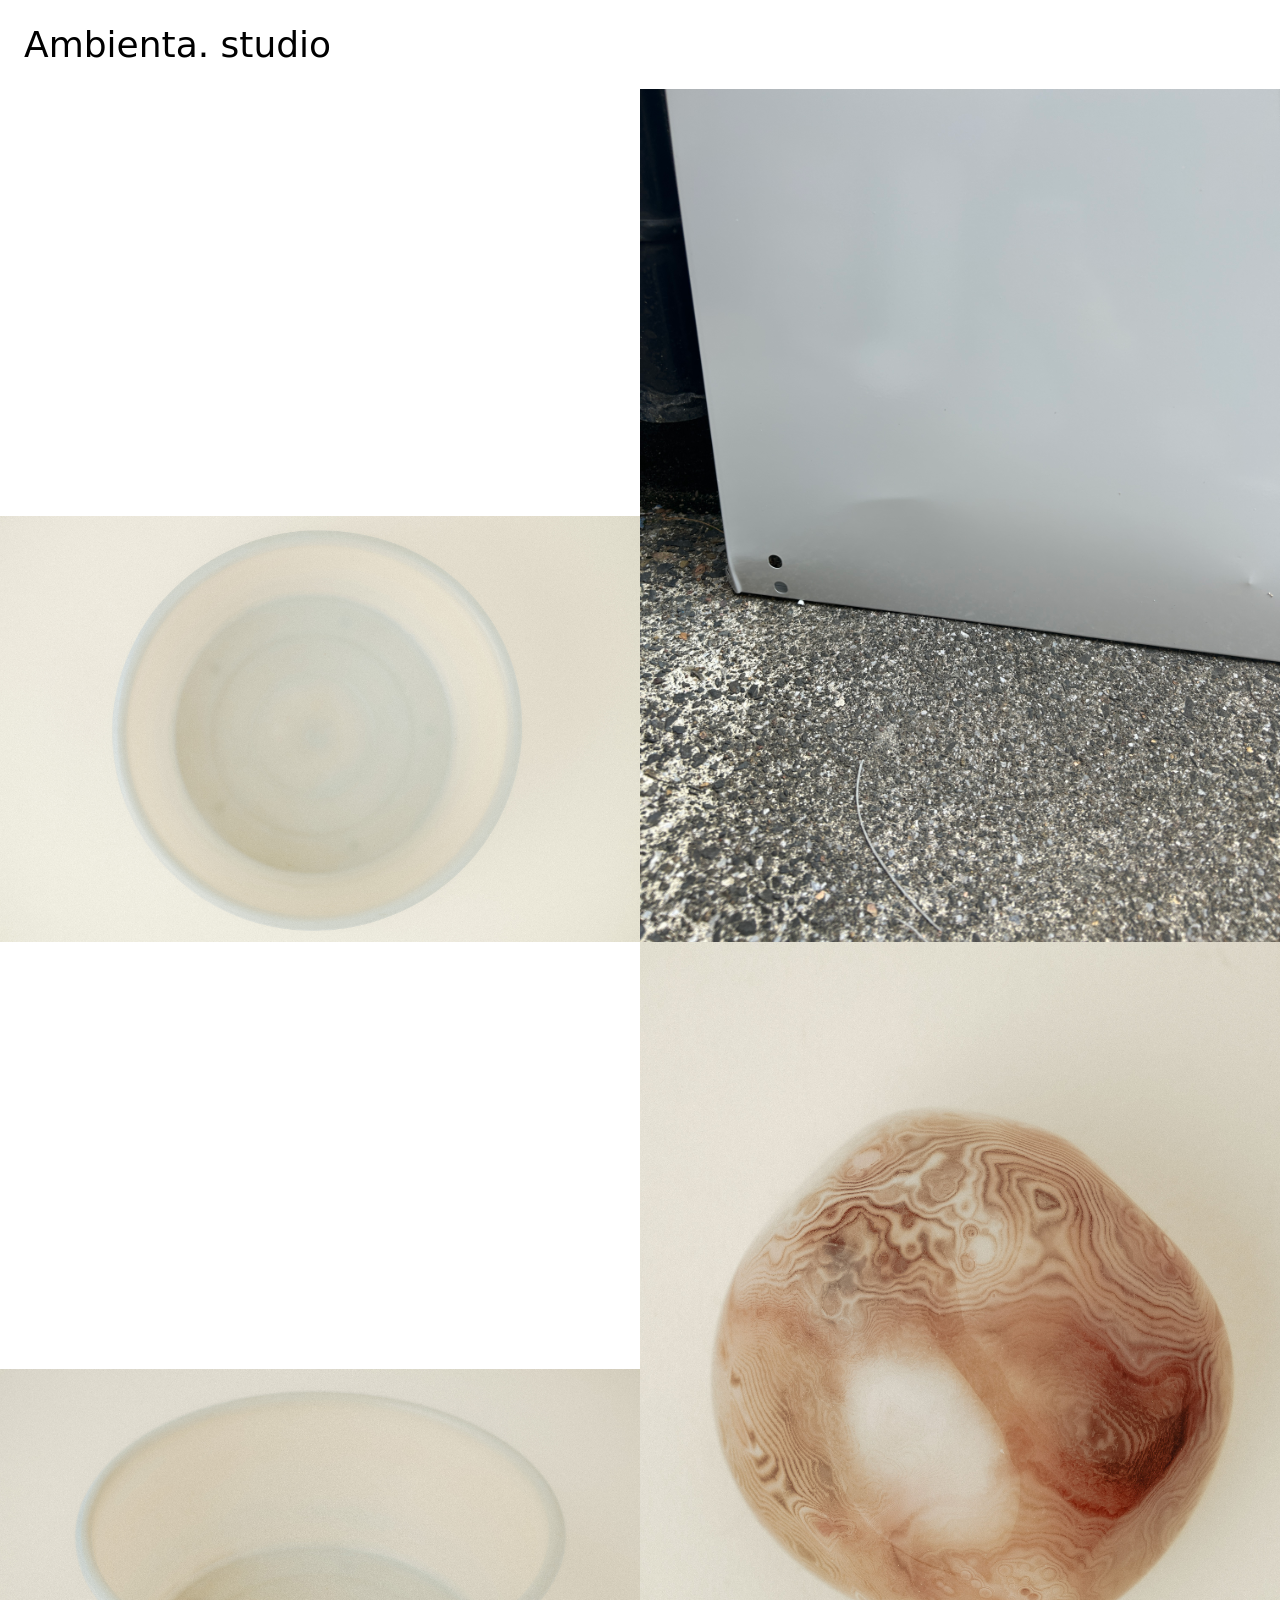
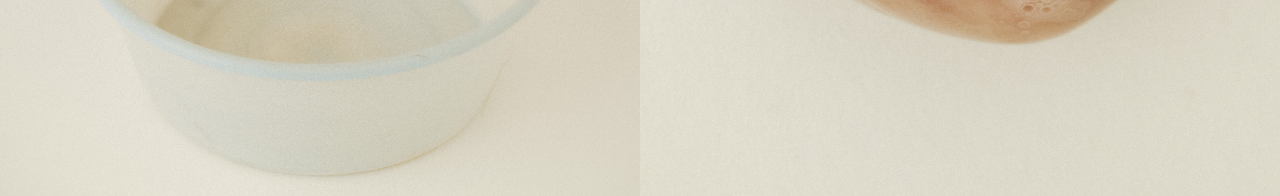
==== index.html @ 876e762d "Add files via upload" ====
<!doctype html>
<html lang="ja">
<head>
  <meta charset="utf-8">
  <meta name="viewport" content="width=device-width, initial-scale=1">
  <title>Ambienta. studio</title>
  <link rel="stylesheet" href="./style.css">
</head>
<body>
  <header class="masthead">Ambienta. studio</header>

  <main class="wrap">
    <section id="grid" class="grid">
      <figure class="cell"><img src="images/001.jpg" alt=""></figure>
      <figure class="cell"><img src="images/002.jpg" alt=""></figure>
      <figure class="cell"><img src="images/003.jpg" alt=""></figure>
      <figure class="cell"><img src="images/004.jpg" alt=""></figure>
    </section>
  </main>

  <script src="./script.js"></script>
</body>
</html>
---- style.css ----
* {
  box-sizing: border-box;
}

body {
  margin: 0;
  font-family: -apple-system, BlinkMacSystemFont, system-ui;
}

/* 画像の余白・ズレ完全除去 */
img {
  display: block;
  width: 100%;
  height: auto;
  margin: 0;
}

/* ヘッダー */
.masthead {
  position: sticky;
  top: 0;
  background: #fff;
  padding: 24px;
  font-size: 36px;
  z-index: 100;
}

/* ここが重要：余白ゼロ */
.wrap {
  padding: 0;       /* ← 24 を完全に消す */
}

/* グリッド */
.grid {
  display: grid;
  grid-template-columns: repeat(2, 1fr);
  gap: 0;            /* ← 完全0 */
  margin: 0;
  align-items: end;  /* 下揃え */
}

/* セル */
.cell {
  display: flex;
  align-items: flex-end;
  margin: 0;
  padding: 0;
  overflow: hidden;
}

/* 縦位置のみ 3:4 */
.cell.is-portrait {
  aspect-ratio: 3 / 4;
}

/* 縦：トリミングあり */
.cell.is-portrait img {
  height: 100%;
  object-
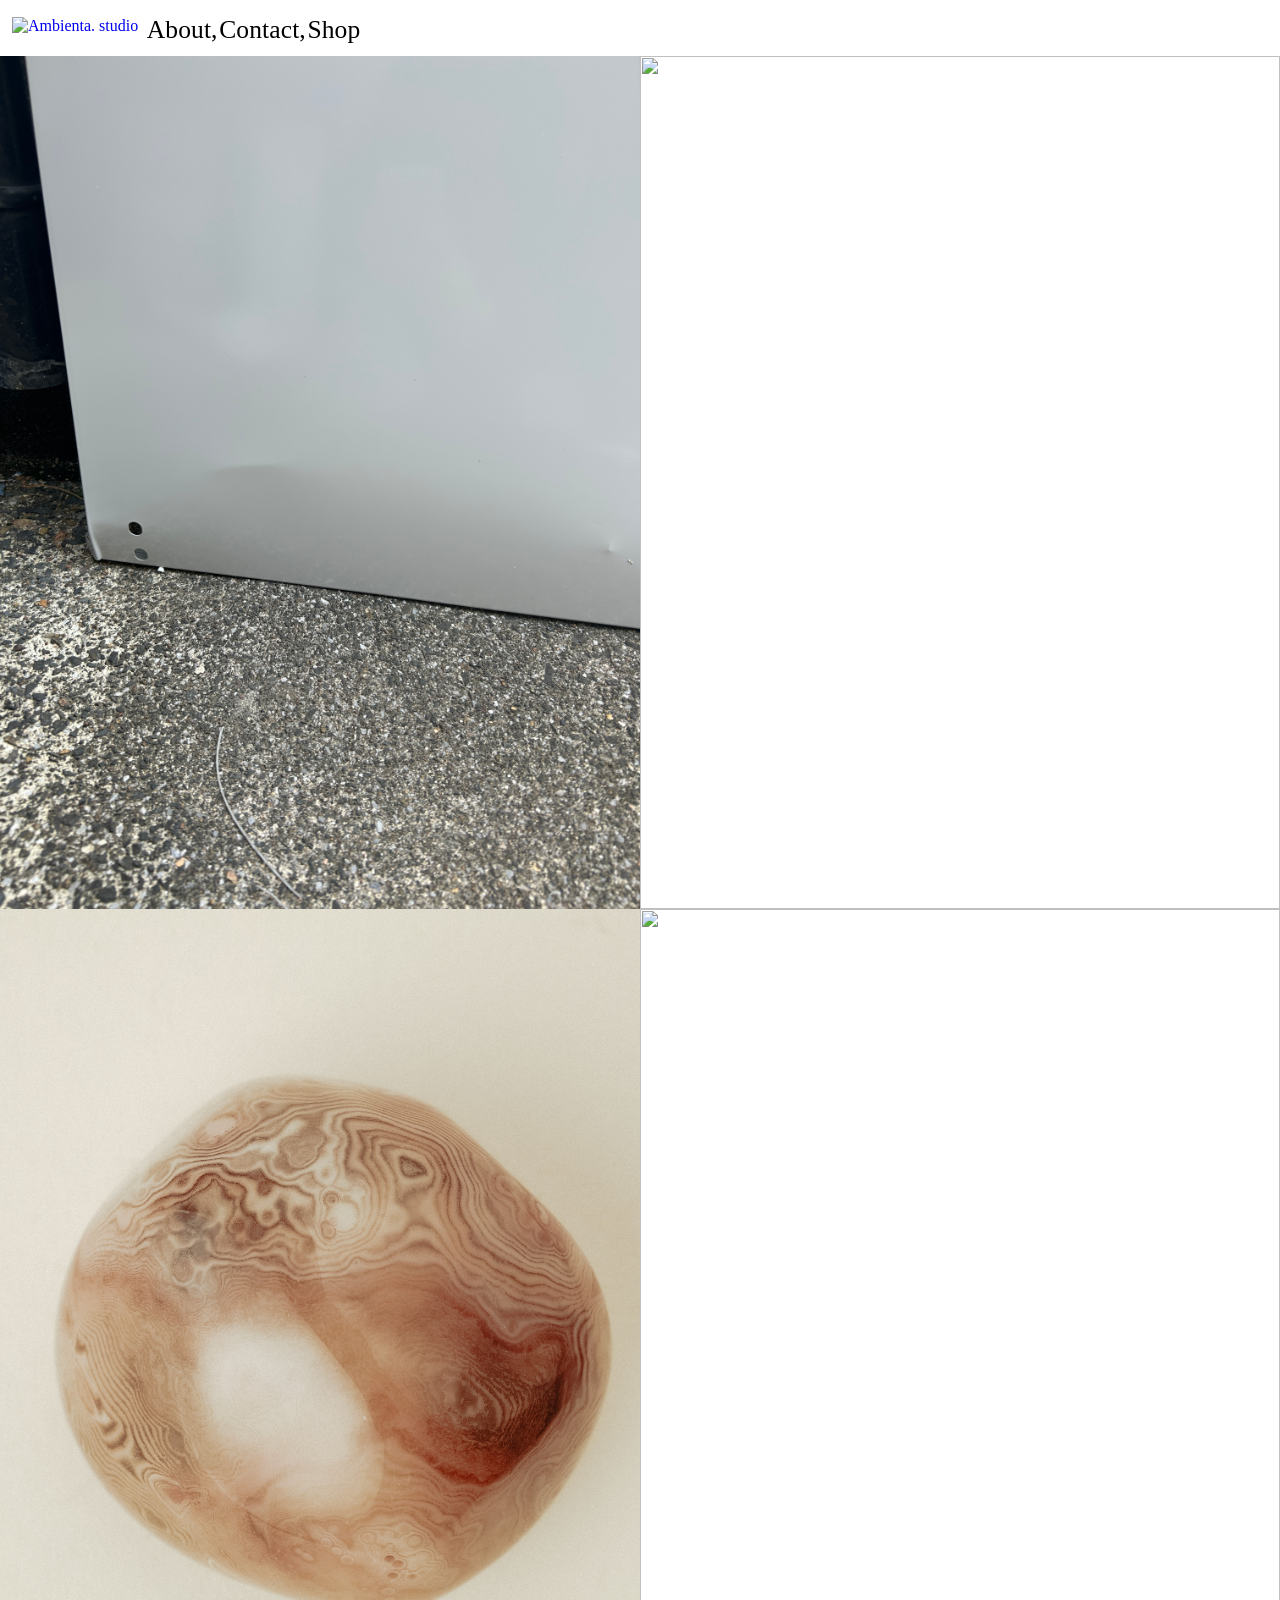
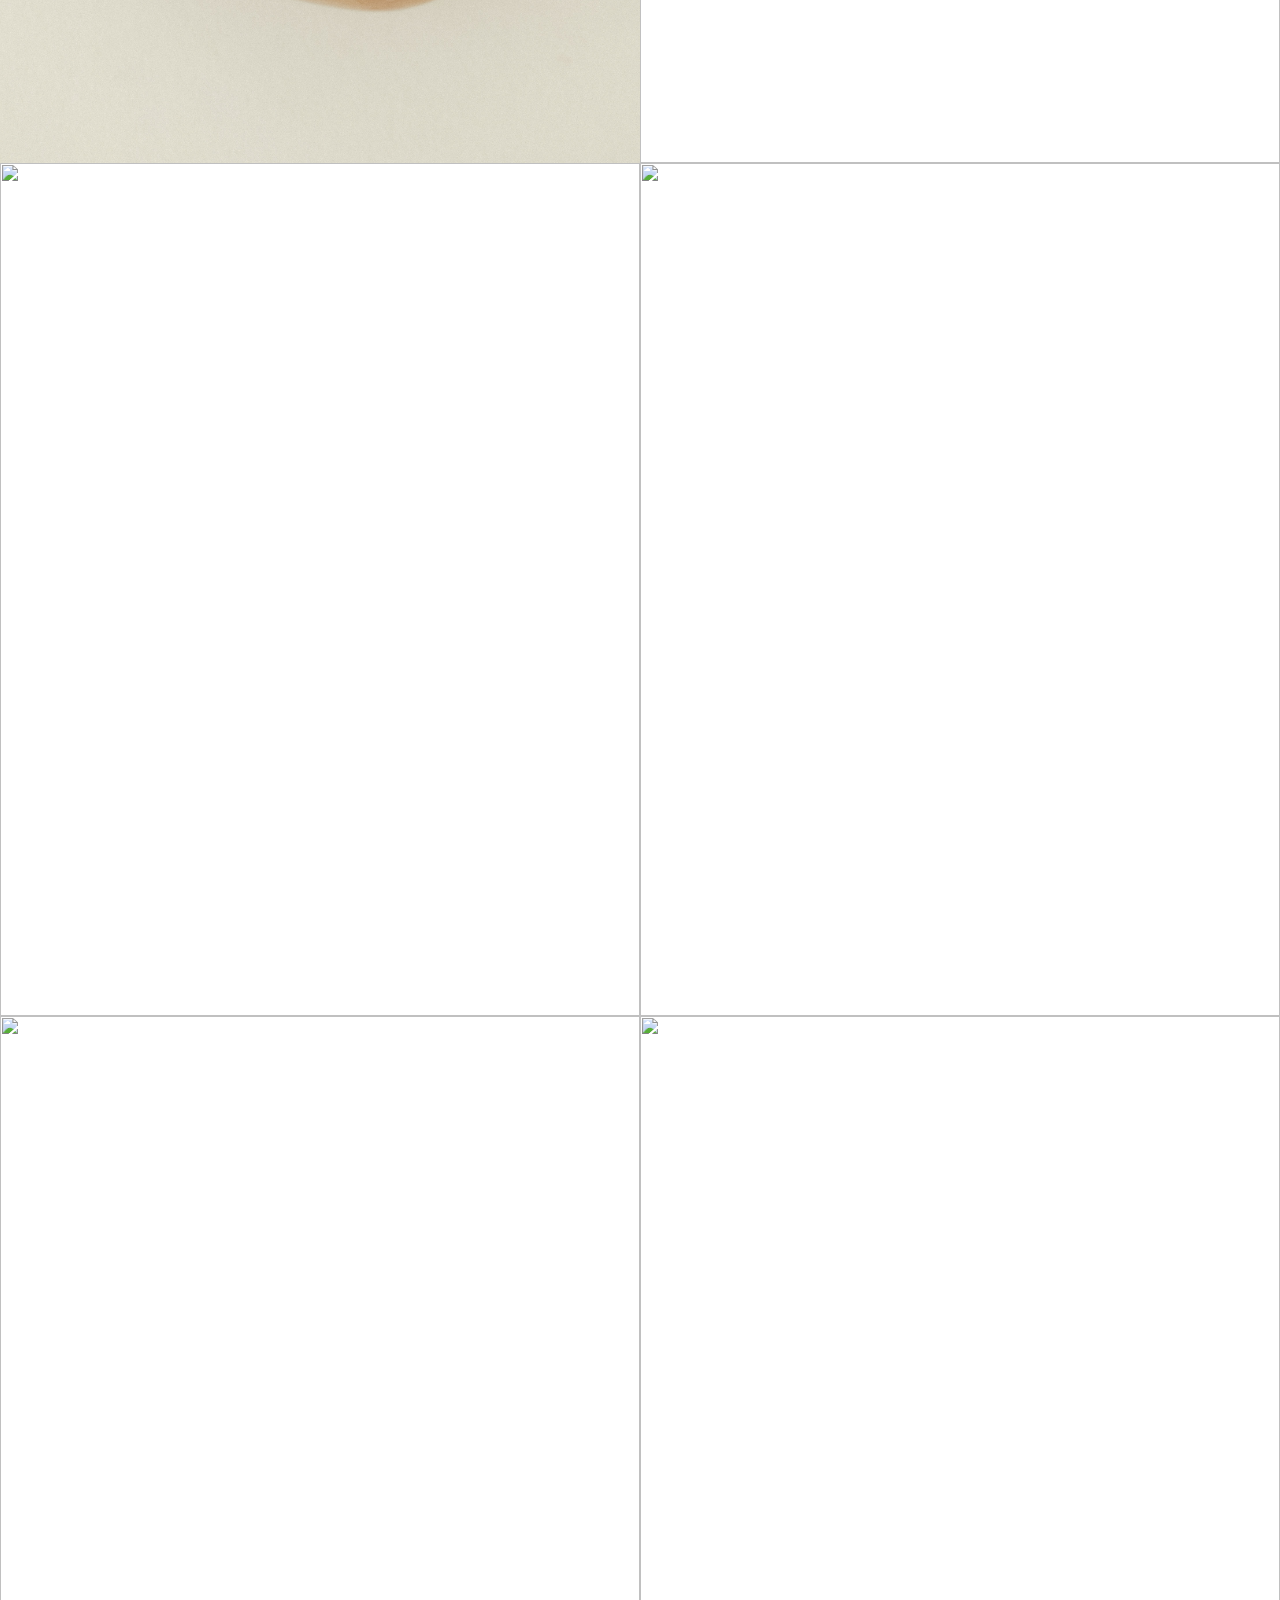
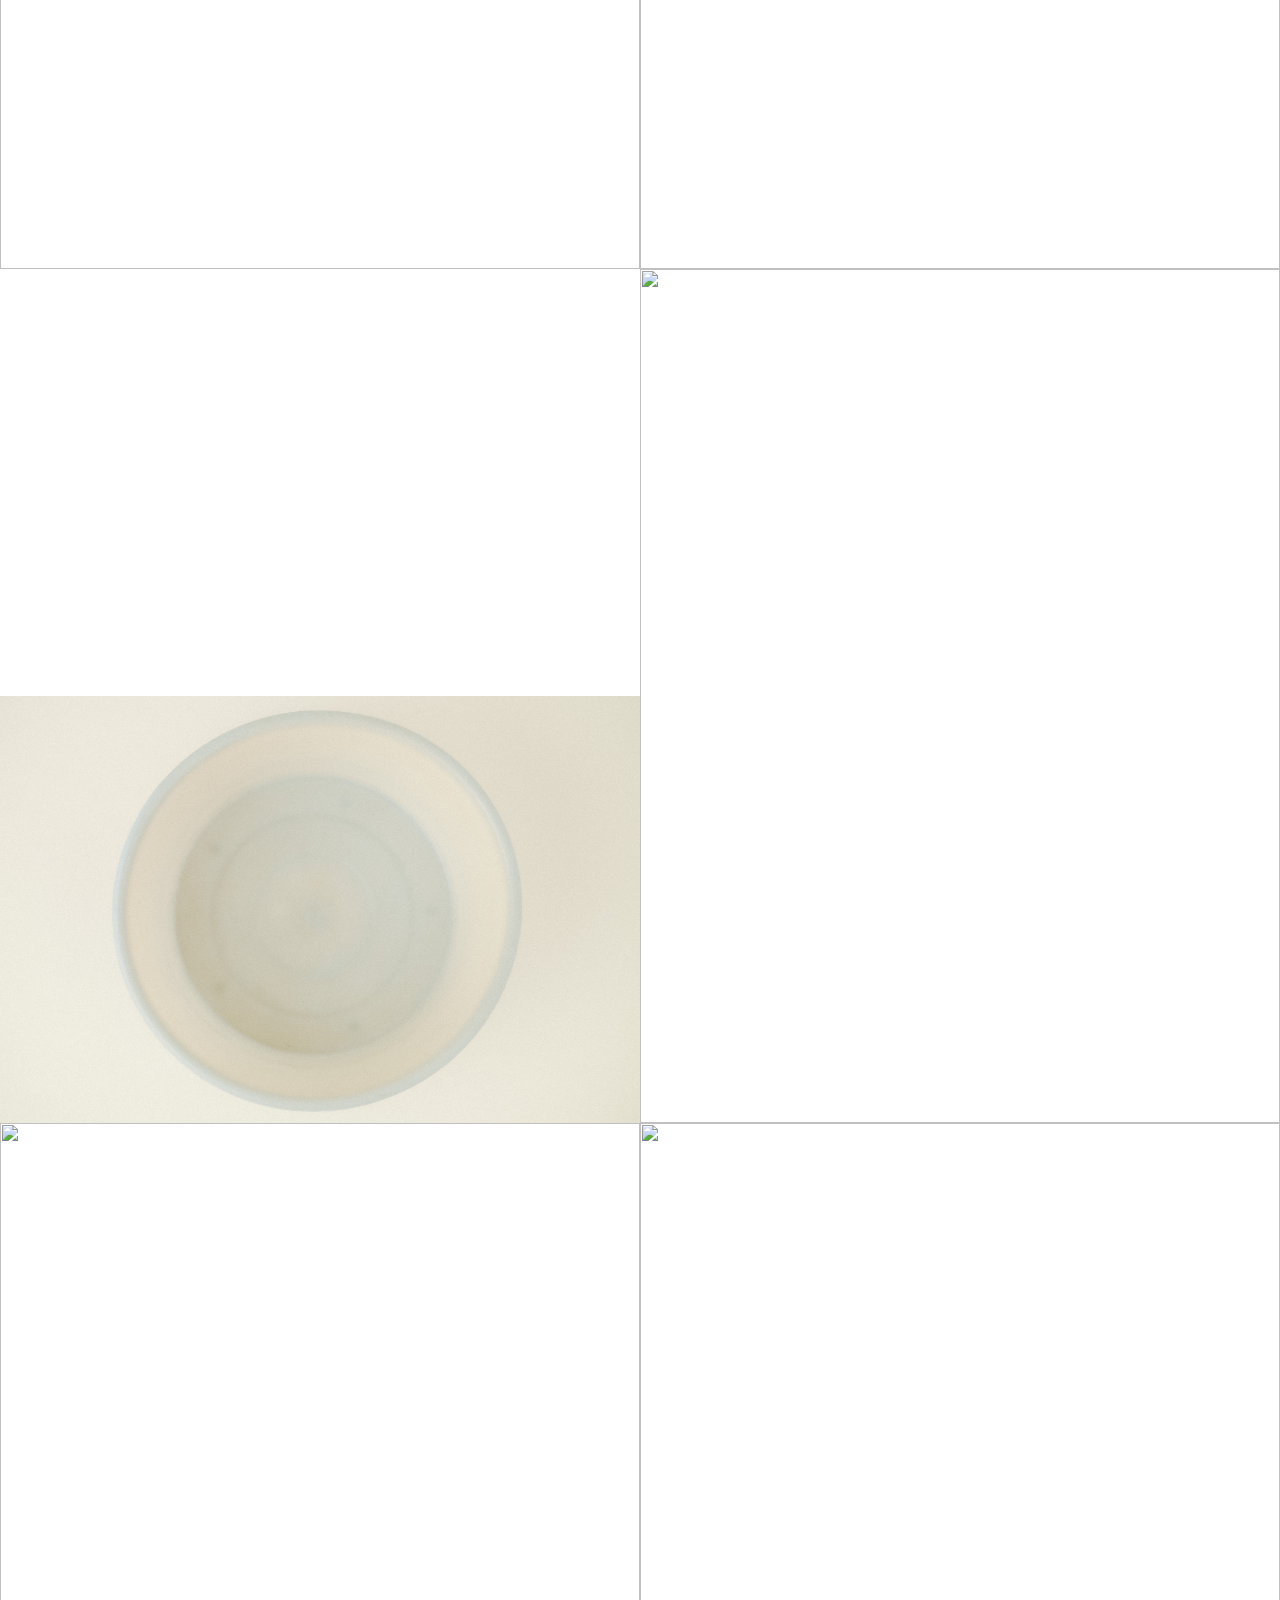
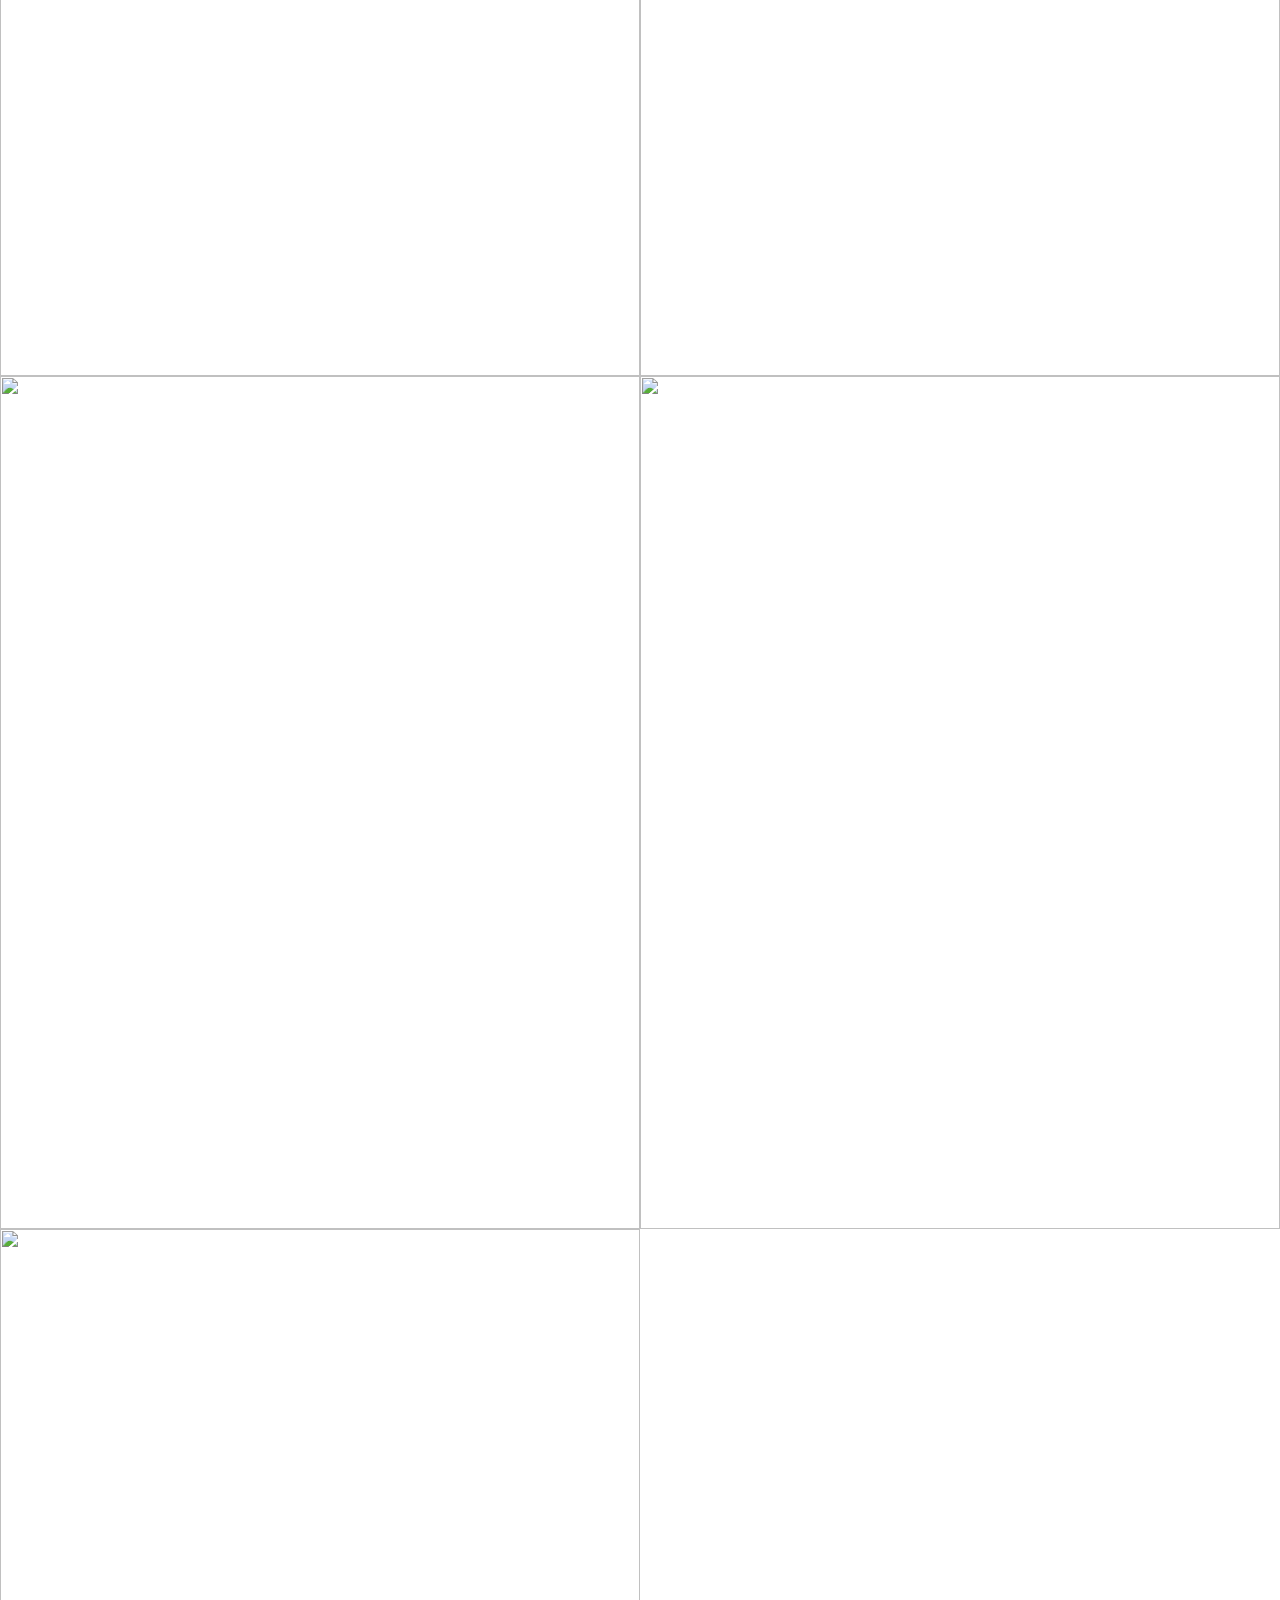
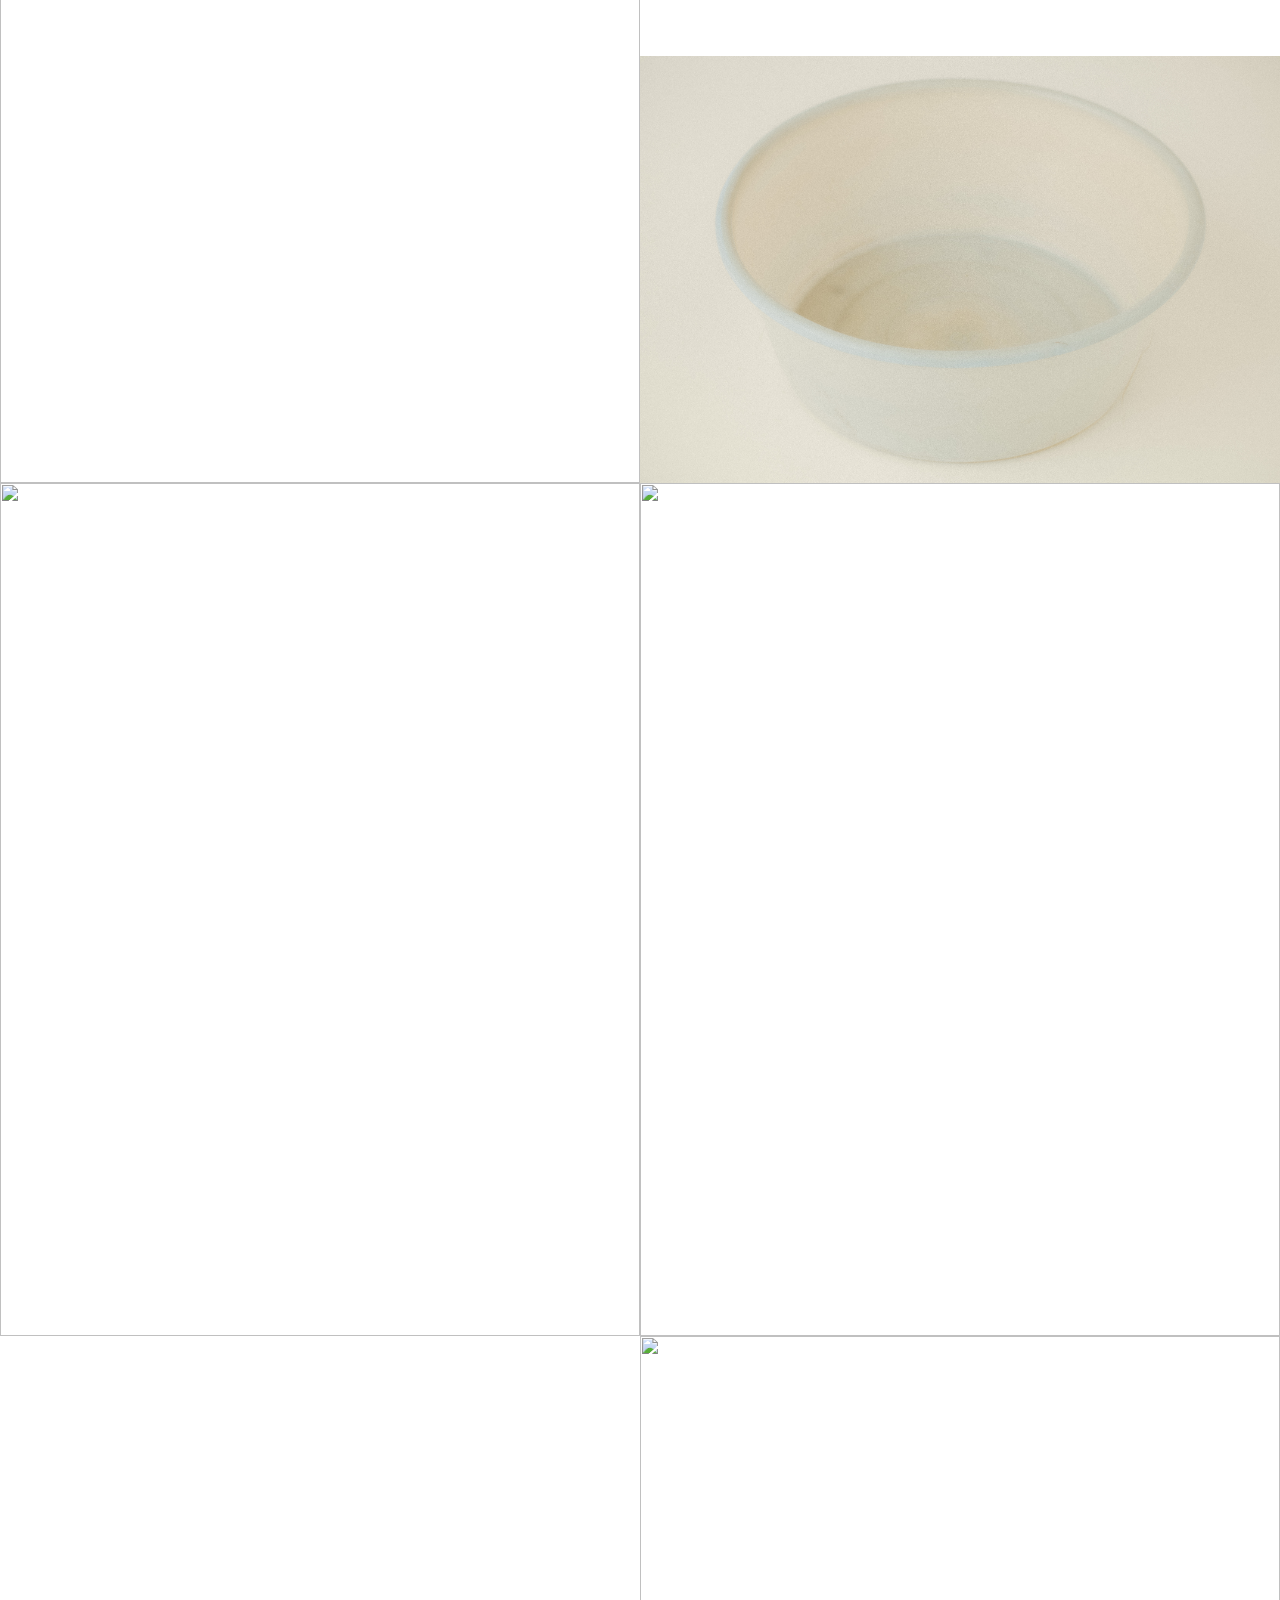
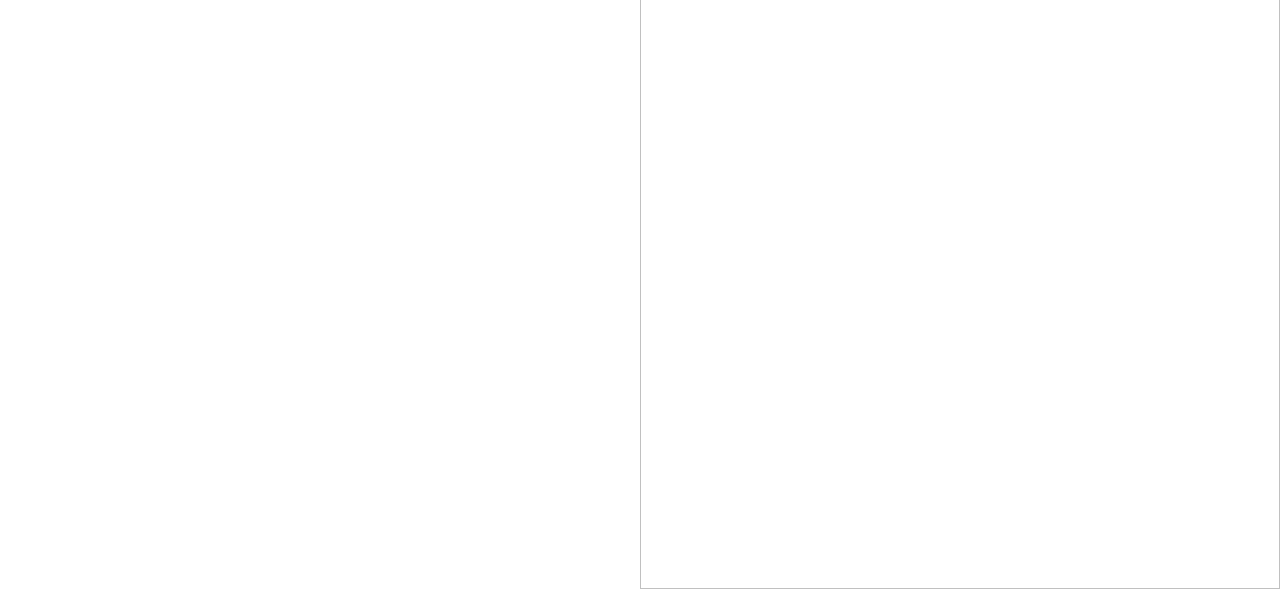
==== commit d6e0414b: "Update index.html" ====
--- a/index.html
+++ b/index.html
@@ -1,23 +1,255 @@
+<!-- index.html -->
 <!doctype html>
-<html lang="ja">
-<head>
-  <meta charset="utf-8">
-  <meta name="viewport" content="width=device-width, initial-scale=1">
-  <title>Ambienta. studio</title>
-  <link rel="stylesheet" href="./style.css">
-</head>
-<body>
-  <header class="masthead">Ambienta. studio</header>
-
-  <main class="wrap">
-    <section id="grid" class="grid">
-      <figure class="cell"><img src="images/001.jpg" alt=""></figure>
-      <figure class="cell"><img src="images/002.jpg" alt=""></figure>
-      <figure class="cell"><img src="images/003.jpg" alt=""></figure>
-      <figure class="cell"><img src="images/004.jpg" alt=""></figure>
-    </section>
-  </main>
-
-  <script src="./script.js"></script>
-</body>
+<html lang="en">
+  <head>
+    <meta charset="utf-8" />
+    <meta name="viewport" content="width=device-width, initial-scale=1" />
+    <title>Studio Ambienta.</title>
+
+    <link rel="stylesheet" href="./style.css" />
+  </head>
+
+  <body>
+
+    <header class="masthead" id="masthead">
+
+      <div
+        class="masthead-panel"
+        id="mastheadPanel"
+        aria-hidden="true"
+      >
+        <div class="masthead-panel__inner">
+          <div
+            class="masthead-panel__content"
+            id="panelContent"
+          ></div>
+        </div>
+      </div>
+
+      <div class="masthead-bar">
+
+        <a
+          class="brand"
+          href="./index.html"
+          aria-label="Ambienta. studio home"
+        >
+          <img
+            class="logo"
+            src="./images/logo.svg"
+            alt="Ambienta. studio"
+          />
+        </a>
+
+        <nav class="nav" aria-label="Primary">
+
+          <button
+            class="nav__item"
+            type="button"
+            data-panel="about"
+            aria-expanded="false"
+          >
+            About
+          </button>
+
+          <button
+            class="nav__item"
+            type="button"
+            data-panel="contact"
+            aria-expanded="false"
+          >
+            Contact
+          </button>
+
+          <a
+            class="nav__item"
+            href="https://ambienta.base.shop"
+            target="_blank"
+            rel="noopener"
+          >
+            Shop
+          </a>
+
+        </nav>
+
+      </div>
+    </header>
+
+    <main>
+
+      <section class="grid" id="grid">
+
+        <div class="cell">
+          <img src="./images/001.jpg" alt="" />
+        </div>
+
+        <div class="cell">
+          <img src="./images/002.jpg" alt="" />
+        </div>
+
+        <div class="cell">
+          <img src="./images/003.jpg" alt="" />
+        </div>
+
+        <div class="cell">
+          <img src="./images/004.jpg" alt="" />
+        </div>
+
+        <div class="cell">
+          <img src="./images/005.jpg" alt="" />
+        </div>
+
+        <!-- VIDEO -->
+        <div class="cell">
+          <video
+            autoplay
+            muted
+            loop
+            playsinline
+            preload="auto"
+          >
+            <source
+              src="./images/006.mp4"
+              type="video/mp4"
+            />
+          </video>
+        </div>
+
+        <div class="cell">
+          <img src="./images/007.jpg" alt="" />
+        </div>
+
+        <div class="cell">
+          <img src="./images/008.jpg" alt="" />
+        </div>
+
+        <div class="cell">
+          <img src="./images/009.jpg" alt="" />
+        </div>
+
+        <div class="cell">
+          <img src="./images/010.jpg" alt="" />
+        </div>
+
+        <div class="cell">
+          <img src="./images/011.jpg" alt="" />
+        </div>
+
+        <div class="cell">
+          <img src="./images/012.jpg" alt="" />
+        </div>
+
+        <div class="cell">
+          <img src="./images/013.jpg" alt="" />
+        </div>
+
+        <div class="cell">
+          <img src="./images/014.jpg" alt="" />
+        </div>
+
+        <div class="cell">
+          <img src="./images/015.jpg" alt="" />
+        </div>
+
+        <div class="cell">
+          <img src="./images/016.jpg" alt="" />
+        </div>
+
+        <div class="cell">
+          <img src="./images/017.jpg" alt="" />
+        </div>
+
+        <div class="cell">
+          <img src="./images/018.jpg" alt="" />
+        </div>
+
+        <div class="cell">
+          <img src="./images/019.jpg" alt="" />
+        </div>
+
+        <div class="cell">
+          <img src="./images/020.jpg" alt="" />
+        </div>
+
+      </section>
+
+    </main>
+
+    <!-- About -->
+    <template id="tpl-about">
+      <div class="panel-text">
+
+        <div class="panel-block">
+
+          <p class="panel-en">
+            Graphic designer and artist. Born in 1992.
+            Graduated from Musashino Art University.
+
+            Working across graphic design and illustration,
+            with a practice spanning visual identity,
+            printed matter, and photographic expression.
+
+            Under the theme “Life in nonsense,”
+            the work explores subtle irregularities
+            and quiet beauty found in everyday life
+            as points of departure for creation.
+
+            Founder of Ambienta.
+            Beginning with the operation of an antique shop,
+            the practice has expanded into spatial design,
+            products, and graphic work,
+            developing into a broader design-based activity.
+          </p>
+
+          <p class="panel-ja">
+            グラフィックデザイナー、アーティスト。
+            1992年生まれ。武蔵野美術大学卒業。
+
+            グラフィックデザインとイラストレーションを軸に、
+            ビジュアルアイデンティティ、印刷物、
+            写真表現などを横断しながら活動している。
+
+            「ノンセンスの中にある生活」をテーマに、
+            日常の中に潜む違和感や美しさを
+            手がかりに制作を行う。
+
+            <span class="latin">Ambienta.</span> 主宰。
+            古道具屋としての活動を起点に、
+            空間、プロダクト、グラフィックへと
+            領域を広げながら、
+            デザイン業務へと発展させている。
+          </p>
+
+        </div>
+      </div>
+    </template>
+
+    <!-- Contact -->
+    <template id="tpl-contact">
+      <div class="panel-text">
+
+        <div class="panel-block">
+
+          <p class="panel-en">
+            Ambienta. studio<br />
+            Shinjuku, Tokyo, Japan
+          </p>
+
+          <p class="panel-en">
+            For inquiries &amp; commissions<br />
+            info@ambienta-studio.com
+          </p>
+
+          <p class="panel-en">
+            Instagram<br />
+            @studio_ambienta_
+            @a_m_b_i_e_n_t_a
+          </p>
+
+        </div>
+      </div>
+    </template>
+
+    <script src="./script.js"></script>
+
+  </body>
 </html>
--- a/style.css
+++ b/style.css
@@ -1,59 +1,323 @@
+/* style.css */
+
+/* ------------------------------
+   Fonts
+------------------------------ */
+@font-face {
+  font-family: "SuisseWorks";
+  src:
+    url("./fonts/SuisseWorks-Medium-WebS.woff2") format("woff2"),
+    url("./fonts/SuisseWorks-Medium-WebXL.woff2") format("woff2");
+  font-weight: 500;
+  font-style: normal;
+  font-display: swap;
+}
+
+@font-face {
+  font-family: "NotoSerifJP";
+  src: url("./fonts/NotoSerifJP-Regular.woff2") format("woff2");
+  font-weight: 400;
+  font-style: normal;
+  font-display: swap;
+}
+
+@font-face {
+  font-family: "NotoSerifJP";
+  src: url("./fonts/NotoSerifJP-Medium.woff2") format("woff2");
+  font-weight: 500;
+  font-style: normal;
+  font-display: swap;
+}
+
+/* ------------------------------
+   Tokens
+------------------------------ */
+:root {
+  --ui-scale: 0.85;
+  --ui-type: 30px;
+  --ui-logo: 26px;
+
+  --pad-x: 12px;
+  --pad-y: 10px;
+
+  --panel-max: 1200px;
+  --panel-top: 25px;
+  --panel-bottom: 25px;
+
+  --body-en-size: 28.8px;
+  --body-ja-size: 27.45px;
+
+  --bar-h: 56px;
+}
+
+@media (max-width: 640px) {
+  :root {
+    --ui-scale: 0.7;
+  }
+}
+
+/* ------------------------------
+   Base
+------------------------------ */
+::selection {
+  background: #b7d5ff;
+  color: #000;
+}
+
 * {
   box-sizing: border-box;
 }
 
 body {
   margin: 0;
-  font-family: -apple-system, BlinkMacSystemFont, system-ui;
-}
-
-/* 画像の余白・ズレ完全除去 */
-img {
+  font-family: "SuisseWorks", "NotoSerifJP", serif;
+  background: #fff;
+  color: #000;
+}
+
+img,
+video {
   display: block;
-  width: 100%;
-  height: auto;
-  margin: 0;
-}
-
-/* ヘッダー */
+  margin: 0;
+}
+
+/* ------------------------------
+   Header
+------------------------------ */
 .masthead {
   position: sticky;
   top: 0;
+  z-index: 1000;
   background: #fff;
-  padding: 24px;
-  font-size: 36px;
-  z-index: 100;
-}
-
-/* ここが重要：余白ゼロ */
-.wrap {
-  padding: 0;       /* ← 24 を完全に消す */
-}
-
-/* グリッド */
+  margin: 0;
+  font-weight: 500;
+  display: flex;
+  flex-direction: column;
+}
+
+.masthead-bar {
+  padding: var(--pad-y) var(--pad-x);
+  display: flex;
+  align-items: center;
+  justify-content: flex-start;
+  gap: 8.5px;
+  background: #fff;
+  min-height: var(--bar-h);
+}
+
+.brand {
+  display: inline-flex;
+  align-items: center;
+  text-decoration: none;
+}
+
+.logo {
+  display: block;
+  height: calc(var(--ui-logo) * var(--ui-scale));
+  width: auto;
+  margin: 0;
+}
+
+/* ------------------------------
+   Nav
+------------------------------ */
+.nav {
+  display: flex;
+  align-items: center;
+}
+
+.nav__item {
+  appearance: none;
+  border: 0;
+  background: transparent;
+  padding: 0;
+  margin: 0;
+
+  text-decoration: none;
+  color: #000;
+
+  font-family: inherit;
+  font-weight: 500;
+  font-size: calc(var(--ui-type) * var(--ui-scale));
+  line-height: 1;
+  letter-spacing: 0.005em;
+
+  display: inline-flex;
+  align-items: center;
+
+  transform: translateY(2px);
+  -webkit-font-smoothing: antialiased;
+
+  cursor: pointer;
+  position: relative;
+  z-index: 0;
+}
+
+.nav__item::after {
+  content: ",";
+  margin-right: 0.06em;
+}
+
+.nav__item:last-child::after {
+  content: "";
+  margin-right: 0;
+}
+
+.nav__item.is-active::before {
+  content: "";
+  position: absolute;
+  z-index: -1;
+  left: -0.12em;
+  right: -0.12em;
+  top: 50%;
+  transform: translateY(-50%);
+  height: 1.2em;
+  background: #b7d5ff;
+}
+
+/* ------------------------------
+   Expandable Panel
+------------------------------ */
+.masthead-panel {
+  max-height: 0;
+  transition: max-height 260ms ease;
+  will-change: max-height;
+  overflow: hidden;
+}
+
+.masthead-panel__inner {
+  width: 100%;
+  max-width: min(96vw, var(--panel-max));
+  padding: 6px var(--pad-x) 8px;
+  max-height: calc(100vh - var(--bar-h));
+  overflow-y: auto;
+  -webkit-overflow-scrolling: touch;
+}
+
+.masthead-panel__content {
+  font-kerning: normal;
+  font-variant-east-asian: proportional-width;
+  font-feature-settings: "palt" 1;
+  -webkit-font-smoothing: auto;
+}
+
+/* ------------------------------
+   Panel Text
+------------------------------ */
+.panel-block {
+  width: 100%;
+  margin: var(--panel-top) 0 var(--panel-bottom);
+}
+
+.panel-en {
+  font-family: "SuisseWorks", serif;
+  font-weight: 400;
+  font-size: calc(var(--body-en-size) * var(--ui-scale));
+  line-height: 1.3;
+  letter-spacing: 0.01em;
+  margin: 0 0 16px 0;
+  -webkit-font-smoothing: antialiased;
+}
+
+.panel-ja {
+  font-family: "NotoSerifJP", serif;
+  font-weight: 600;
+  font-size: calc(var(--body-ja-size) * var(--ui-scale));
+  line-height: 1.5;
+  letter-spacing: 0.07em;
+  margin: 0 0 16px 0;
+}
+
+.panel-block > :last-child {
+  margin-bottom: 0;
+}
+
+/* ------------------------------
+   Grid
+------------------------------ */
 .grid {
   display: grid;
   grid-template-columns: repeat(2, 1fr);
-  gap: 0;            /* ← 完全0 */
-  margin: 0;
-  align-items: end;  /* 下揃え */
-}
-
-/* セル */
+  gap: 0;
+  align-items: end;
+  margin: 0;
+}
+
 .cell {
+  margin: 0;
+  padding: 0;
+  overflow: hidden;
+  aspect-ratio: 3 / 4;
   display: flex;
   align-items: flex-end;
-  margin: 0;
-  padding: 0;
-  overflow: hidden;
-}
-
-/* 縦位置のみ 3:4 */
-.cell.is-portrait {
-  aspect-ratio: 3 / 4;
-}
-
-/* 縦：トリミングあり */
-.cell.is-portrait img {
+  justify-content: center;
+  background: #fff;
+}
+
+.cell img,
+.cell video {
+  width: 100%;
   height: 100%;
-  object-
+  display: block;
+  object-position: center bottom;
+}
+
+/* 縦長は枠いっぱい */
+.cell.is-portrait img,
+.cell.is-portrait video {
+  object-fit: cover;
+}
+
+/* 横長は横幅に合わせて、縦は成り行き・下揃え */
+.cell.is-landscape img,
+.cell.is-landscape video {
+  object-fit: contain;
+}
+
+/* classが付いていないvideo用：横長jpgと同じ扱い */
+.cell video {
+  object-fit: contain;
+  object-position: center bottom;
+}
+
+.latin {
+  font-family: "SuisseWorks", serif;
+  font-weight: 400;
+  letter-spacing: 0.01em;
+  -webkit-font-smoothing: antialiased;
+}
+
+/* ------------------------------
+   Mobile
+------------------------------ */
+@media (max-width: 768px) {
+  .panel-en {
+    font-size: calc(var(--body-en-size) * var(--ui-scale));
+  }
+
+  .panel-ja {
+    font-size: calc(var(--body-ja-size) * var(--ui-scale));
+  }
+
+  .panel-block {
+    margin: 16px 0;
+  }
+}
+
+@media (max-width: 640px) {
+  .grid {
+    grid-template-columns: 1fr;
+  }
+
+  .cell {
+    aspect-ratio: auto;
+    display: block;
+  }
+
+  .cell img,
+  .cell video {
+    width: 100%;
+    height: auto;
+    object-fit: contain;
+  }
+}
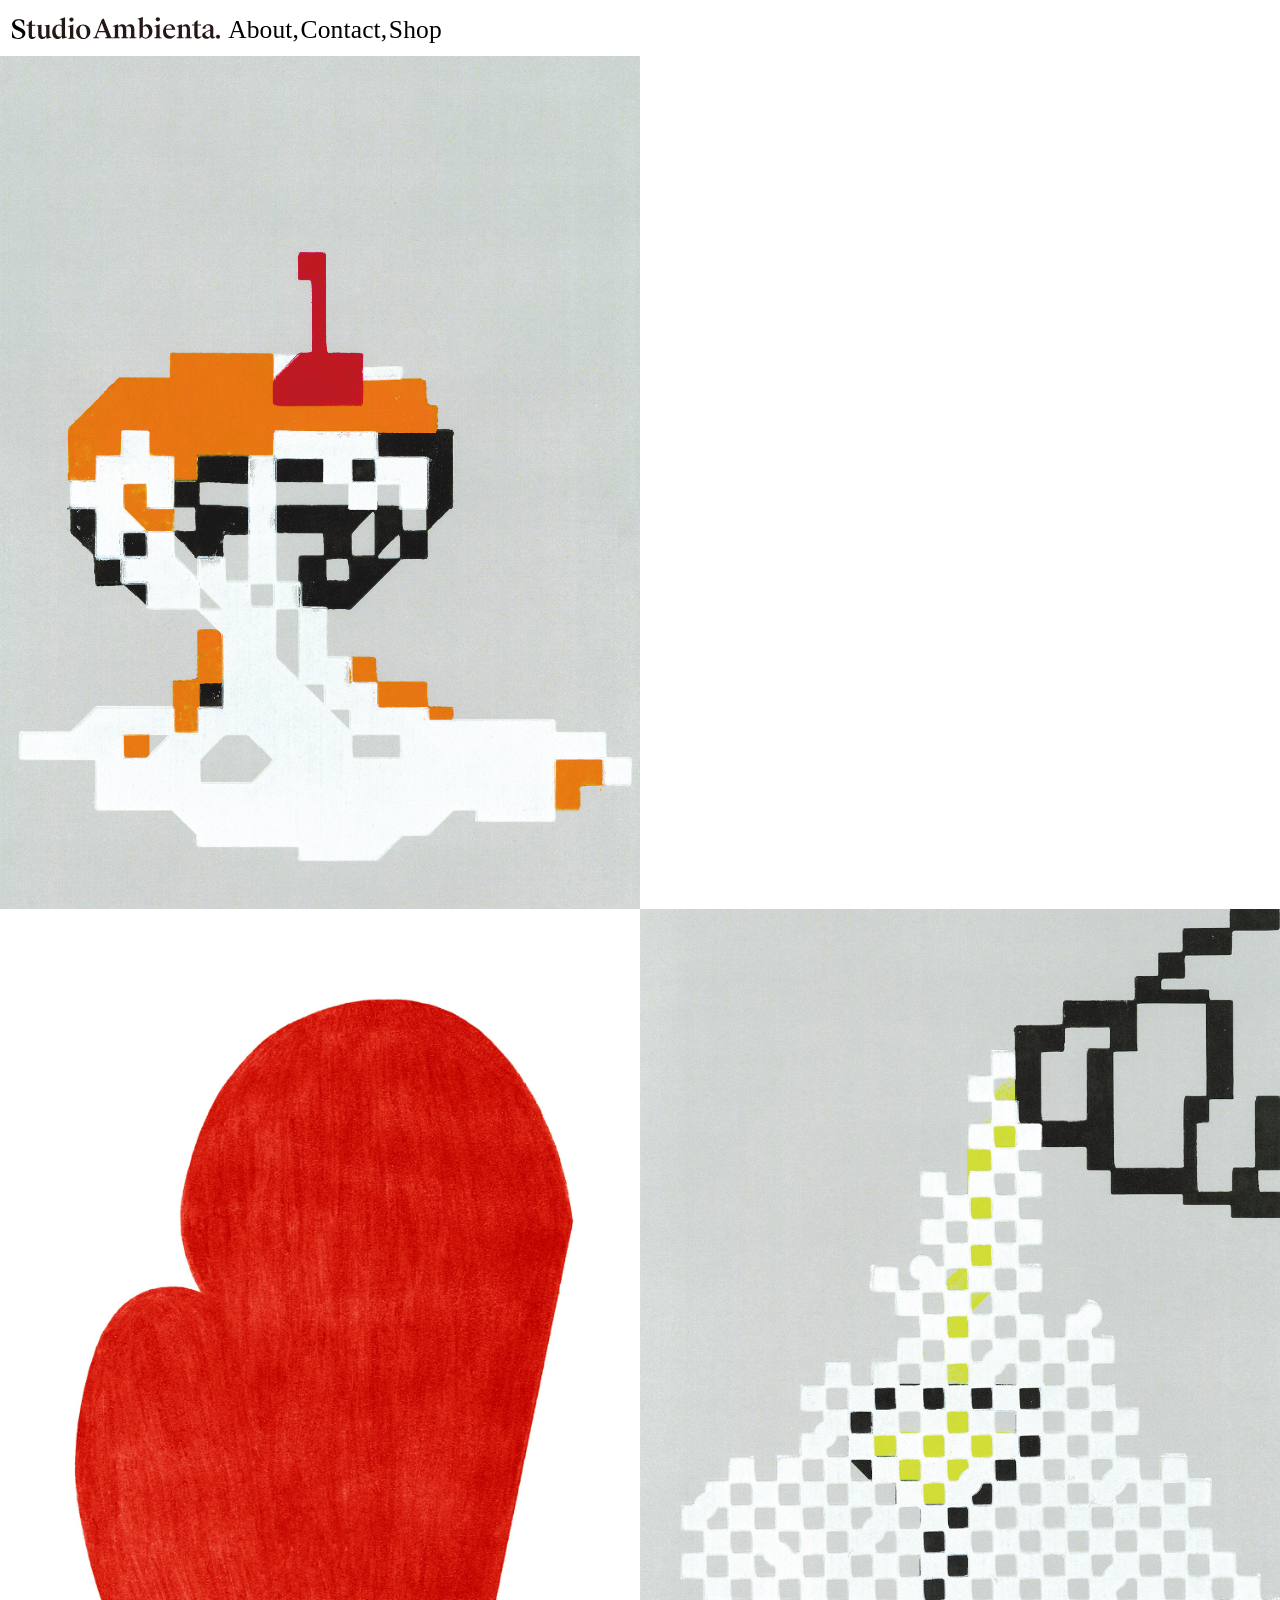
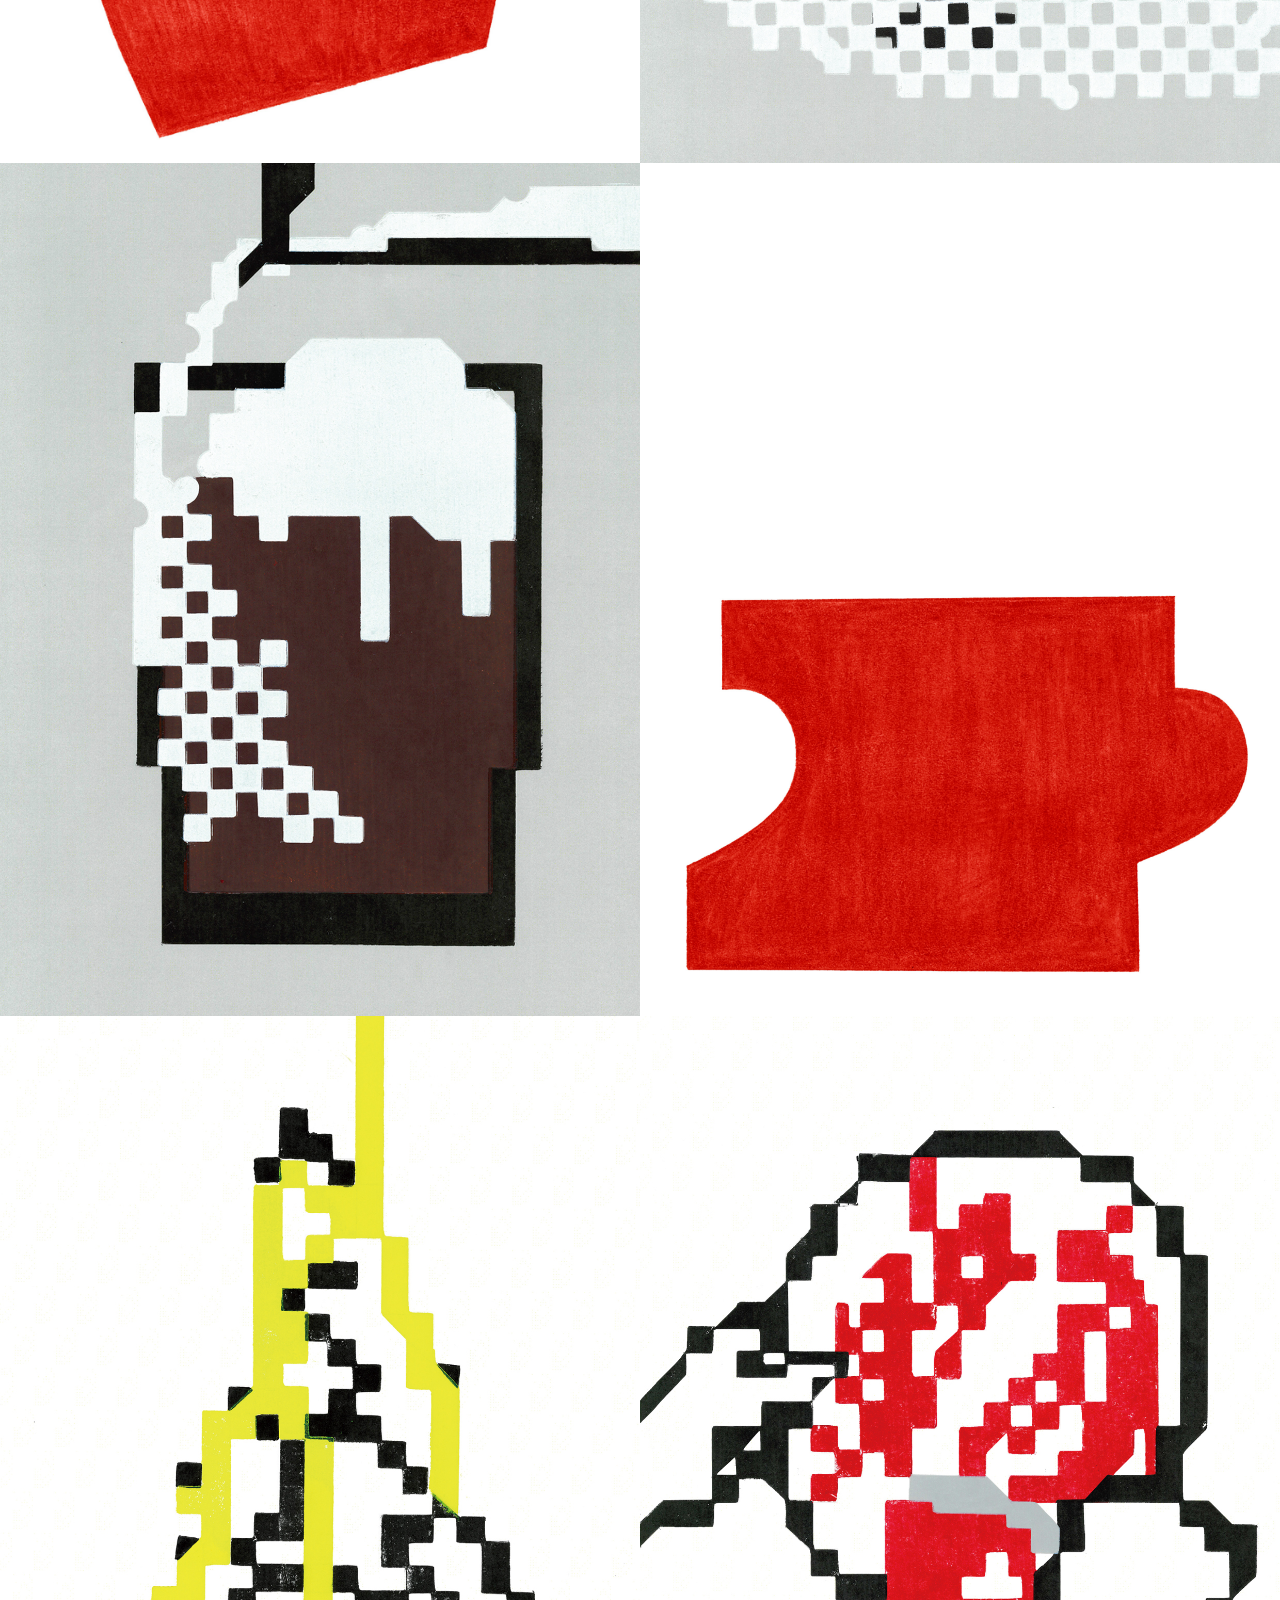
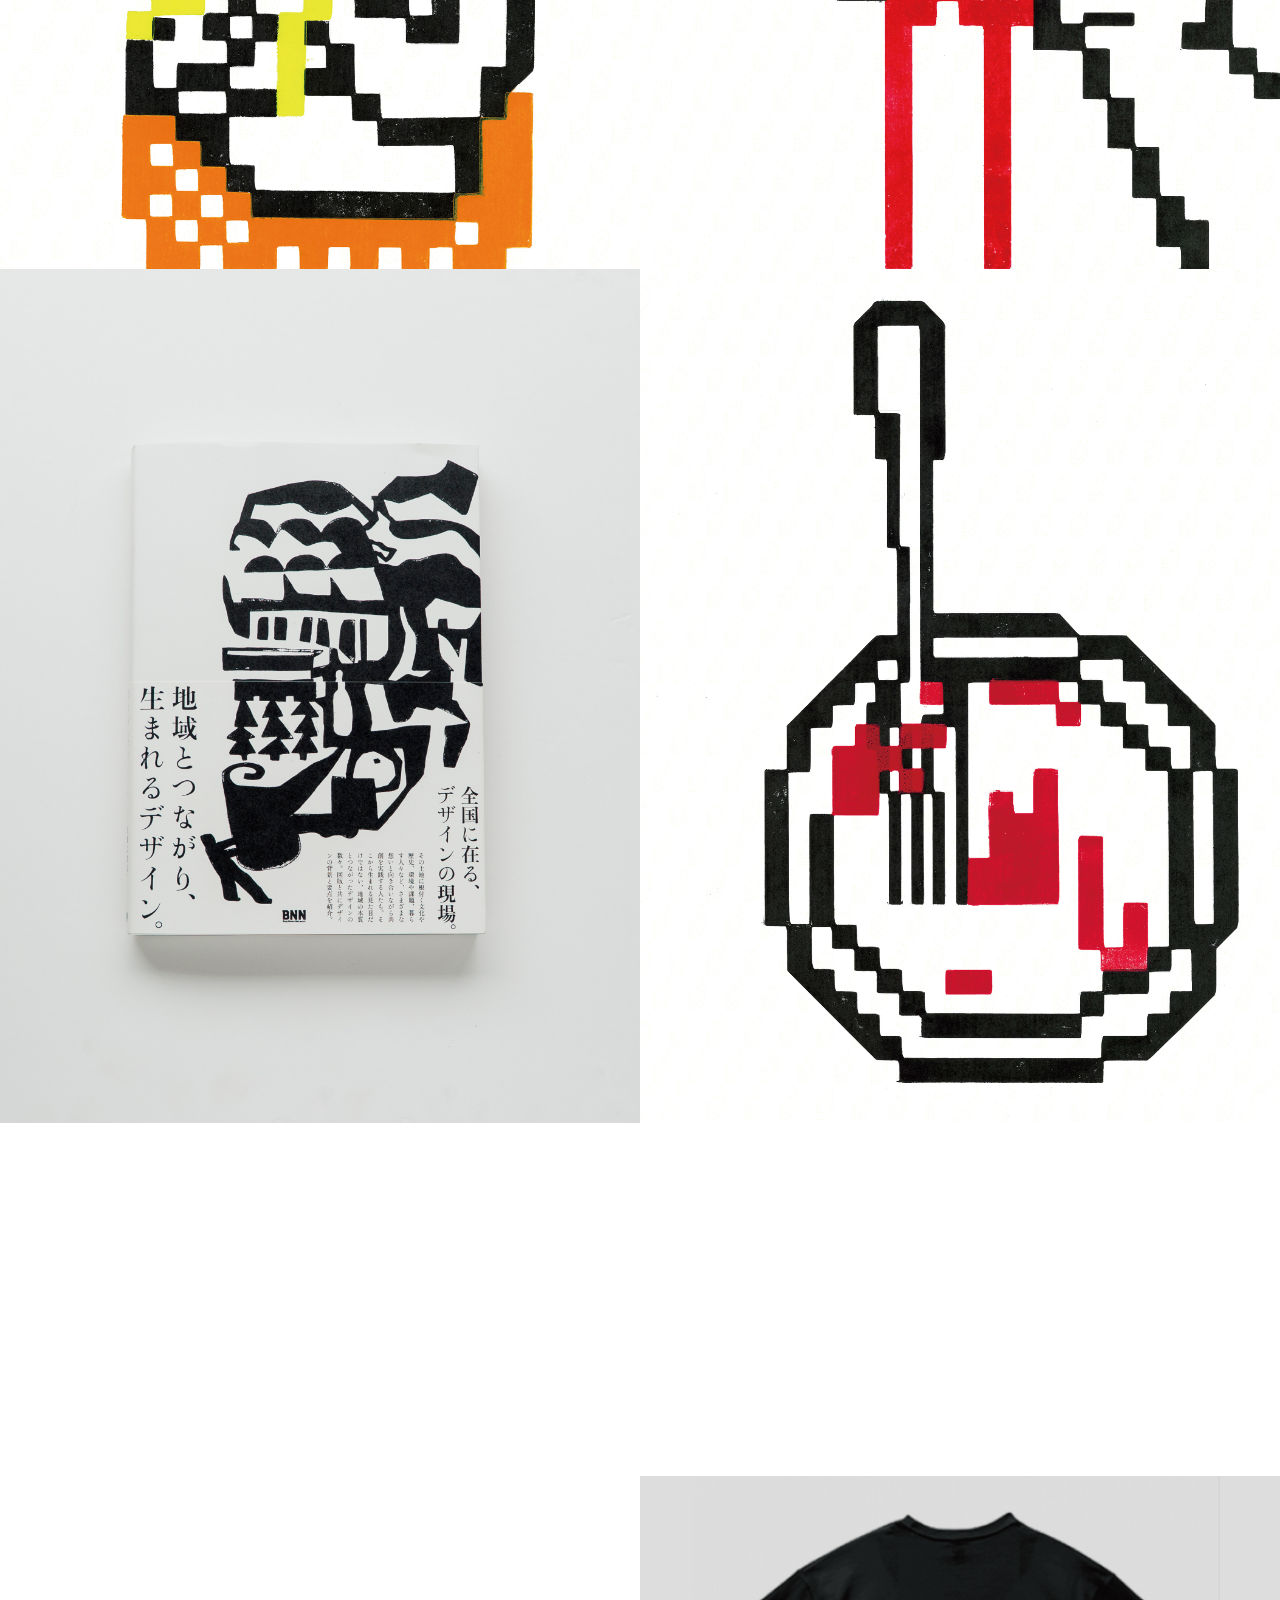
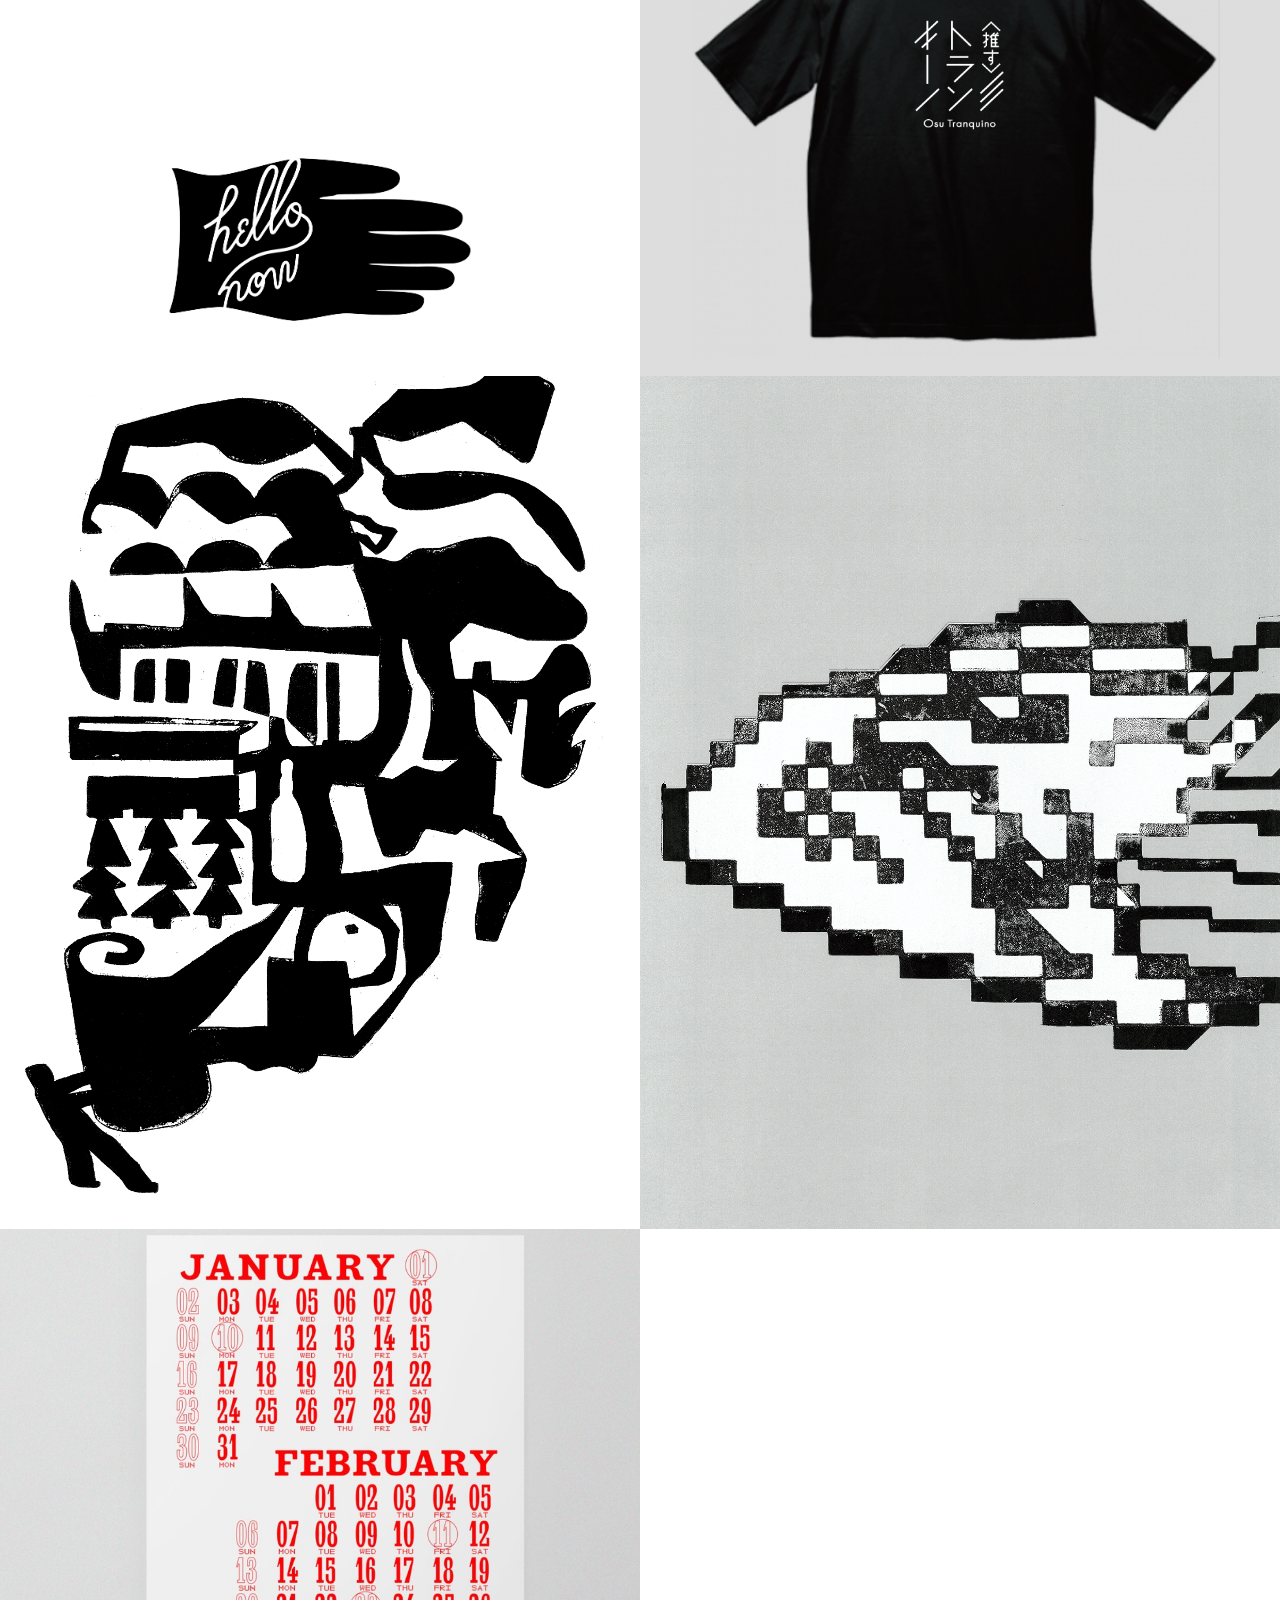
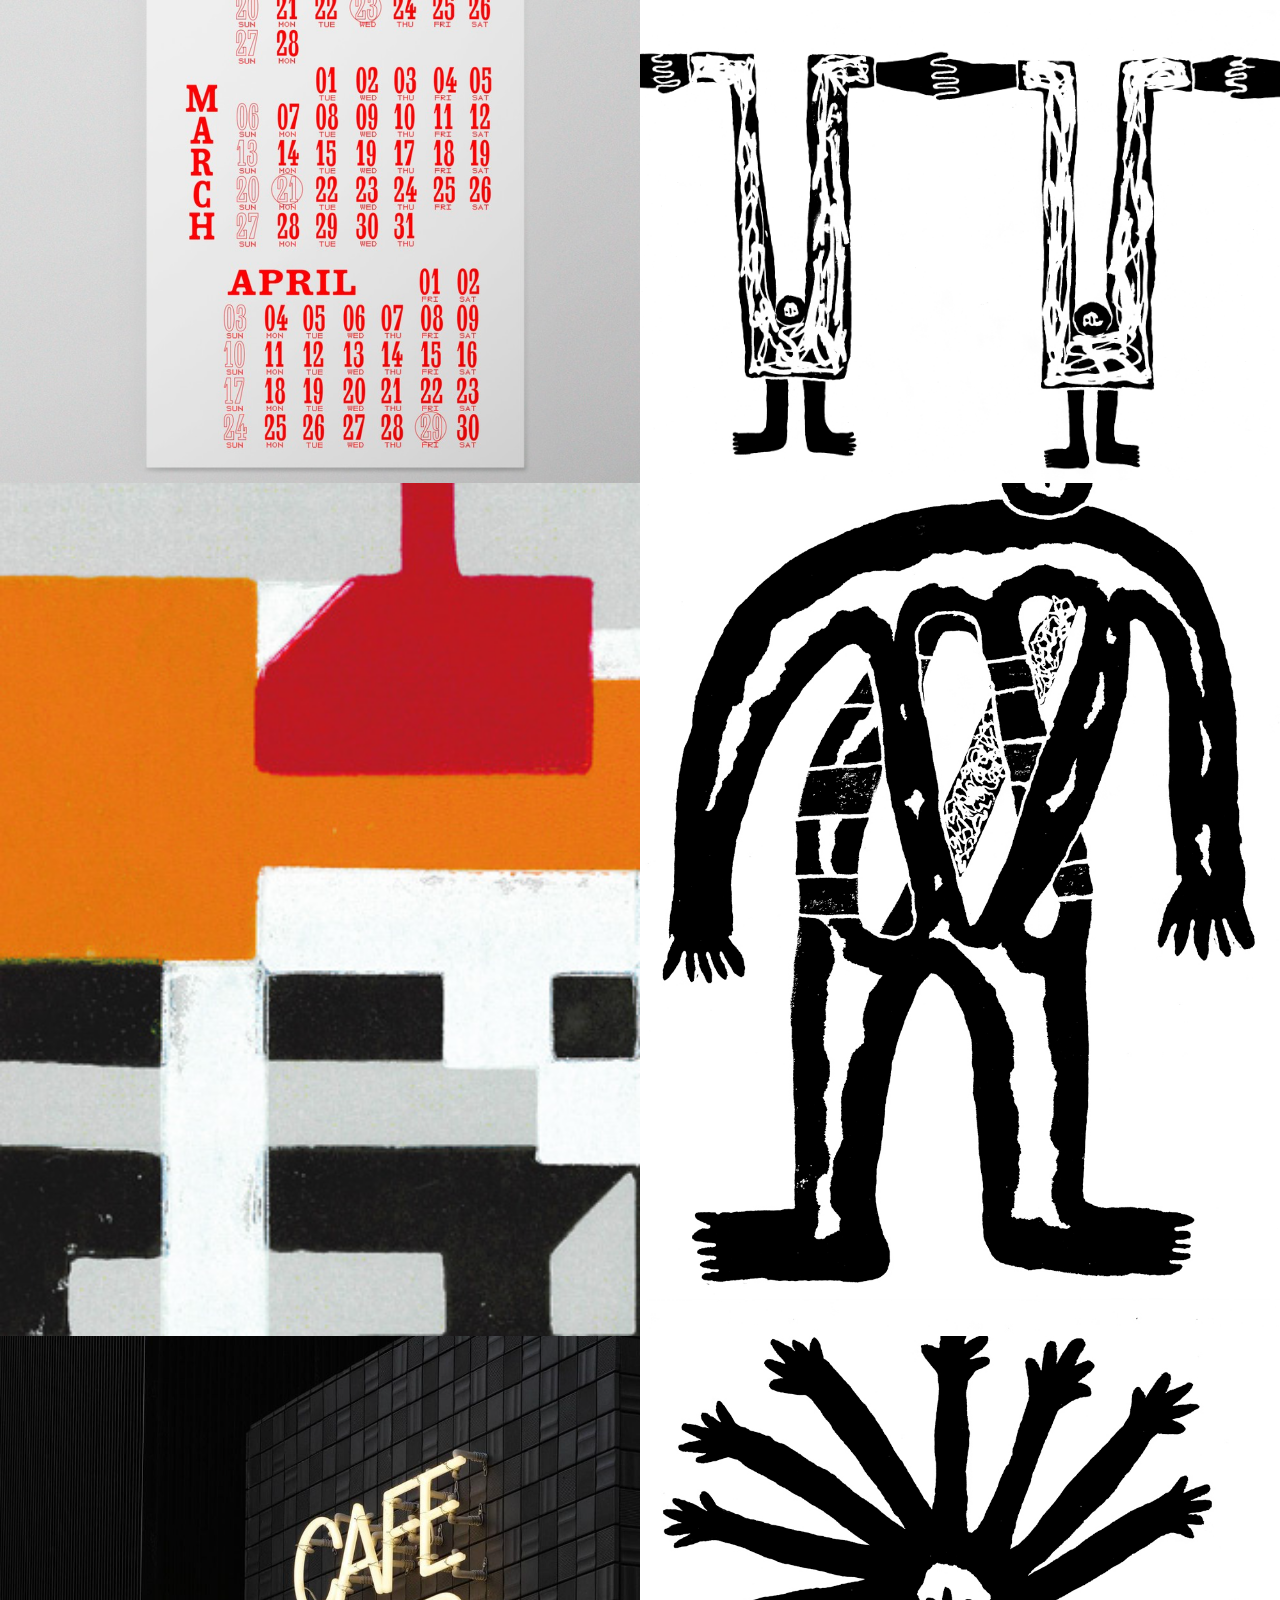
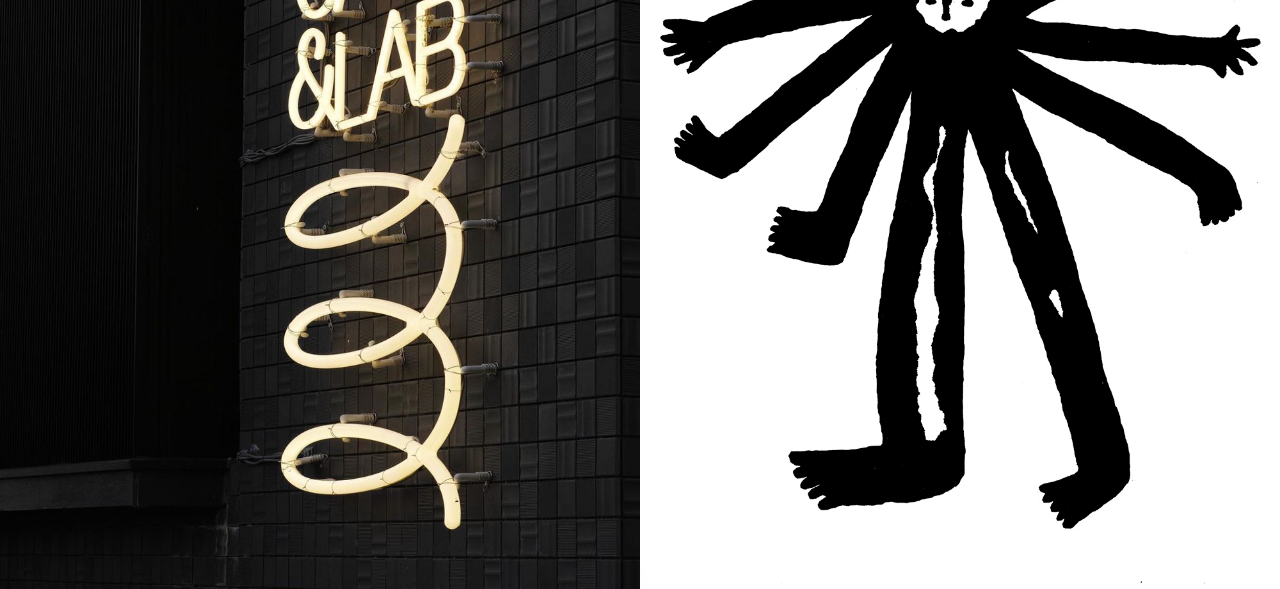
==== commit 3851522b: "Update index.html" ====
--- a/index.html
+++ b/index.html
@@ -35,7 +35,7 @@
         >
           <img
             class="logo"
-            src="./images/logo.svg"
+            src="./logo.svg"
             alt="Ambienta. studio"
           />
         </a>
@@ -79,23 +79,23 @@
       <section class="grid" id="grid">
 
         <div class="cell">
-          <img src="./images/001.jpg" alt="" />
-        </div>
-
-        <div class="cell">
-          <img src="./images/002.jpg" alt="" />
-        </div>
-
-        <div class="cell">
-          <img src="./images/003.jpg" alt="" />
-        </div>
-
-        <div class="cell">
-          <img src="./images/004.jpg" alt="" />
-        </div>
-
-        <div class="cell">
-          <img src="./images/005.jpg" alt="" />
+          <img src="./001.jpg" alt="" />
+        </div>
+
+        <div class="cell">
+          <img src="./002.jpg" alt="" />
+        </div>
+
+        <div class="cell">
+          <img src="./003.jpg" alt="" />
+        </div>
+
+        <div class="cell">
+          <img src="./004.jpg" alt="" />
+        </div>
+
+        <div class="cell">
+          <img src="./005.jpg" alt="" />
         </div>
 
         <!-- VIDEO -->
@@ -108,66 +108,66 @@
             preload="auto"
           >
             <source
-              src="./images/006.mp4"
+              src="./006.mp4"
               type="video/mp4"
             />
           </video>
         </div>
 
         <div class="cell">
-          <img src="./images/007.jpg" alt="" />
-        </div>
-
-        <div class="cell">
-          <img src="./images/008.jpg" alt="" />
-        </div>
-
-        <div class="cell">
-          <img src="./images/009.jpg" alt="" />
-        </div>
-
-        <div class="cell">
-          <img src="./images/010.jpg" alt="" />
-        </div>
-
-        <div class="cell">
-          <img src="./images/011.jpg" alt="" />
-        </div>
-
-        <div class="cell">
-          <img src="./images/012.jpg" alt="" />
-        </div>
-
-        <div class="cell">
-          <img src="./images/013.jpg" alt="" />
-        </div>
-
-        <div class="cell">
-          <img src="./images/014.jpg" alt="" />
-        </div>
-
-        <div class="cell">
-          <img src="./images/015.jpg" alt="" />
-        </div>
-
-        <div class="cell">
-          <img src="./images/016.jpg" alt="" />
-        </div>
-
-        <div class="cell">
-          <img src="./images/017.jpg" alt="" />
-        </div>
-
-        <div class="cell">
-          <img src="./images/018.jpg" alt="" />
-        </div>
-
-        <div class="cell">
-          <img src="./images/019.jpg" alt="" />
-        </div>
-
-        <div class="cell">
-          <img src="./images/020.jpg" alt="" />
+          <img src="./007.jpg" alt="" />
+        </div>
+
+        <div class="cell">
+          <img src="./008.jpg" alt="" />
+        </div>
+
+        <div class="cell">
+          <img src="./009.jpg" alt="" />
+        </div>
+
+        <div class="cell">
+          <img src="./010.jpg" alt="" />
+        </div>
+
+        <div class="cell">
+          <img src="./011.jpg" alt="" />
+        </div>
+
+        <div class="cell">
+          <img src="./012.jpg" alt="" />
+        </div>
+
+        <div class="cell">
+          <img src="./013.jpg" alt="" />
+        </div>
+
+        <div class="cell">
+          <img src="./014.jpg" alt="" />
+        </div>
+
+        <div class="cell">
+          <img src="./015.jpg" alt="" />
+        </div>
+
+        <div class="cell">
+          <img src="./016.jpg" alt="" />
+        </div>
+
+        <div class="cell">
+          <img src="./017.jpg" alt="" />
+        </div>
+
+        <div class="cell">
+          <img src="./018.jpg" alt="" />
+        </div>
+
+        <div class="cell">
+          <img src="./019.jpg" alt="" />
+        </div>
+
+        <div class="cell">
+          <img src="./020.jpg" alt="" />
         </div>
 
       </section>
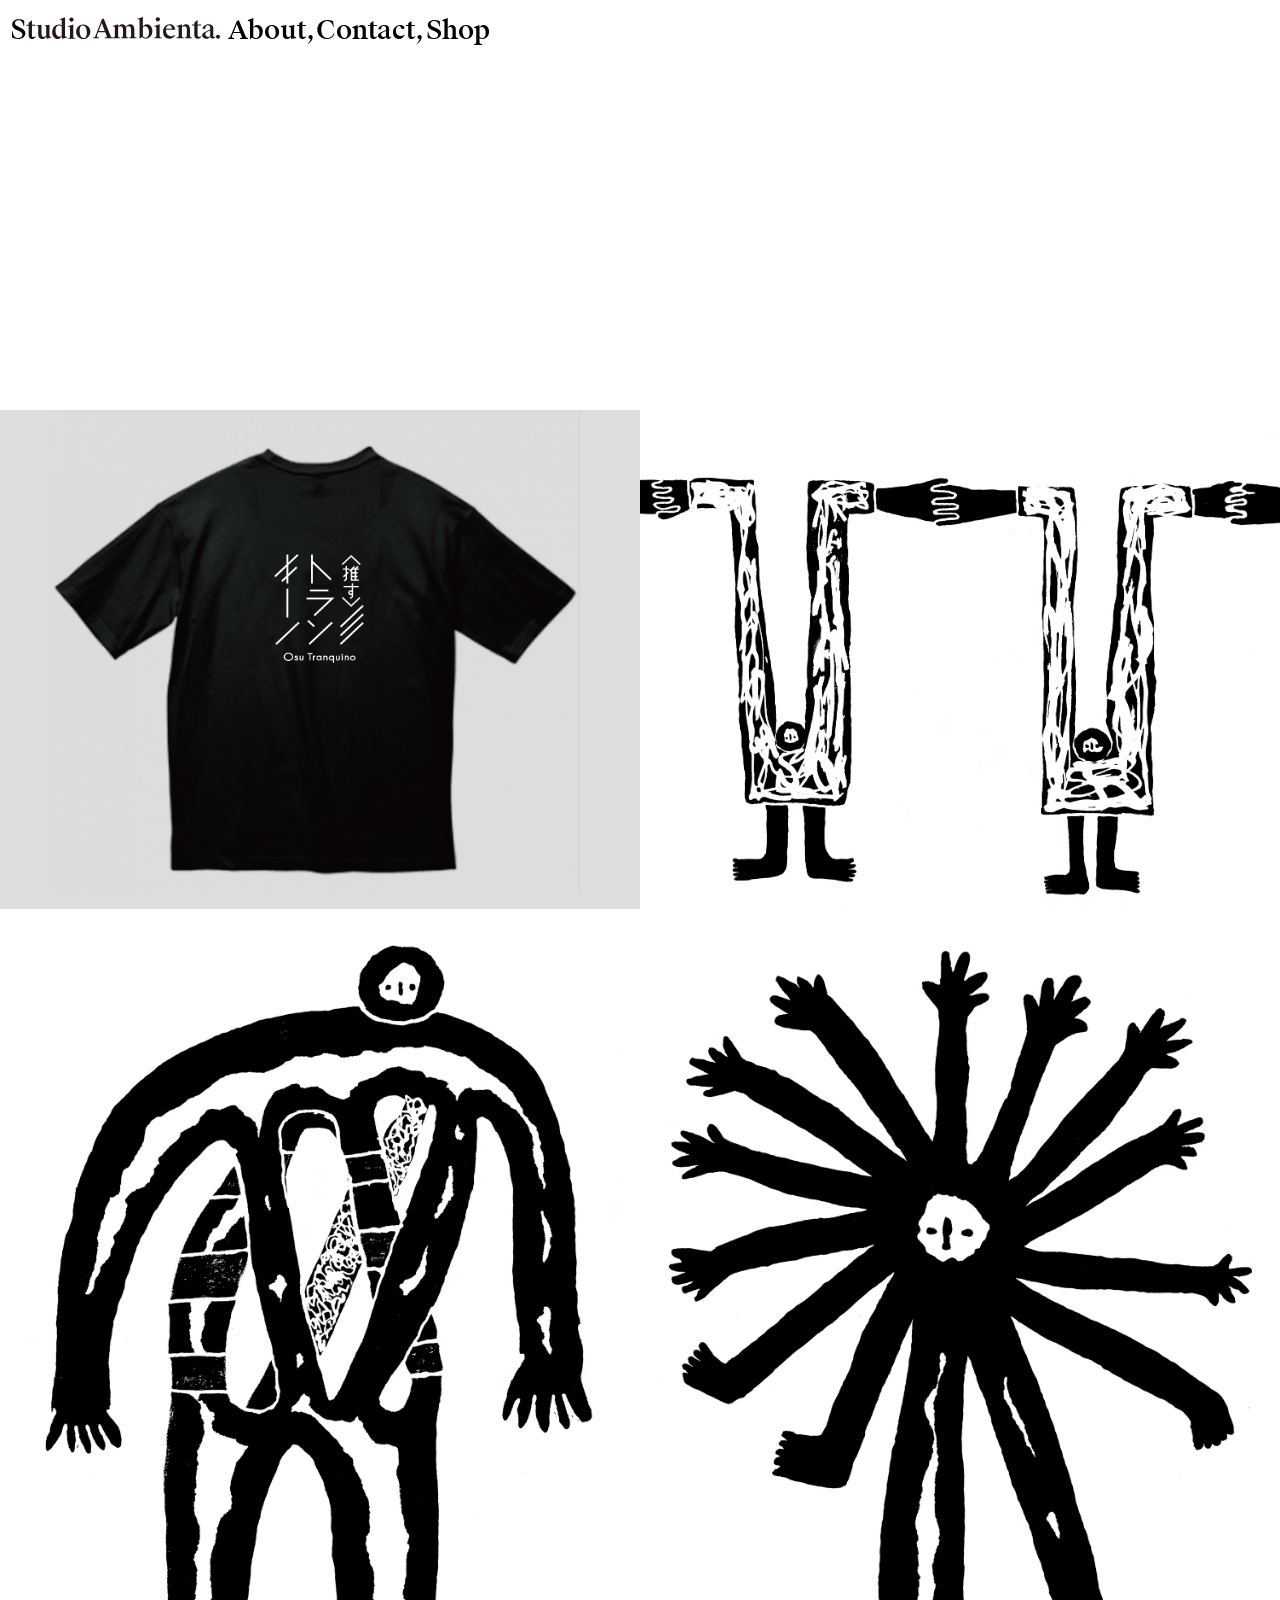
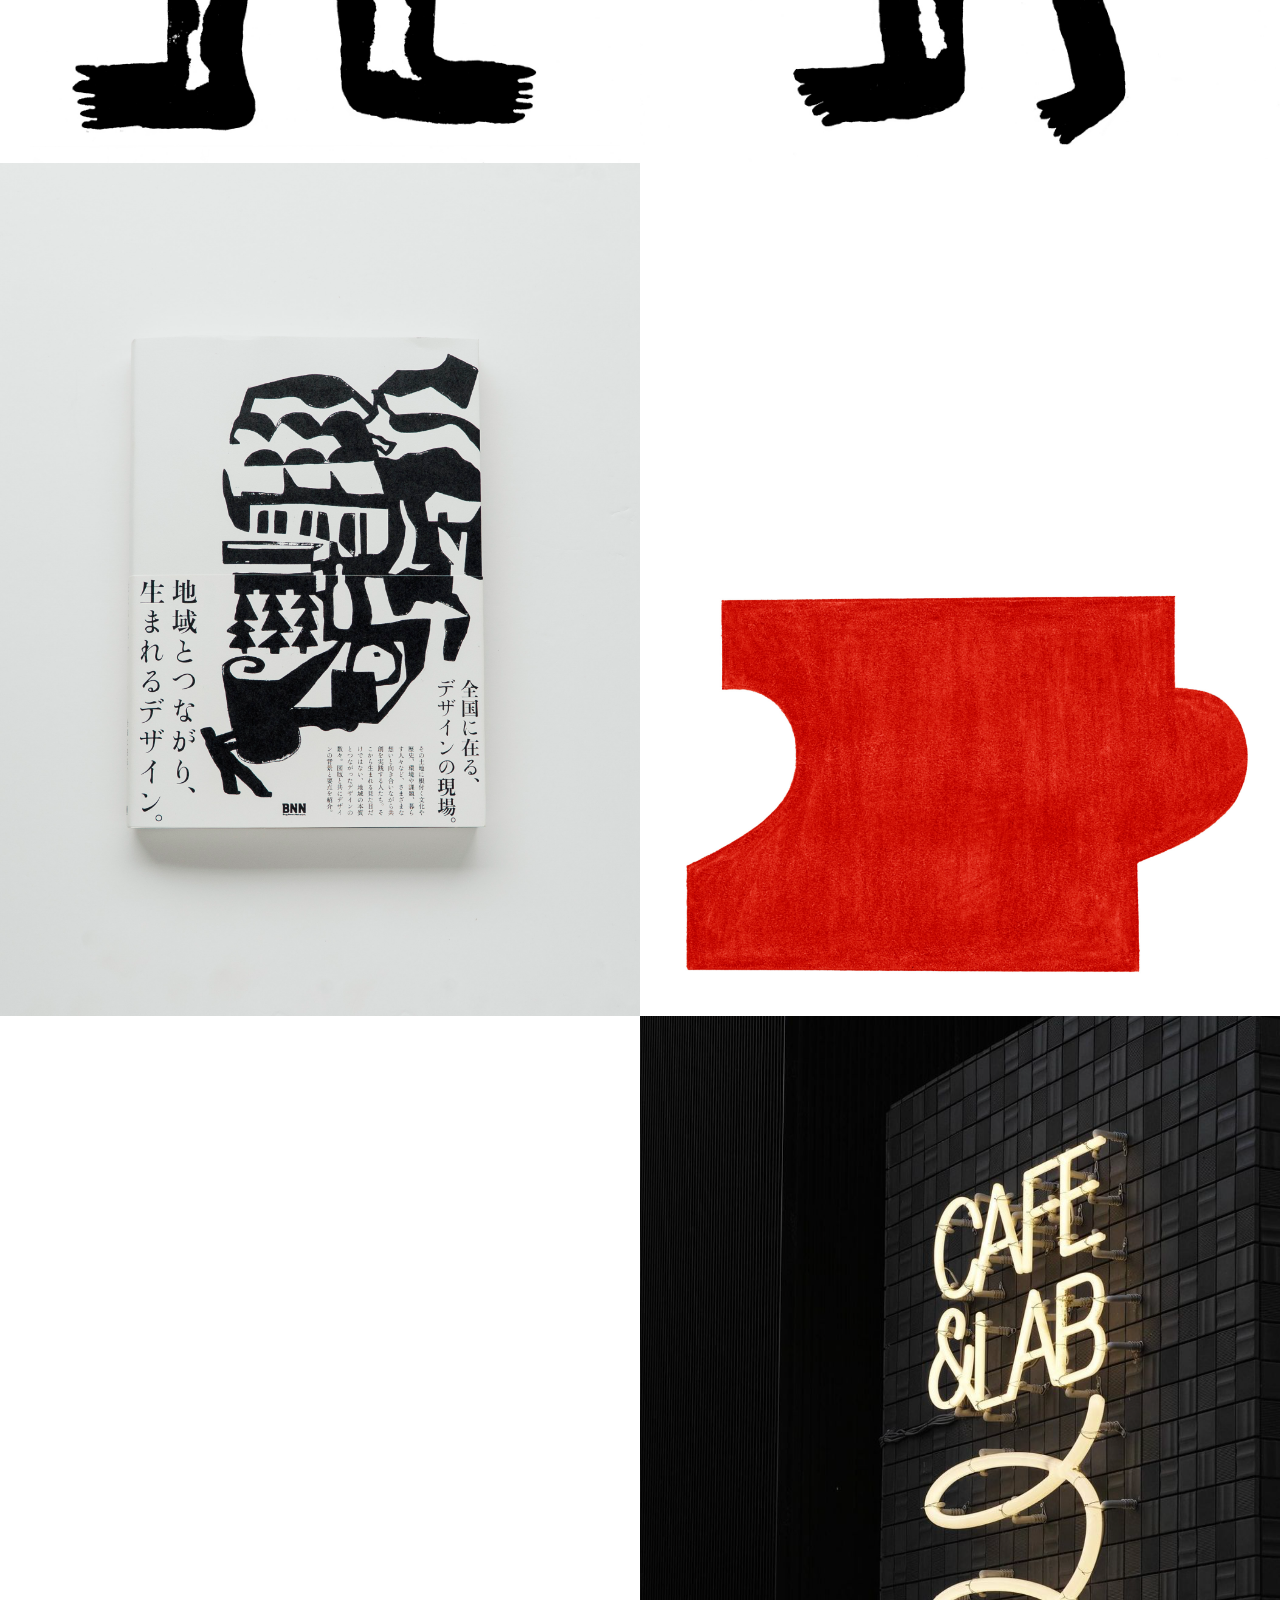
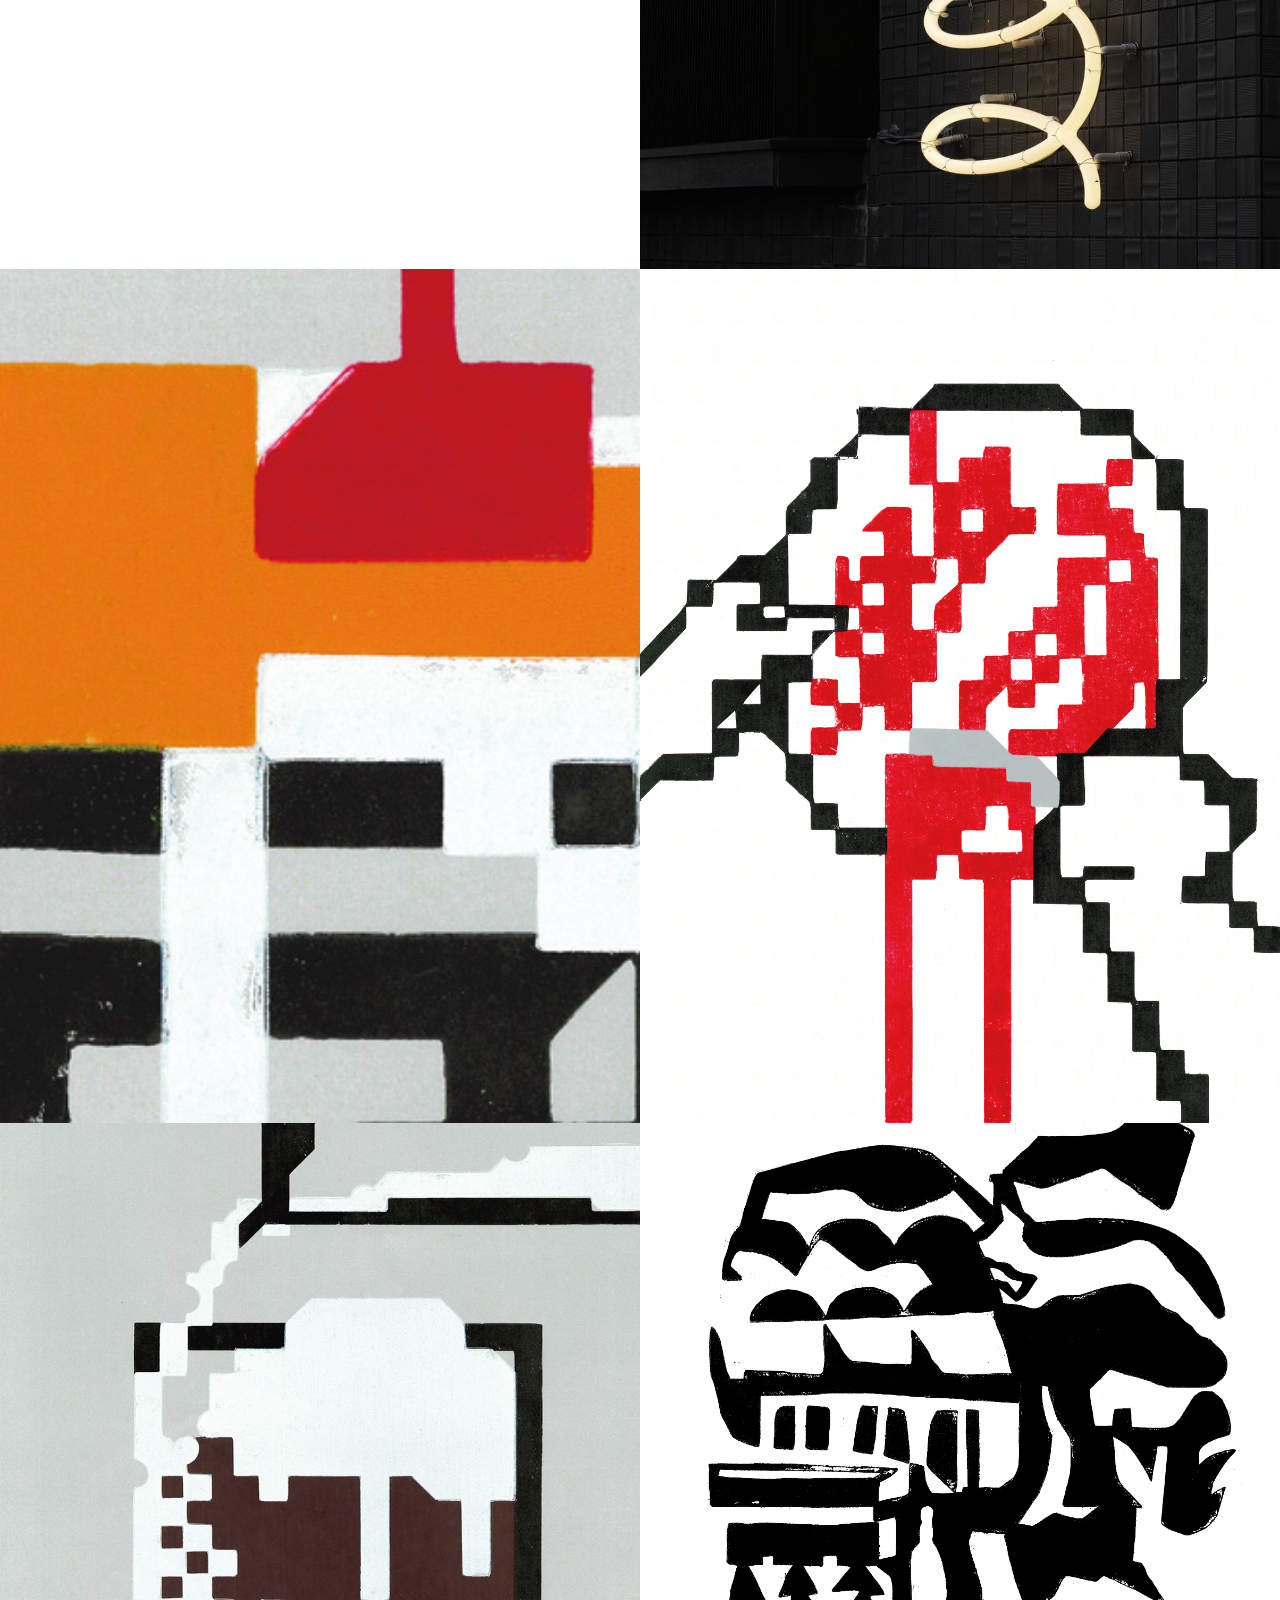
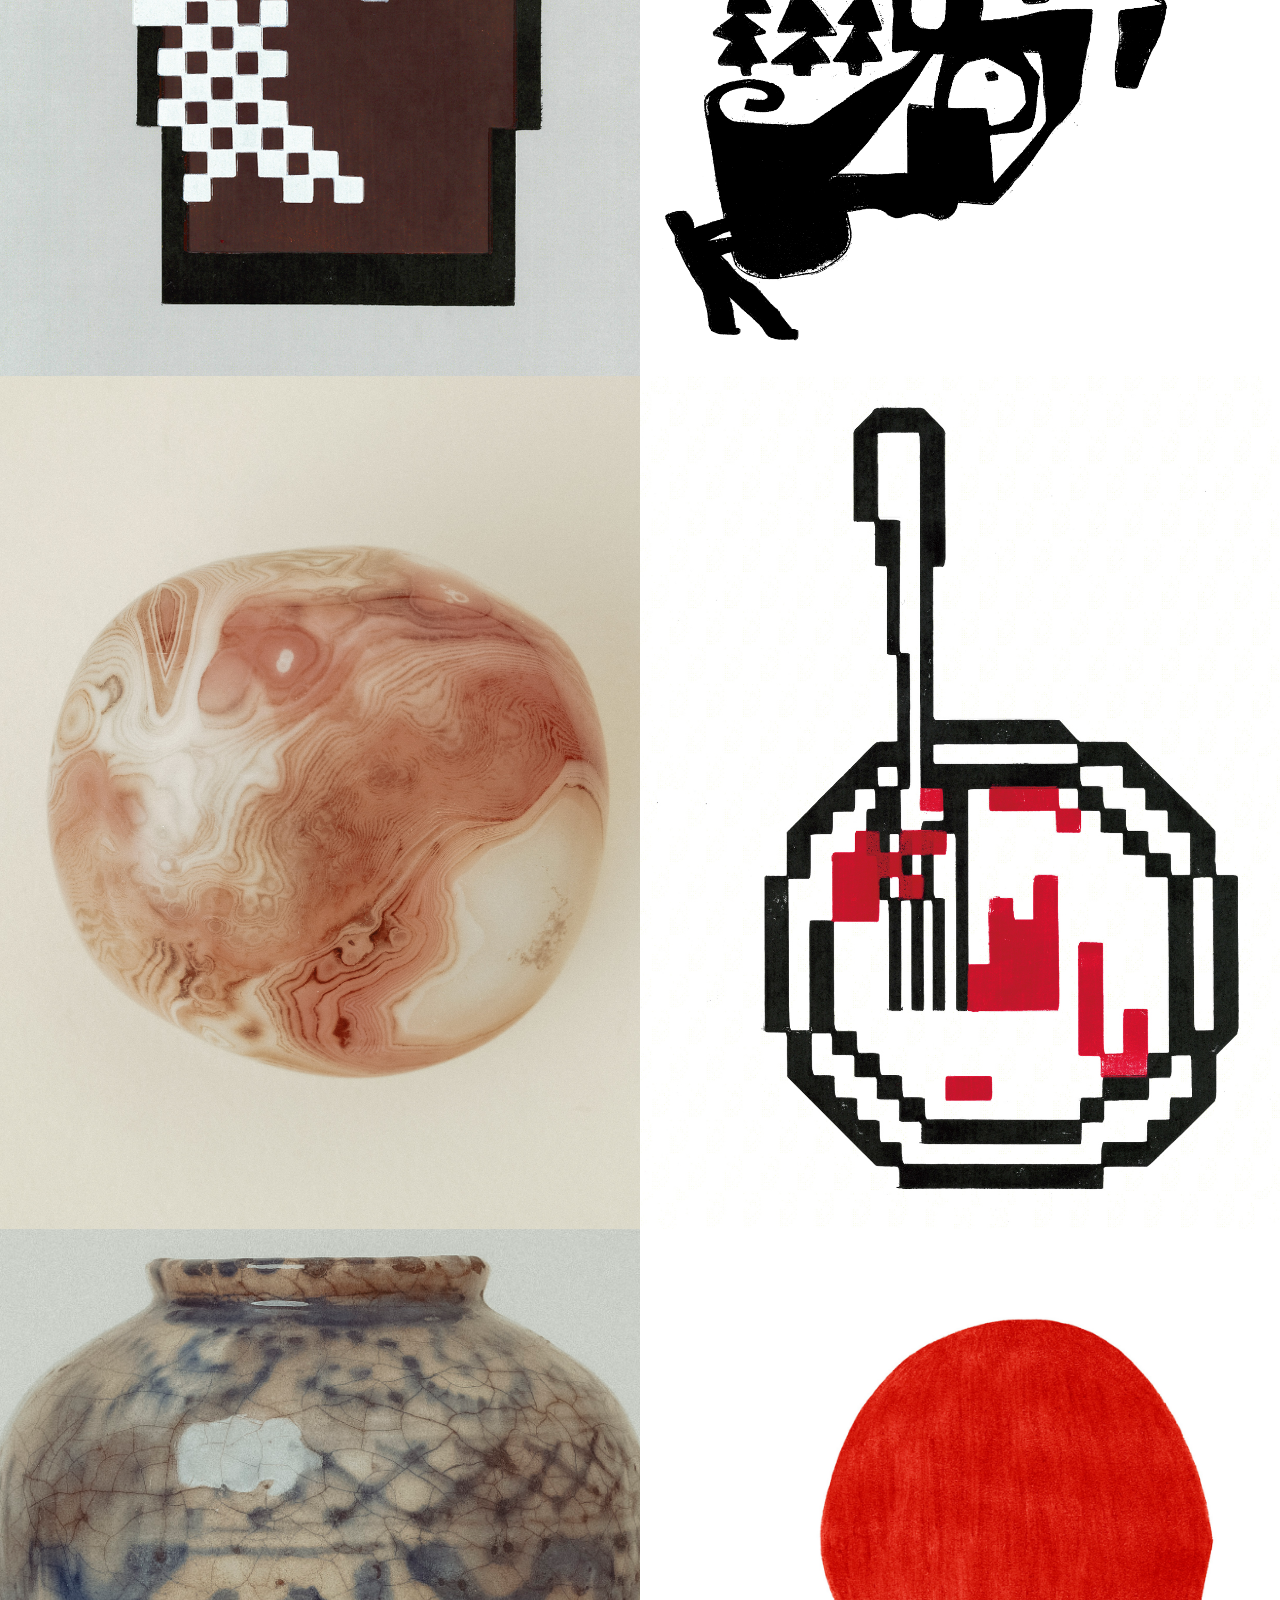
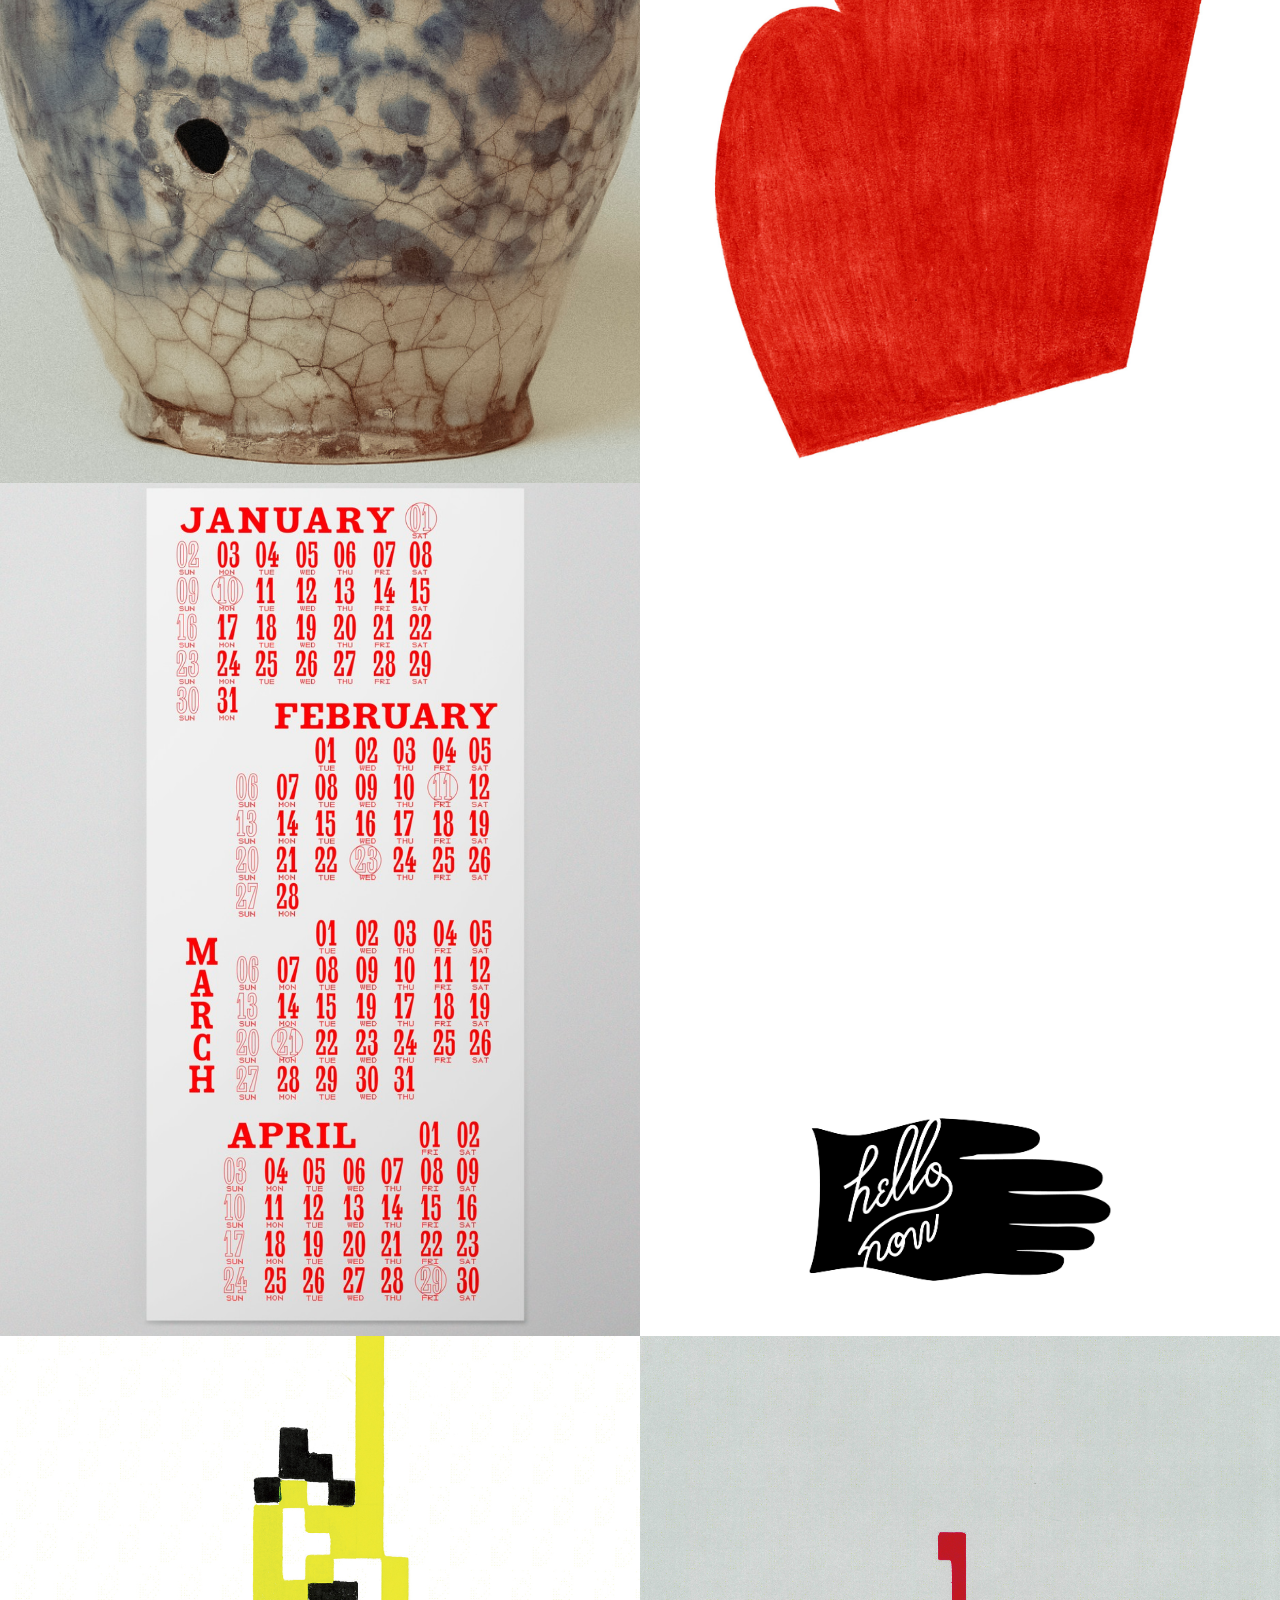
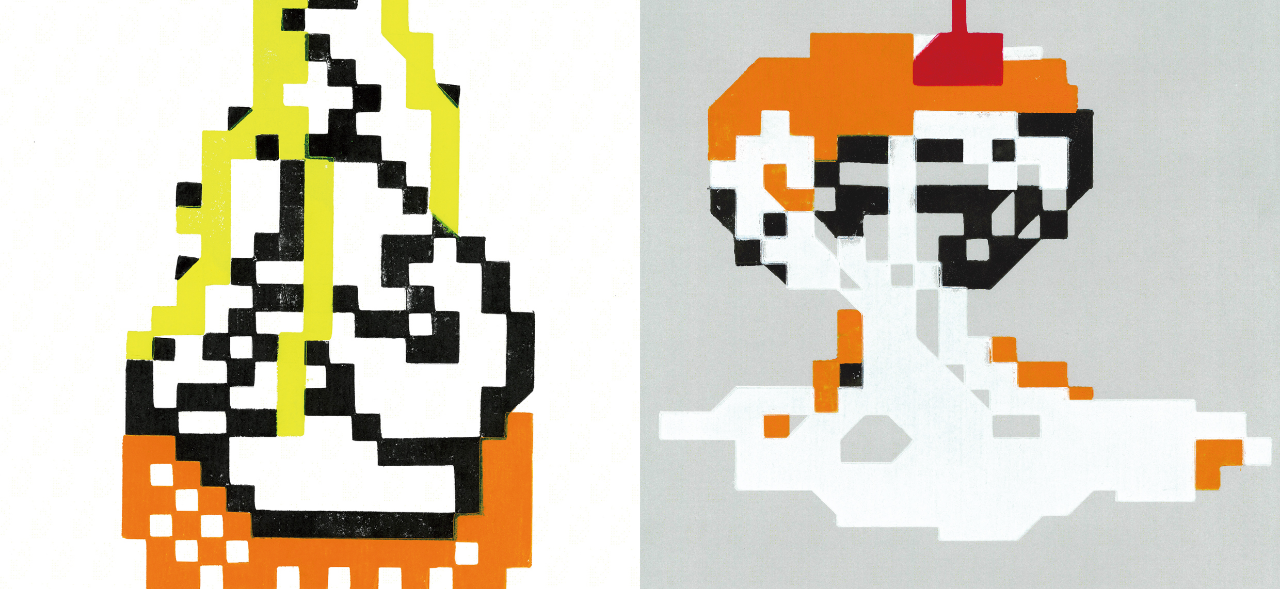
==== commit 0b1a02f3: "Update index.html" ====
--- a/index.html
+++ b/index.html
@@ -5,194 +5,74 @@
     <meta charset="utf-8" />
     <meta name="viewport" content="width=device-width, initial-scale=1" />
     <title>Studio Ambienta.</title>
-
     <link rel="stylesheet" href="./style.css" />
   </head>
 
   <body>
-
     <header class="masthead" id="masthead">
-
-      <div
-        class="masthead-panel"
-        id="mastheadPanel"
-        aria-hidden="true"
-      >
+      <div class="masthead-panel" id="mastheadPanel" aria-hidden="true">
         <div class="masthead-panel__inner">
-          <div
-            class="masthead-panel__content"
-            id="panelContent"
-          ></div>
+          <div class="masthead-panel__content" id="panelContent"></div>
         </div>
       </div>
 
       <div class="masthead-bar">
-
-        <a
-          class="brand"
-          href="./index.html"
-          aria-label="Ambienta. studio home"
-        >
-          <img
-            class="logo"
-            src="./logo.svg"
-            alt="Ambienta. studio"
-          />
+        <a class="brand" href="./index.html" aria-label="Ambienta. studio home">
+          <img class="logo" src="./logo.svg" alt="Ambienta. studio" />
         </a>
 
         <nav class="nav" aria-label="Primary">
-
-          <button
-            class="nav__item"
-            type="button"
-            data-panel="about"
-            aria-expanded="false"
-          >
-            About
-          </button>
-
-          <button
-            class="nav__item"
-            type="button"
-            data-panel="contact"
-            aria-expanded="false"
-          >
-            Contact
-          </button>
-
-          <a
-            class="nav__item"
-            href="https://ambienta.base.shop"
-            target="_blank"
-            rel="noopener"
-          >
-            Shop
-          </a>
-
+          <button class="nav__item" type="button" data-panel="about" aria-expanded="false">About</button>
+          <button class="nav__item" type="button" data-panel="contact" aria-expanded="false">Contact</button>
+          <a class="nav__item" href="https://ambienta.base.shop" target="_blank" rel="noopener">Shop</a>
         </nav>
-
       </div>
     </header>
 
     <main>
-
       <section class="grid" id="grid">
+        <div class="cell"><img src="./001.jpg" alt="" /></div>
+        <div class="cell"><img src="./002.jpg" alt="" /></div>
+        <div class="cell"><img src="./003.jpg" alt="" /></div>
+        <div class="cell"><img src="./004.jpg" alt="" /></div>
+        <div class="cell"><img src="./005.jpg" alt="" /></div>
 
         <div class="cell">
-          <img src="./001.jpg" alt="" />
-        </div>
-
-        <div class="cell">
-          <img src="./002.jpg" alt="" />
-        </div>
-
-        <div class="cell">
-          <img src="./003.jpg" alt="" />
-        </div>
-
-        <div class="cell">
-          <img src="./004.jpg" alt="" />
-        </div>
-
-        <div class="cell">
-          <img src="./005.jpg" alt="" />
-        </div>
-
-        <!-- VIDEO -->
-        <div class="cell">
-          <video
-            autoplay
-            muted
-            loop
-            playsinline
-            preload="auto"
-          >
-            <source
-              src="./006.mp4"
-              type="video/mp4"
-            />
+          <video autoplay muted loop playsinline webkit-playsinline preload="auto" disablepictureinpicture>
+            <source src="./006.mp4" type="video/mp4" />
           </video>
         </div>
 
-        <div class="cell">
-          <img src="./007.jpg" alt="" />
-        </div>
-
-        <div class="cell">
-          <img src="./008.jpg" alt="" />
-        </div>
-
-        <div class="cell">
-          <img src="./009.jpg" alt="" />
-        </div>
-
-        <div class="cell">
-          <img src="./010.jpg" alt="" />
-        </div>
-
-        <div class="cell">
-          <img src="./011.jpg" alt="" />
-        </div>
-
-        <div class="cell">
-          <img src="./012.jpg" alt="" />
-        </div>
-
-        <div class="cell">
-          <img src="./013.jpg" alt="" />
-        </div>
-
-        <div class="cell">
-          <img src="./014.jpg" alt="" />
-        </div>
-
-        <div class="cell">
-          <img src="./015.jpg" alt="" />
-        </div>
-
-        <div class="cell">
-          <img src="./016.jpg" alt="" />
-        </div>
-
-        <div class="cell">
-          <img src="./017.jpg" alt="" />
-        </div>
-
-        <div class="cell">
-          <img src="./018.jpg" alt="" />
-        </div>
-
-        <div class="cell">
-          <img src="./019.jpg" alt="" />
-        </div>
-
-        <div class="cell">
-          <img src="./020.jpg" alt="" />
-        </div>
-
+        <div class="cell"><img src="./007.jpg" alt="" /></div>
+        <div class="cell"><img src="./008.jpg" alt="" /></div>
+        <div class="cell"><img src="./009.jpg" alt="" /></div>
+        <div class="cell"><img src="./010.jpg" alt="" /></div>
+        <div class="cell"><img src="./011.jpg" alt="" /></div>
+        <div class="cell"><img src="./012.jpg" alt="" /></div>
+        <div class="cell"><img src="./013.jpg" alt="" /></div>
+        <div class="cell"><img src="./014.jpg" alt="" /></div>
+        <div class="cell"><img src="./015.jpg" alt="" /></div>
+        <div class="cell"><img src="./016.jpg" alt="" /></div>
+        <div class="cell"><img src="./017.jpg" alt="" /></div>
+        <div class="cell"><img src="./018.jpg" alt="" /></div>
+        <div class="cell"><img src="./019.jpg" alt="" /></div>
+        <div class="cell"><img src="./020.jpg" alt="" /></div>
       </section>
-
     </main>
 
-    <!-- About -->
     <template id="tpl-about">
       <div class="panel-text">
-
         <div class="panel-block">
-
           <p class="panel-en">
             Graphic designer and artist. Born in 1992.
             Graduated from Musashino Art University.
-
             Working across graphic design and illustration,
             with a practice spanning visual identity,
             printed matter, and photographic expression.
-
             Under the theme “Life in nonsense,”
             the work explores subtle irregularities
             and quiet beauty found in everyday life
             as points of departure for creation.
-
             Founder of Ambienta.
             Beginning with the operation of an antique shop,
             the practice has expanded into spatial design,
@@ -203,32 +83,25 @@
           <p class="panel-ja">
             グラフィックデザイナー、アーティスト。
             1992年生まれ。武蔵野美術大学卒業。
-
             グラフィックデザインとイラストレーションを軸に、
             ビジュアルアイデンティティ、印刷物、
             写真表現などを横断しながら活動している。
-
             「ノンセンスの中にある生活」をテーマに、
             日常の中に潜む違和感や美しさを
             手がかりに制作を行う。
-
             <span class="latin">Ambienta.</span> 主宰。
             古道具屋としての活動を起点に、
             空間、プロダクト、グラフィックへと
             領域を広げながら、
             デザイン業務へと発展させている。
           </p>
-
         </div>
       </div>
     </template>
 
-    <!-- Contact -->
     <template id="tpl-contact">
       <div class="panel-text">
-
         <div class="panel-block">
-
           <p class="panel-en">
             Ambienta. studio<br />
             Shinjuku, Tokyo, Japan
@@ -241,15 +114,13 @@
 
           <p class="panel-en">
             Instagram<br />
-            @studio_ambienta_
+            @studio_ambienta_<br />
             @a_m_b_i_e_n_t_a
           </p>
-
         </div>
       </div>
     </template>
 
     <script src="./script.js"></script>
-
   </body>
 </html>
--- a/style.css
+++ b/style.css
@@ -6,8 +6,8 @@
 @font-face {
   font-family: "SuisseWorks";
   src:
-    url("./fonts/SuisseWorks-Medium-WebS.woff2") format("woff2"),
-    url("./fonts/SuisseWorks-Medium-WebXL.woff2") format("woff2");
+    url("./SuisseWorks-Medium-WebS.woff2") format("woff2"),
+    url("./SuisseWorks-Medium-WebXL.woff2") format("woff2");
   font-weight: 500;
   font-style: normal;
   font-display: swap;
@@ -15,7 +15,7 @@
 
 @font-face {
   font-family: "NotoSerifJP";
-  src: url("./fonts/NotoSerifJP-Regular.woff2") format("woff2");
+  src: url("./NotoSerifJP-Regular.woff2") format("woff2");
   font-weight: 400;
   font-style: normal;
   font-display: swap;
@@ -23,7 +23,7 @@
 
 @font-face {
   font-family: "NotoSerifJP";
-  src: url("./fonts/NotoSerifJP-Medium.woff2") format("woff2");
+  src: url("./NotoSerifJP-Medium.woff2") format("woff2");
   font-weight: 500;
   font-style: normal;
   font-display: swap;
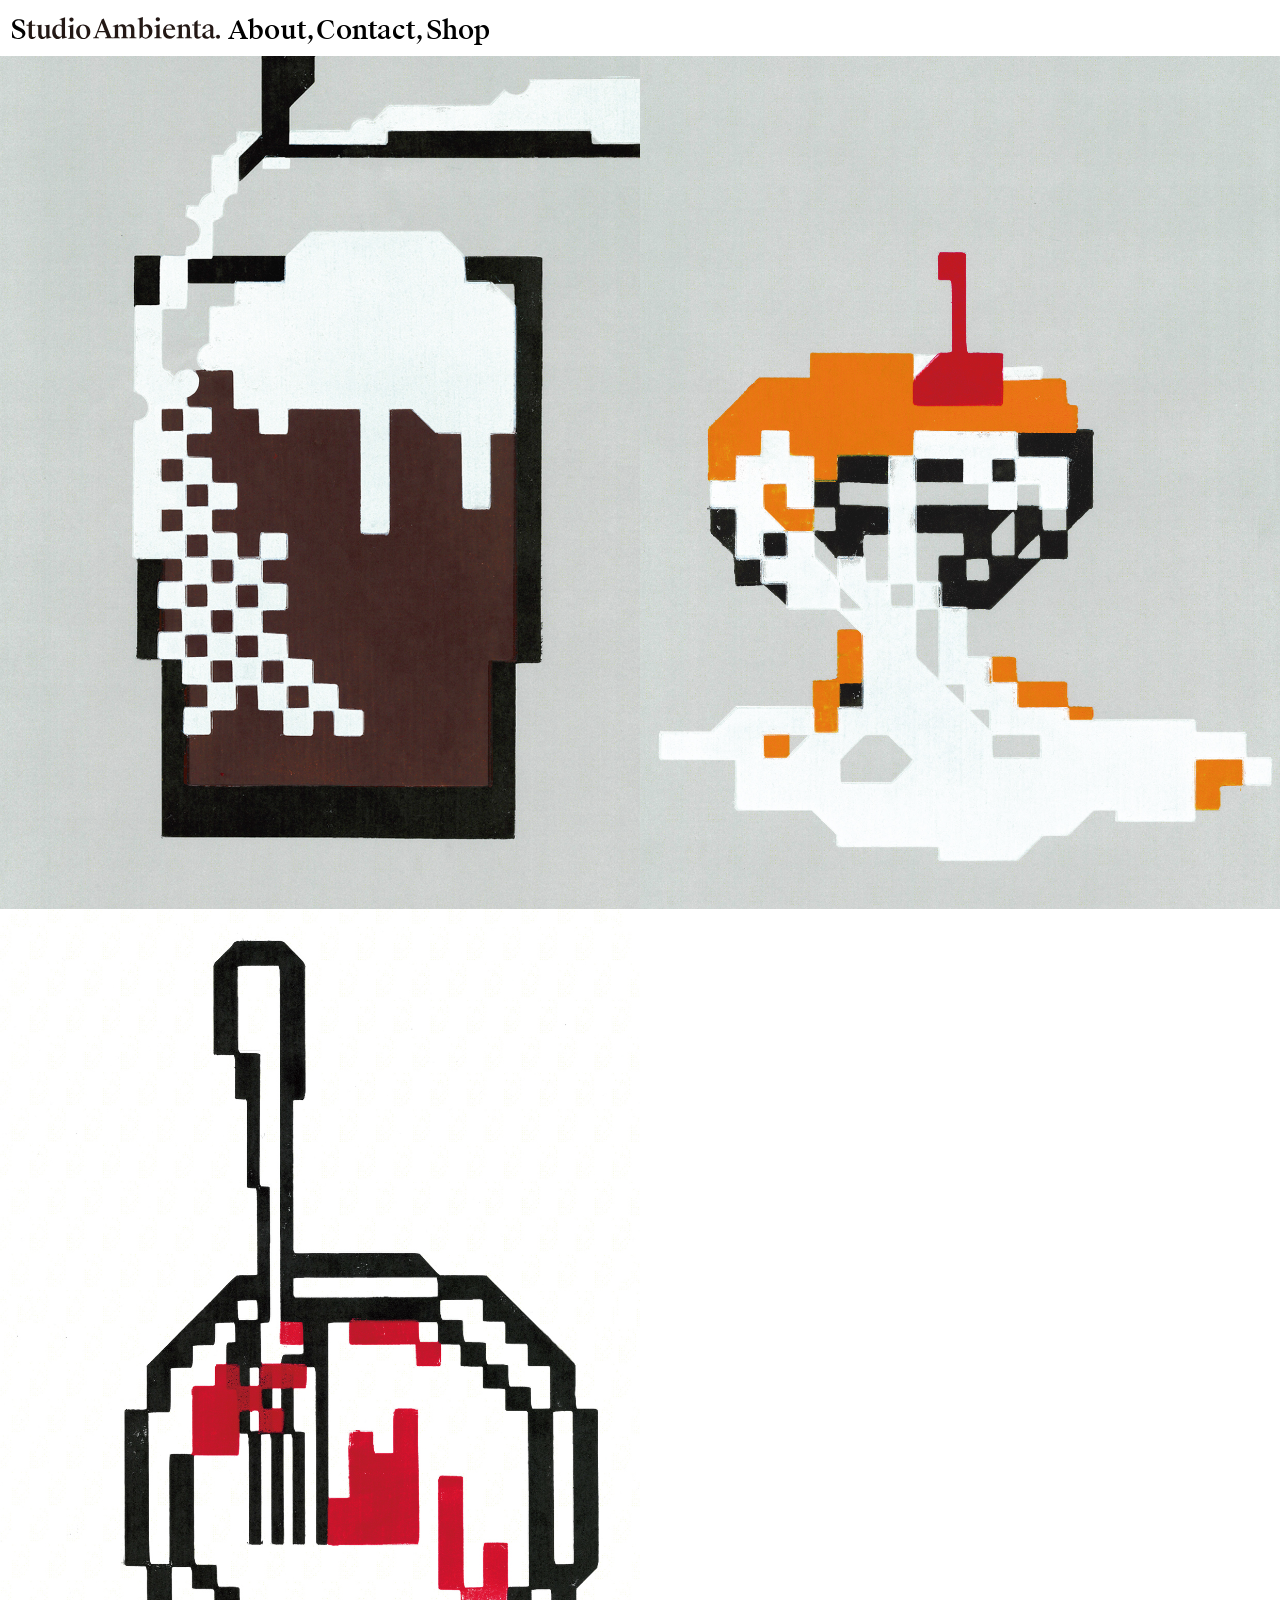
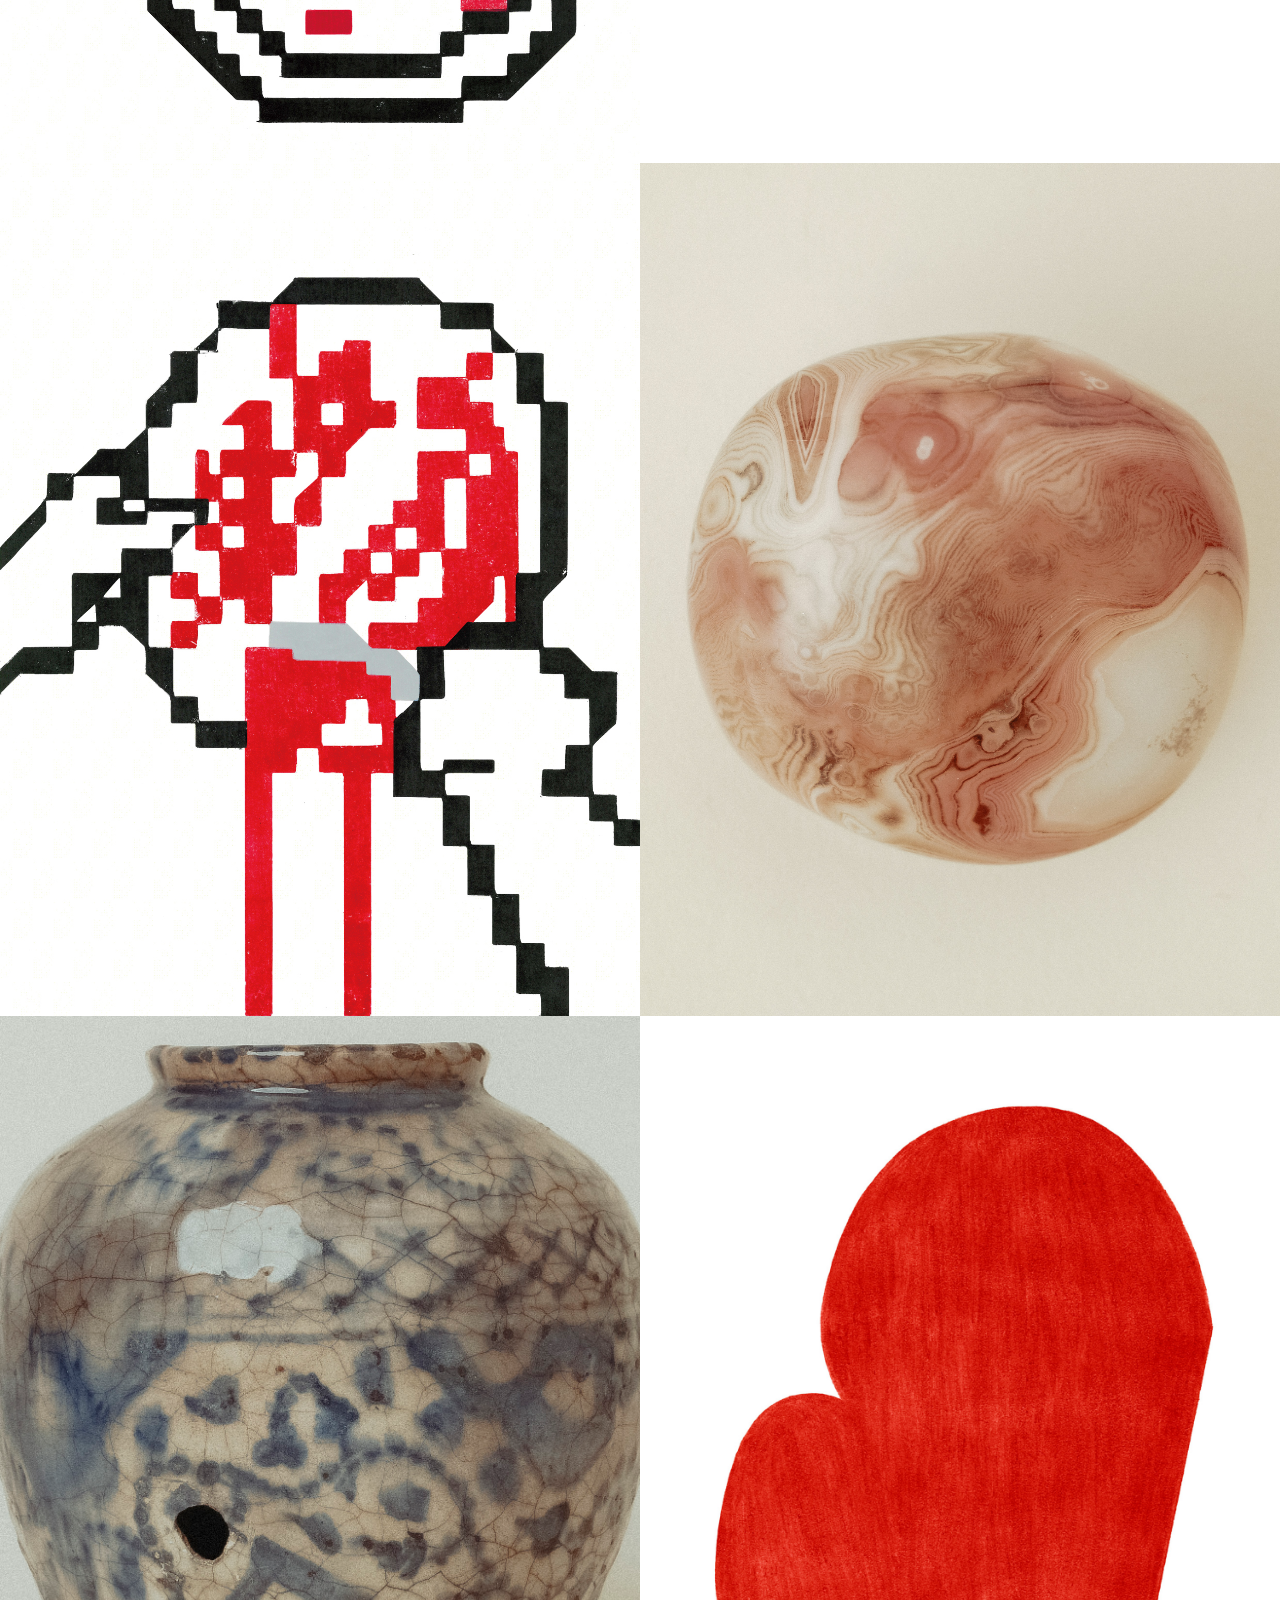
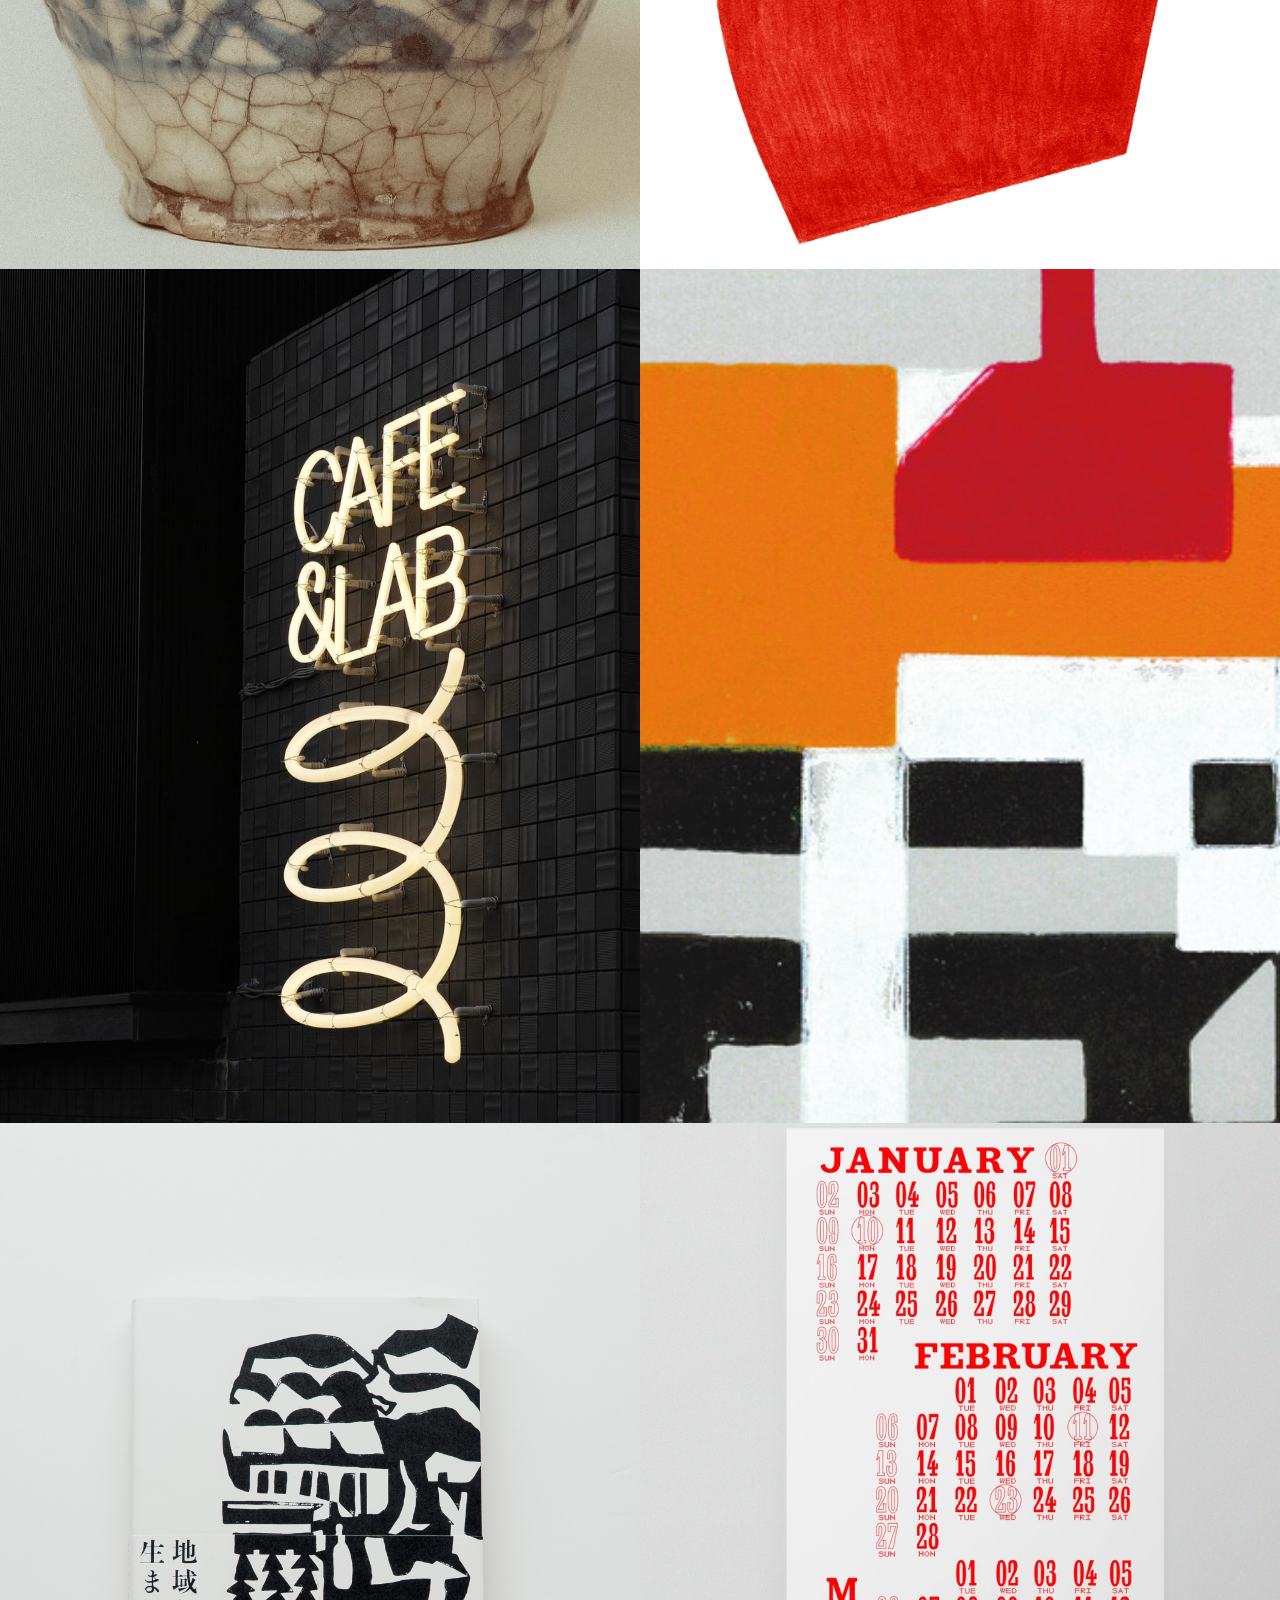
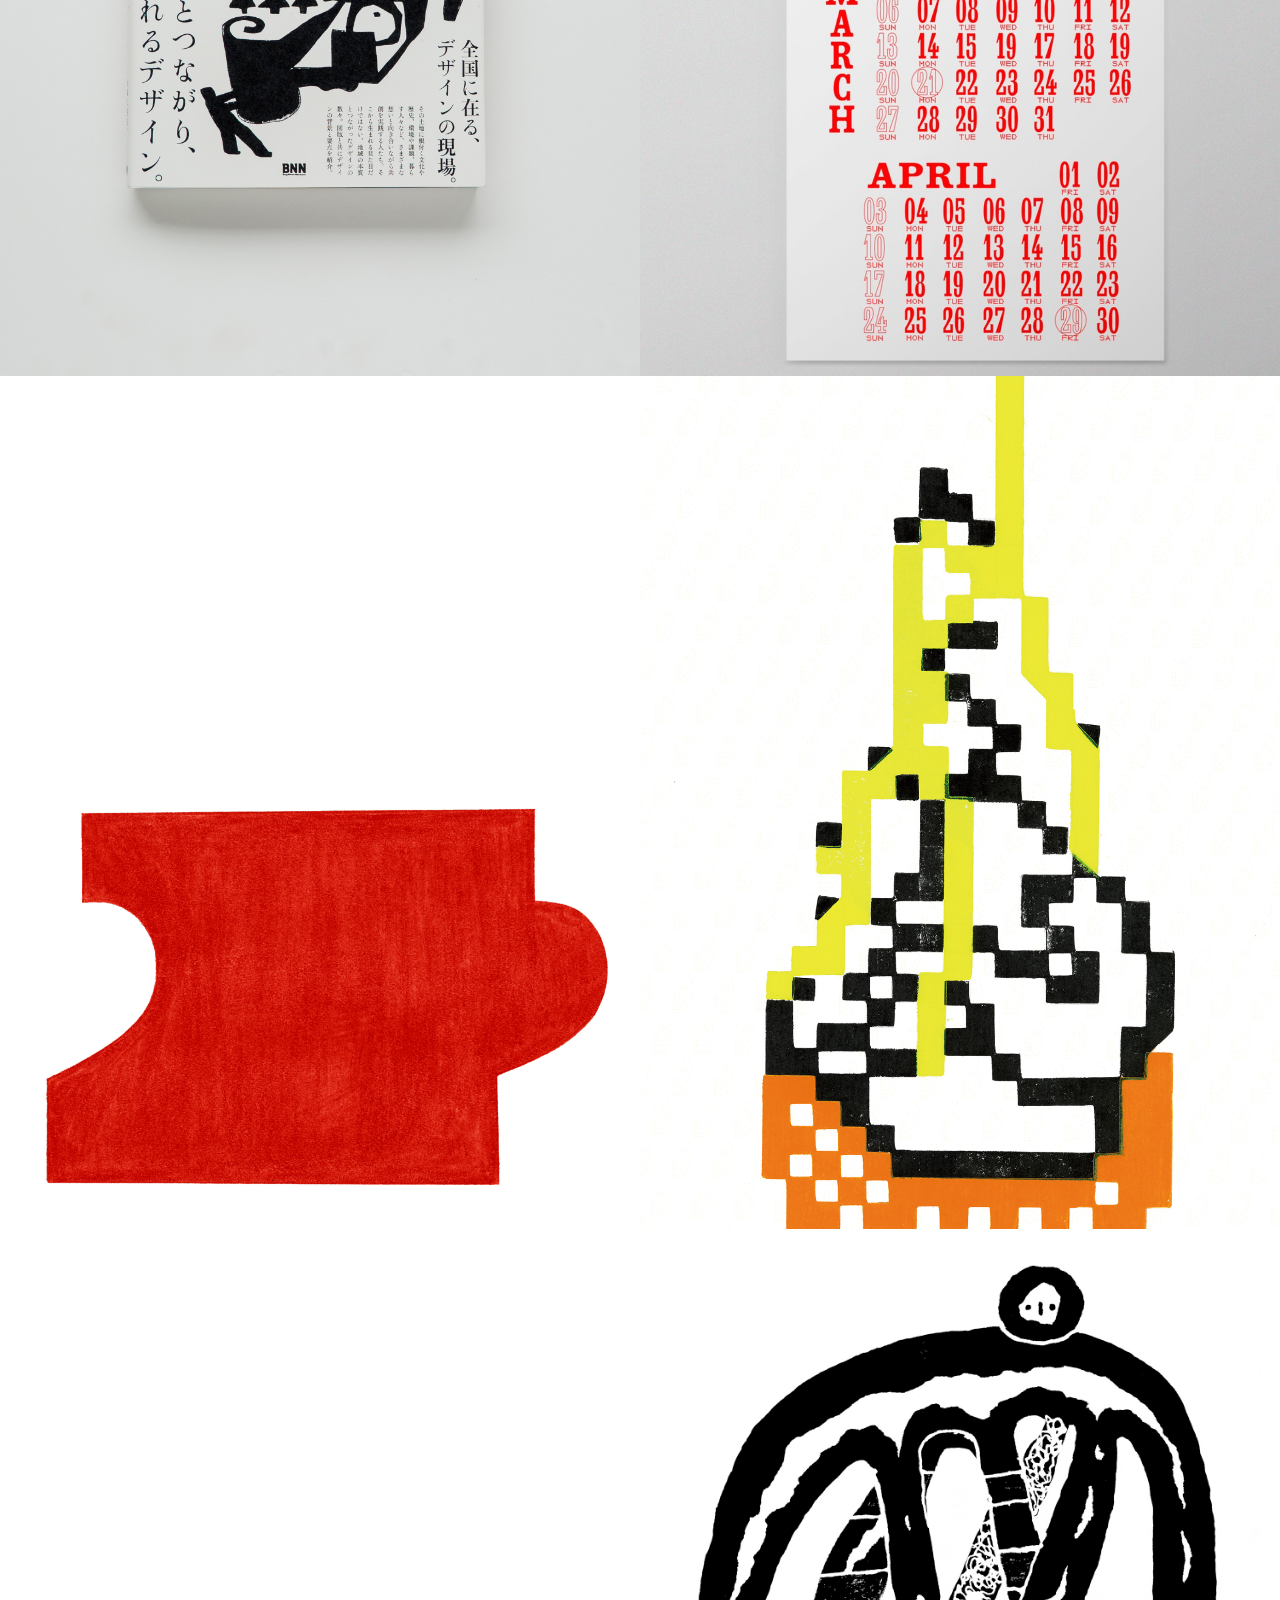
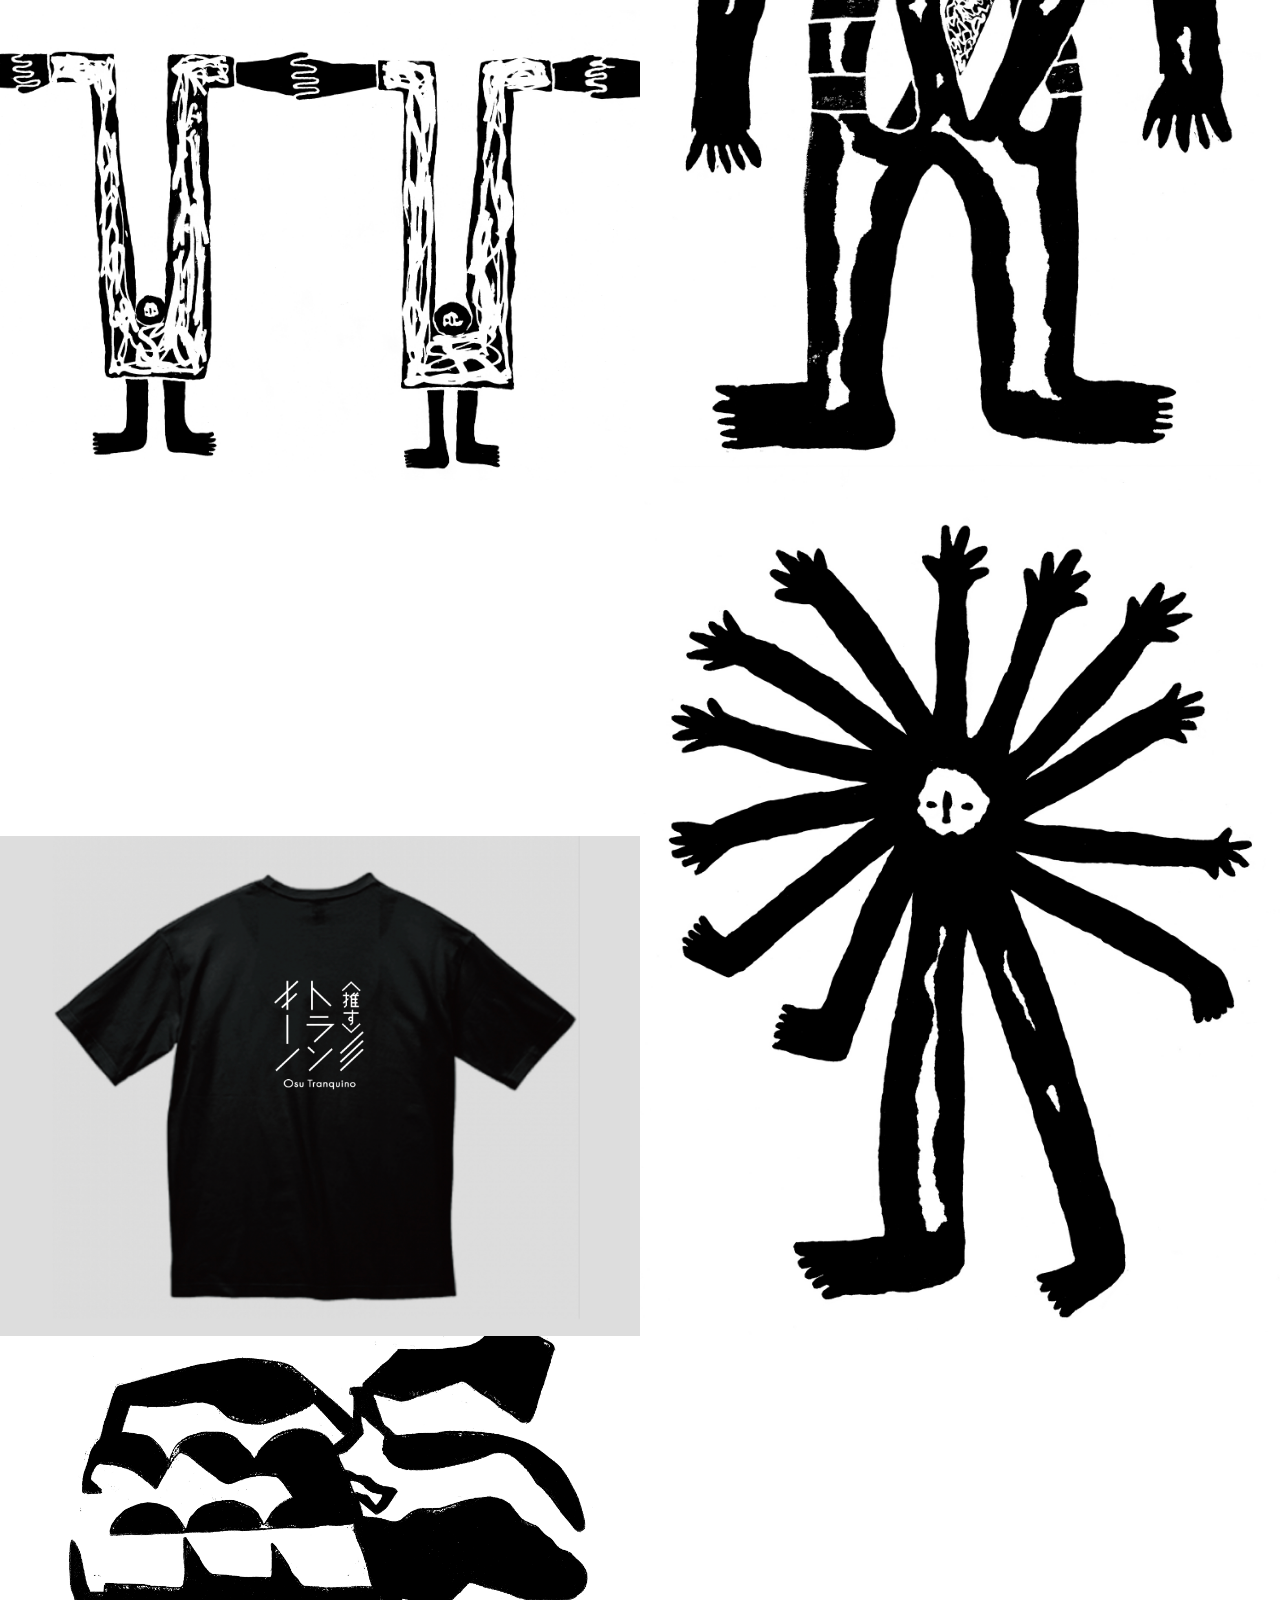
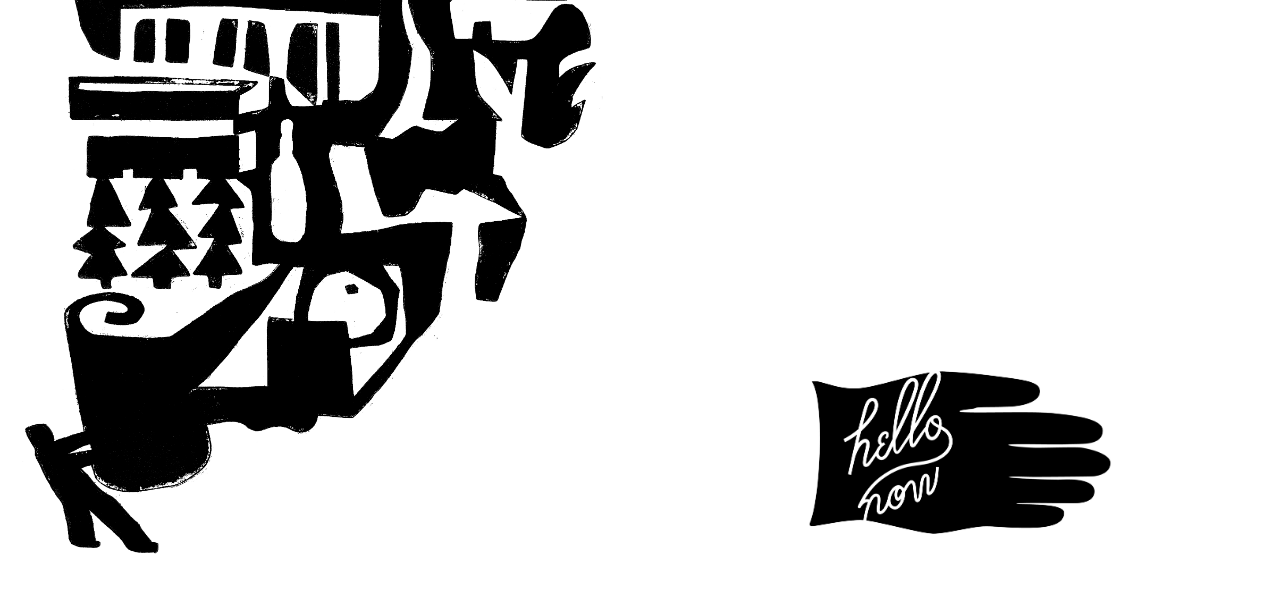
==== commit 9200c6d7: "Update index.html" ====
--- a/index.html
+++ b/index.html
@@ -38,8 +38,7 @@
         <div class="cell"><img src="./005.jpg" alt="" /></div>
 
         <div class="cell">
-          <video autoplay muted loop playsinline webkit-playsinline preload="auto" disablepictureinpicture>
-            <source src="./006.mp4" type="video/mp4" />
+        <video autoplay muted loop playsinline webkit-playsinline preload="auto">
           </video>
         </div>
 
--- a/style.css
+++ b/style.css
@@ -52,7 +52,11 @@
 
 @media (max-width: 640px) {
   :root {
-    --ui-scale: 0.7;
+    --ui-scale: 0.62;
+  }
+
+  .masthead-bar {
+    gap: 6px;
   }
 }
 
@@ -221,7 +225,7 @@
 
 .panel-ja {
   font-family: "NotoSerifJP", serif;
-  font-weight: 600;
+  font-weight: 500;
   font-size: calc(var(--body-ja-size) * var(--ui-scale));
   line-height: 1.5;
   letter-spacing: 0.07em;
@@ -262,19 +266,16 @@
   object-position: center bottom;
 }
 
-/* 縦長は枠いっぱい */
 .cell.is-portrait img,
 .cell.is-portrait video {
   object-fit: cover;
 }
 
-/* 横長は横幅に合わせて、縦は成り行き・下揃え */
 .cell.is-landscape img,
 .cell.is-landscape video {
   object-fit: contain;
 }
 
-/* classが付いていないvideo用：横長jpgと同じ扱い */
 .cell video {
   object-fit: contain;
   object-position: center bottom;
@@ -291,14 +292,6 @@
    Mobile
 ------------------------------ */
 @media (max-width: 768px) {
-  .panel-en {
-    font-size: calc(var(--body-en-size) * var(--ui-scale));
-  }
-
-  .panel-ja {
-    font-size: calc(var(--body-ja-size) * var(--ui-scale));
-  }
-
   .panel-block {
     margin: 16px 0;
   }
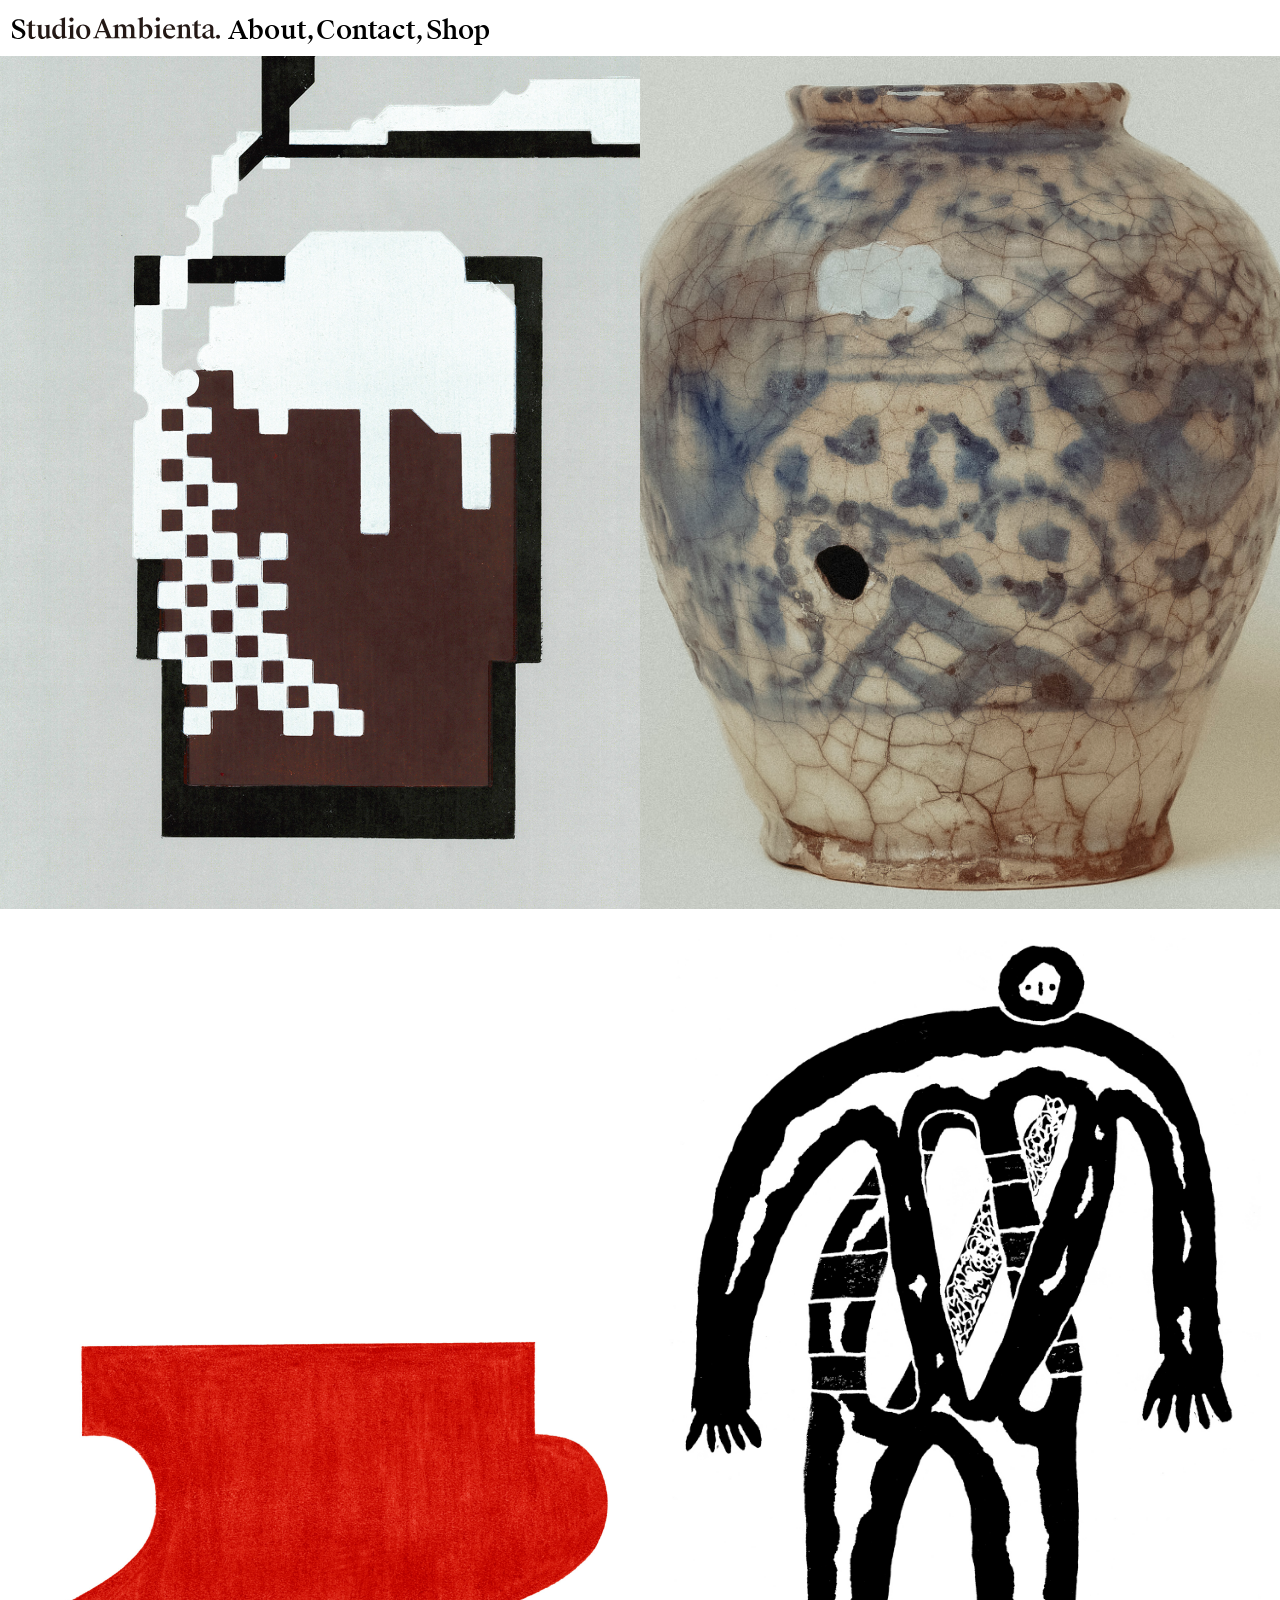
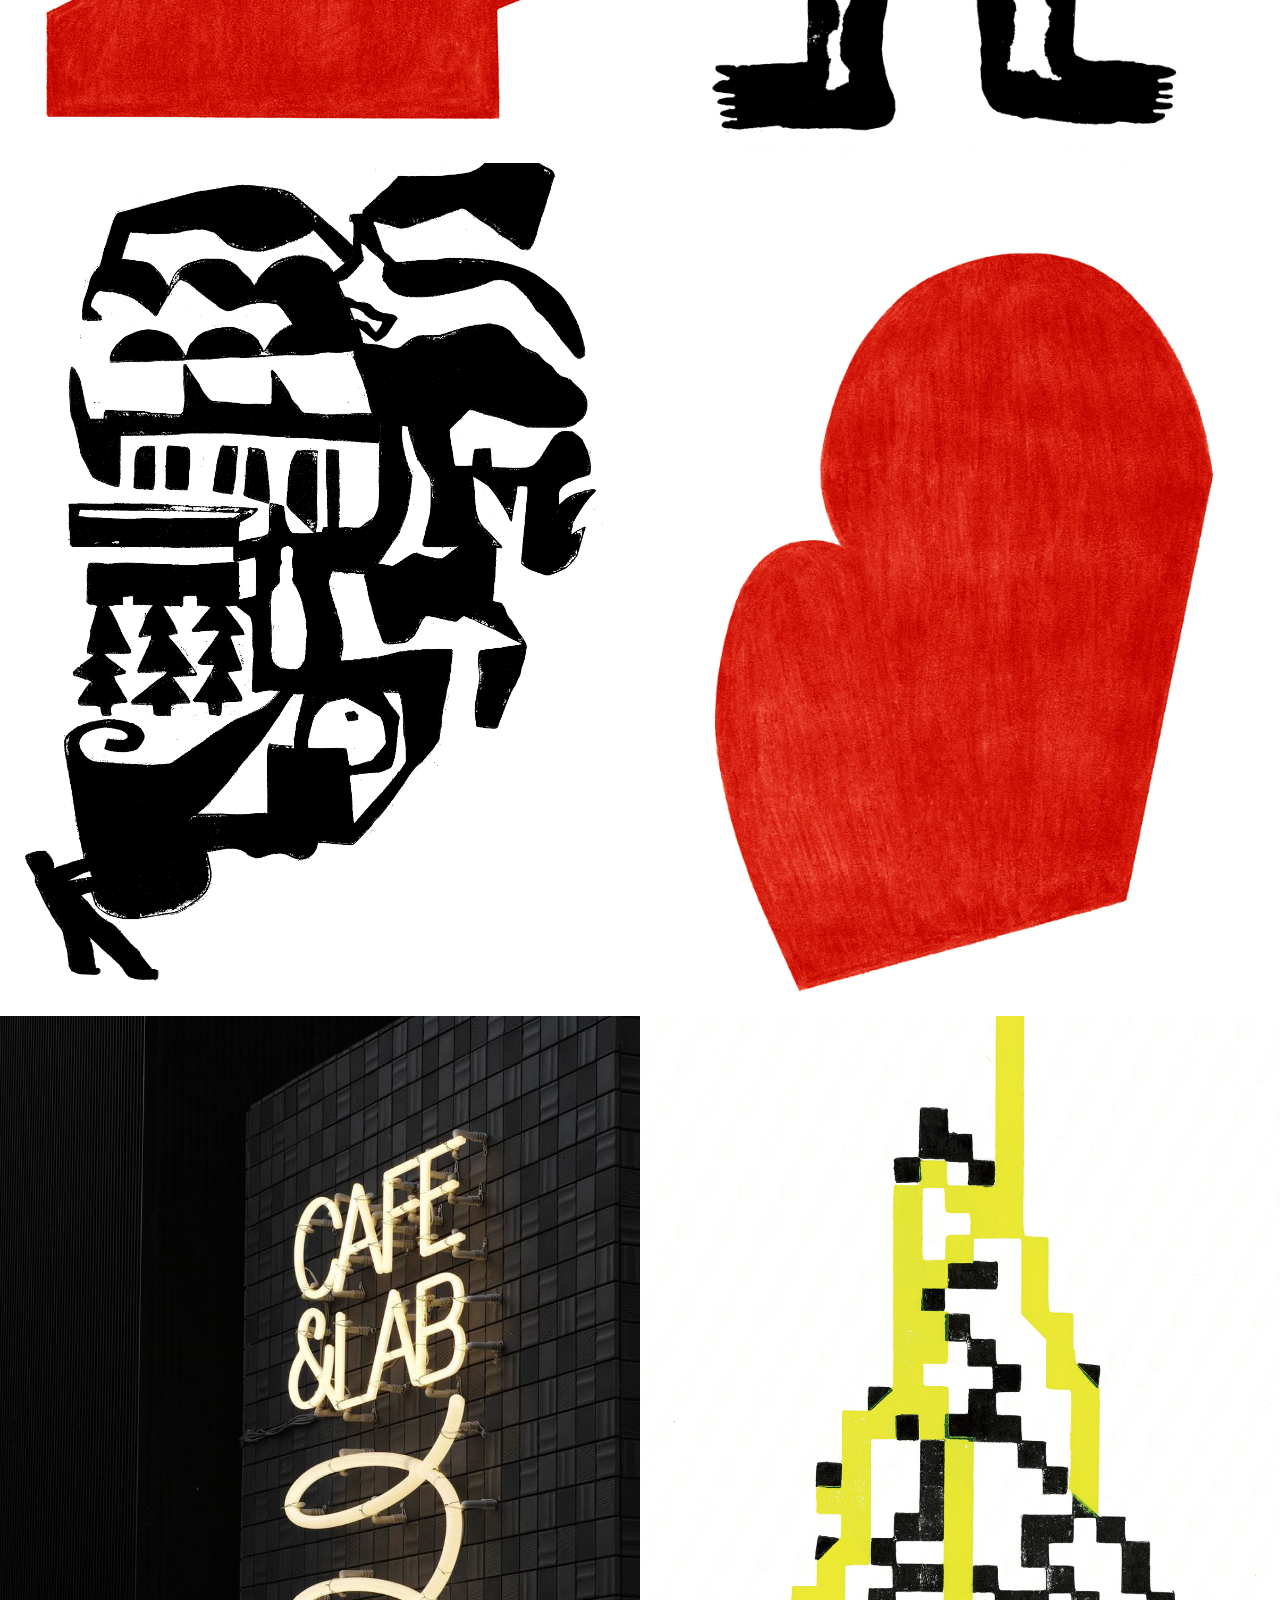
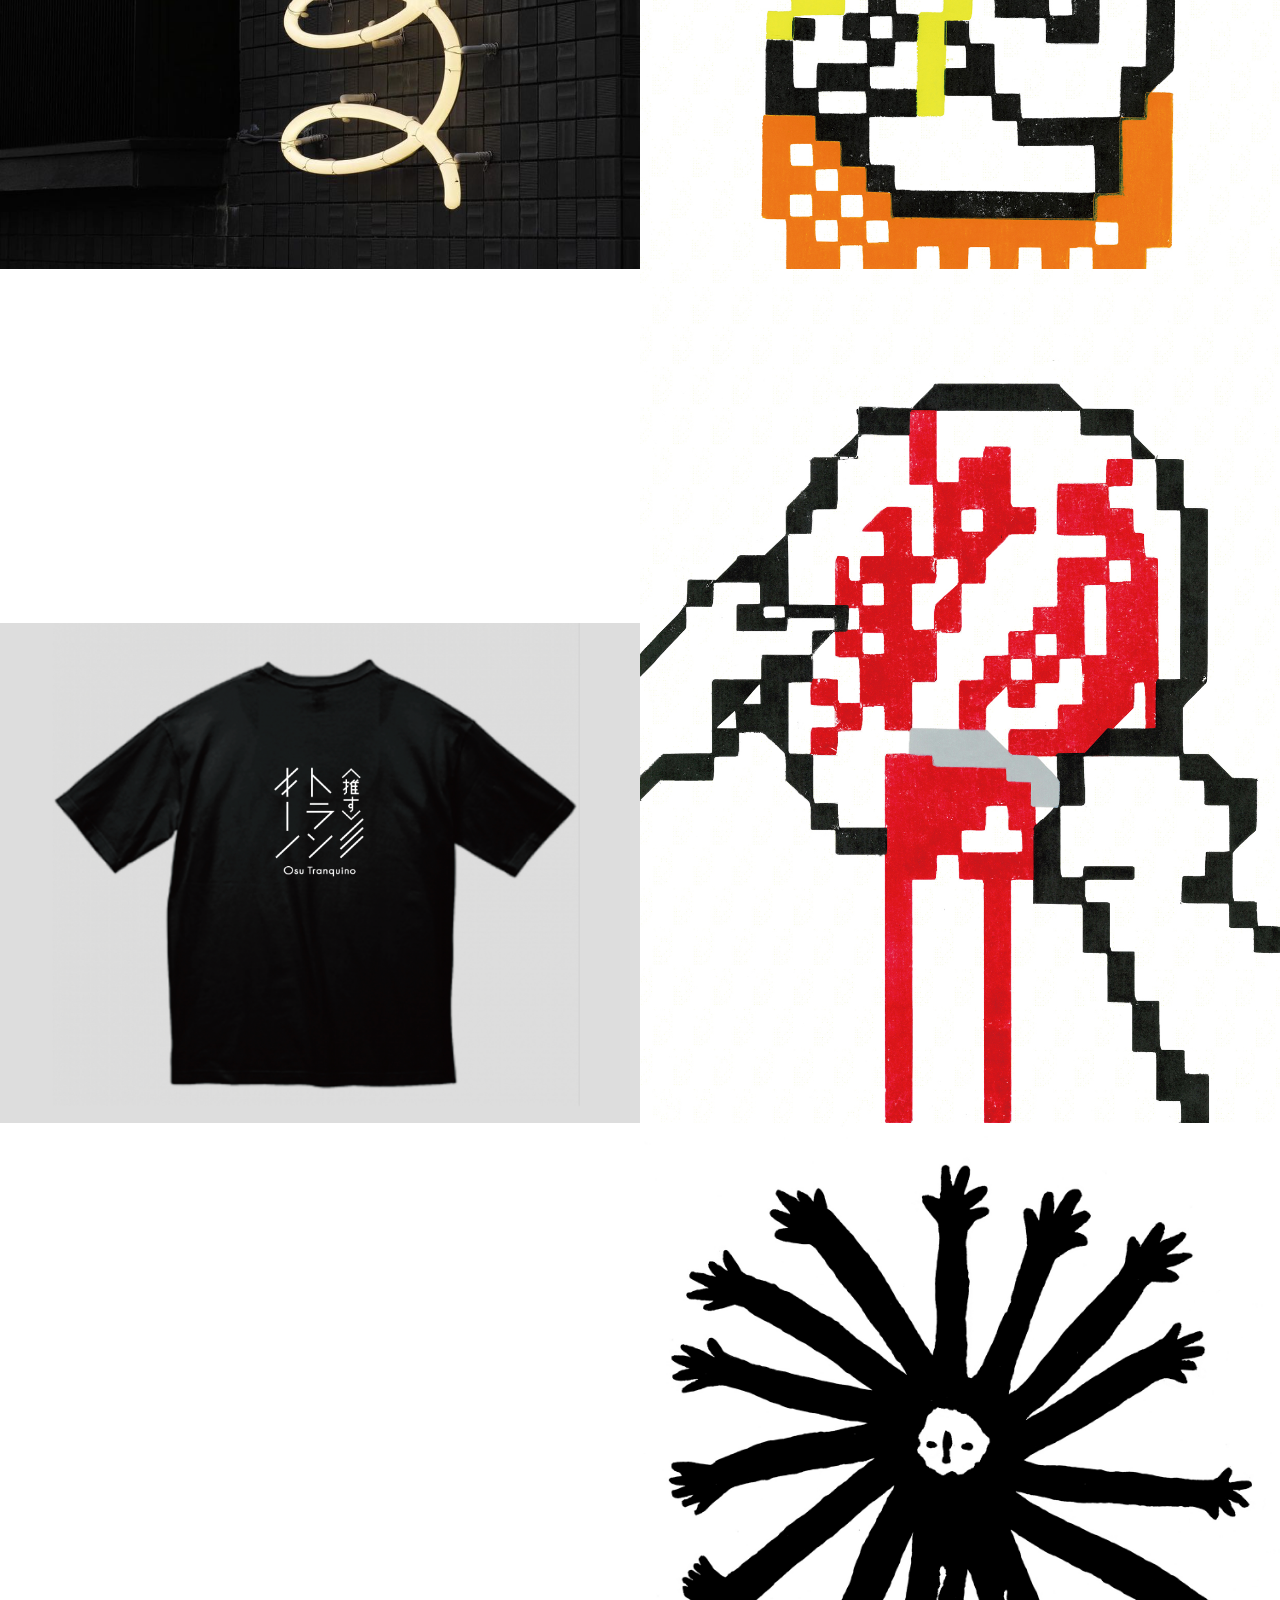
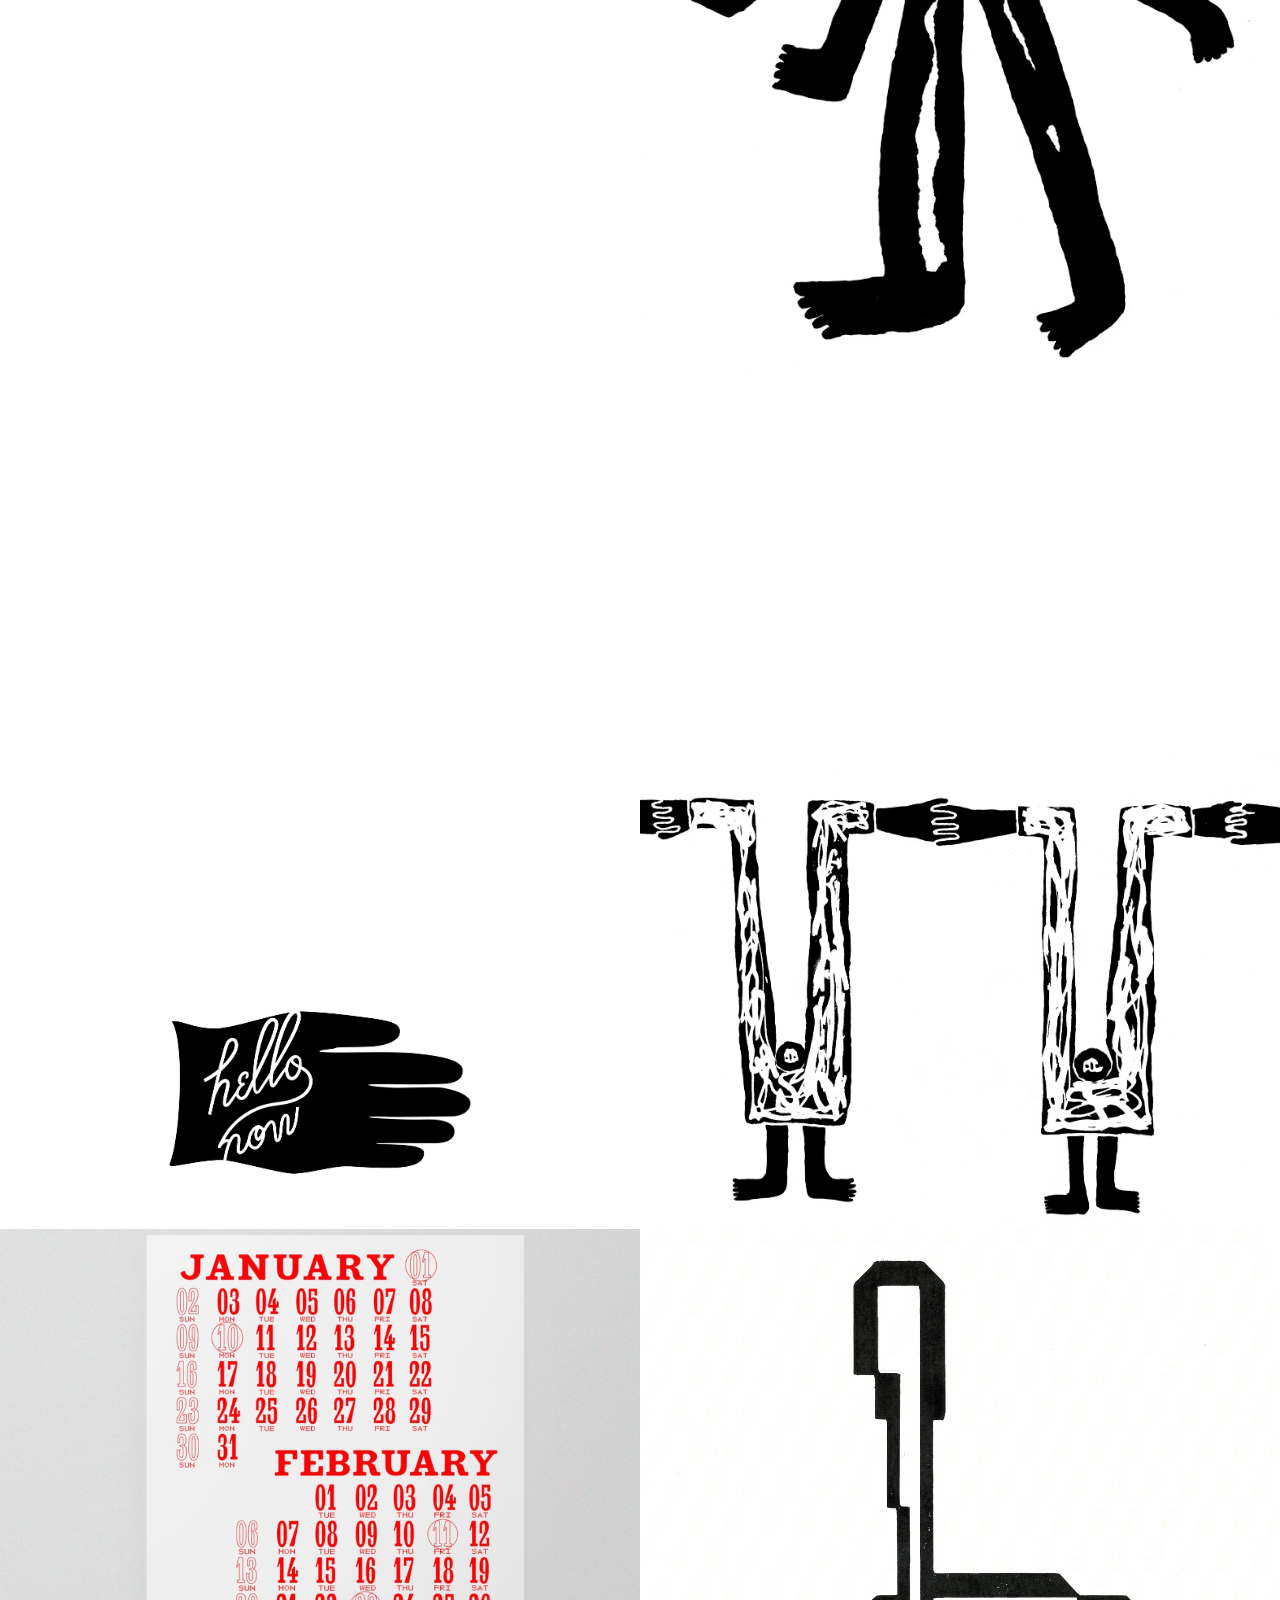
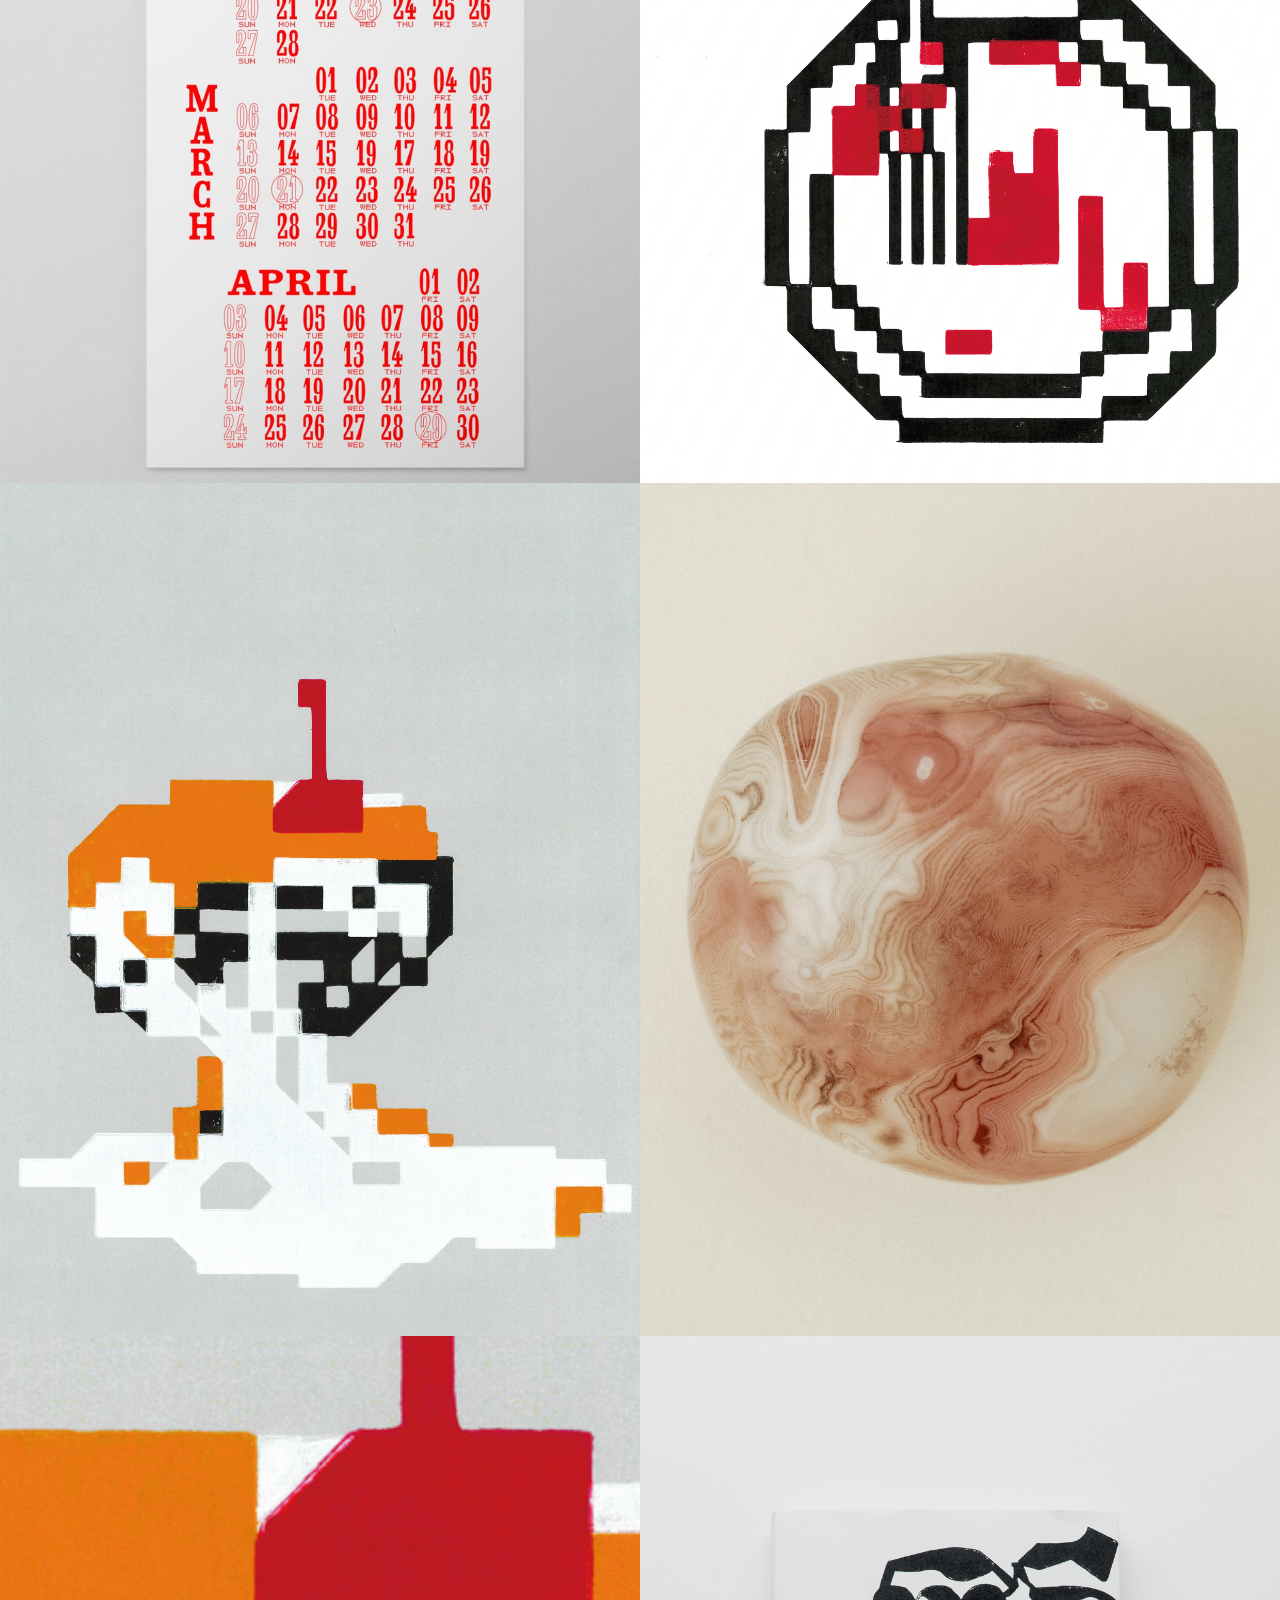
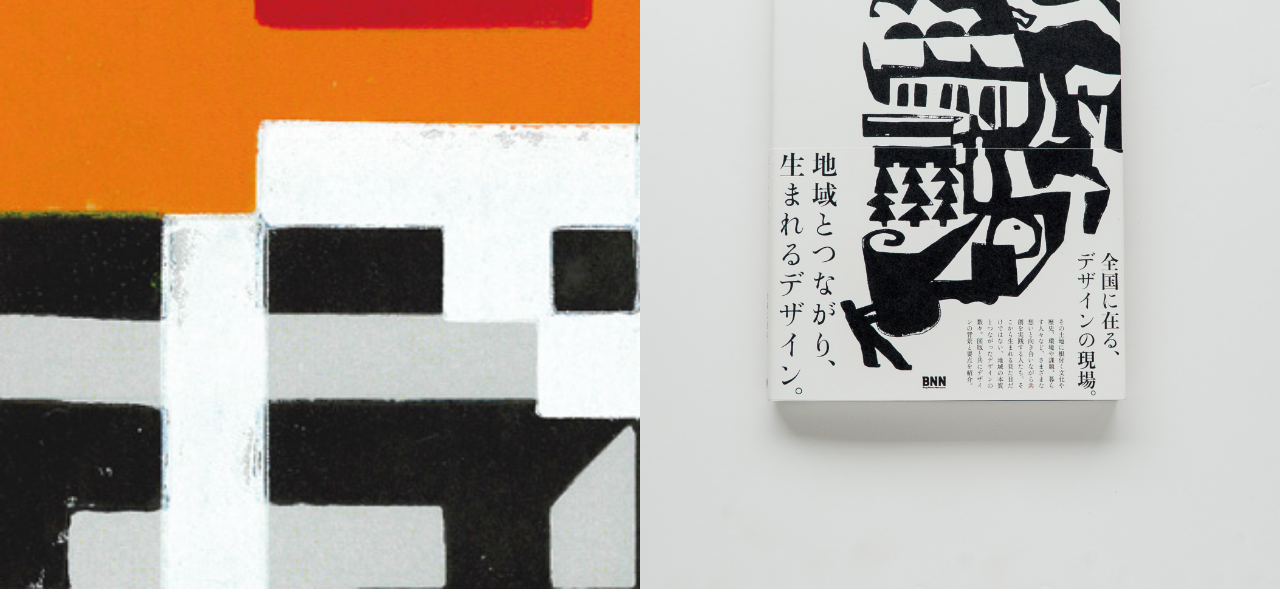
==== commit 1154fc1c: "Update index.html" ====
--- a/index.html
+++ b/index.html
@@ -39,7 +39,8 @@
 
         <div class="cell">
         <video autoplay muted loop playsinline webkit-playsinline preload="auto">
-          </video>
+  <source src="./006.mp4" type="video/mp4" />
+</video>
         </div>
 
         <div class="cell"><img src="./007.jpg" alt="" /></div>
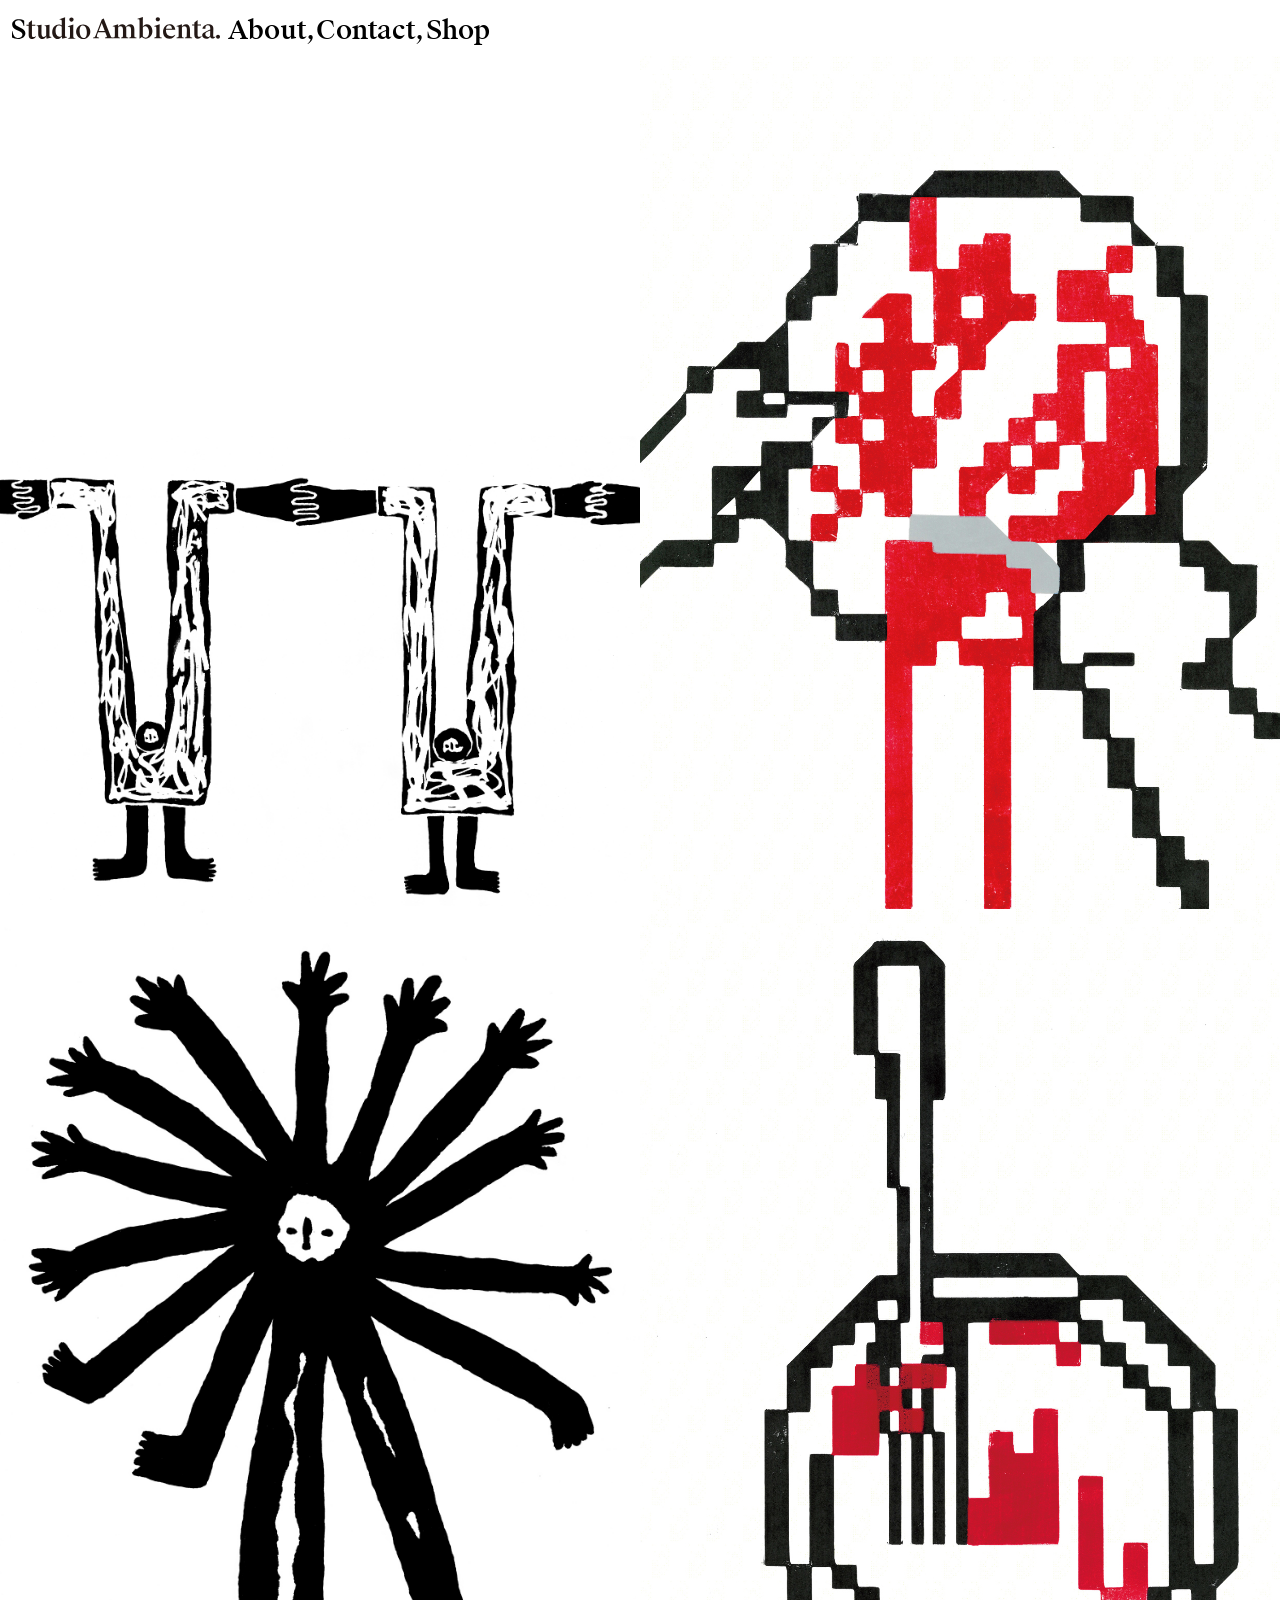
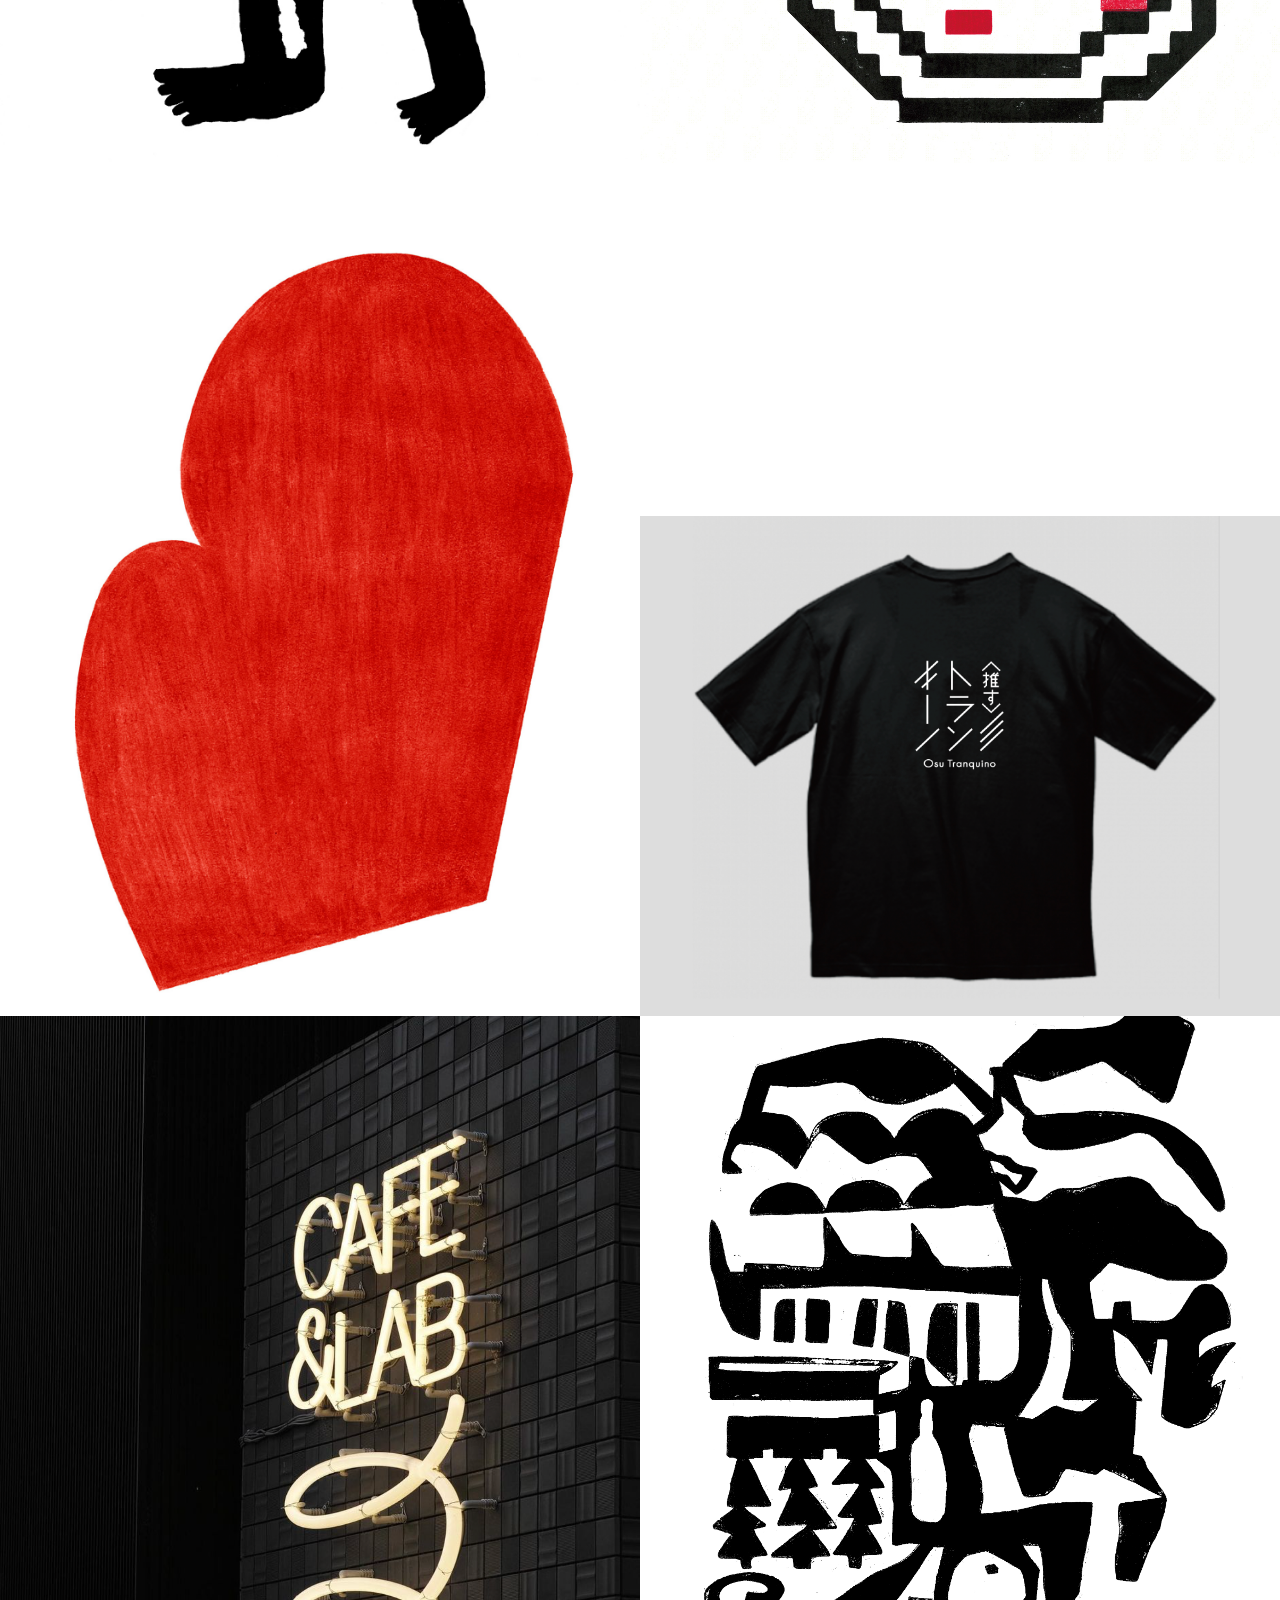
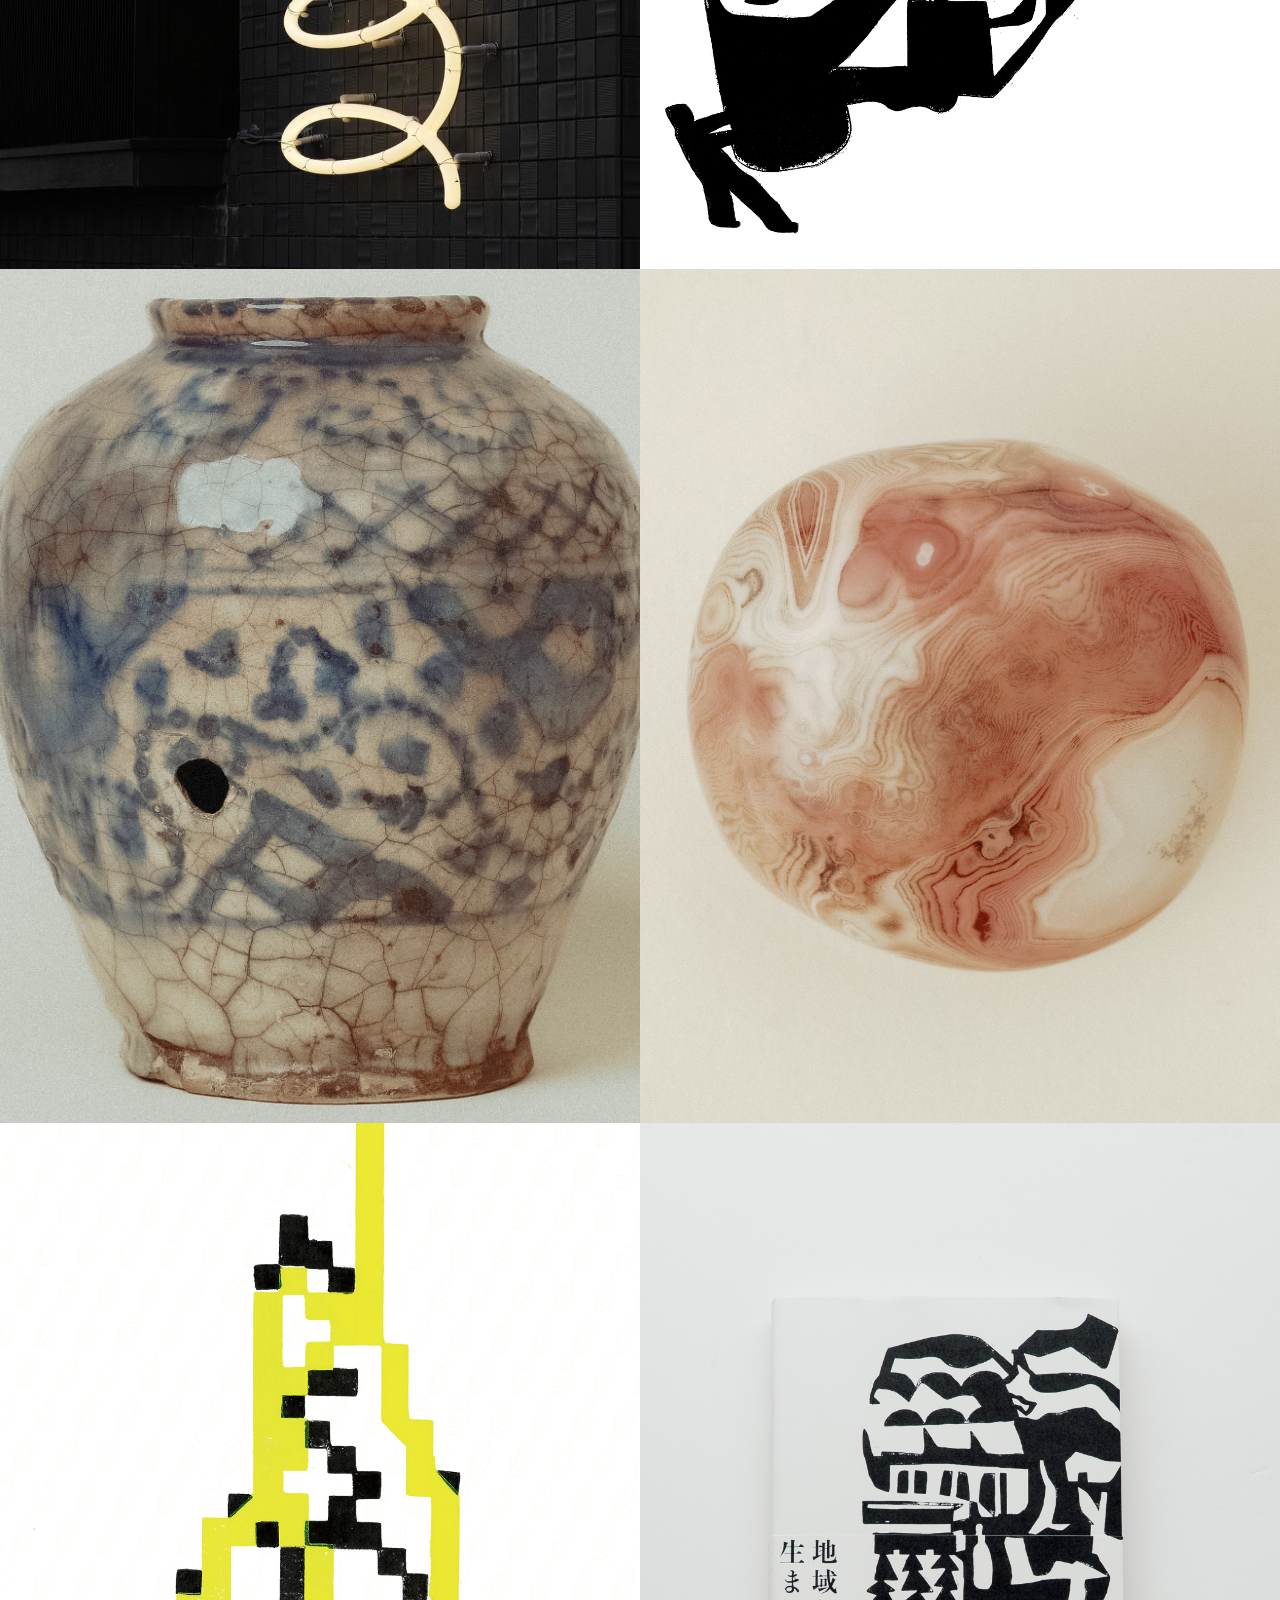
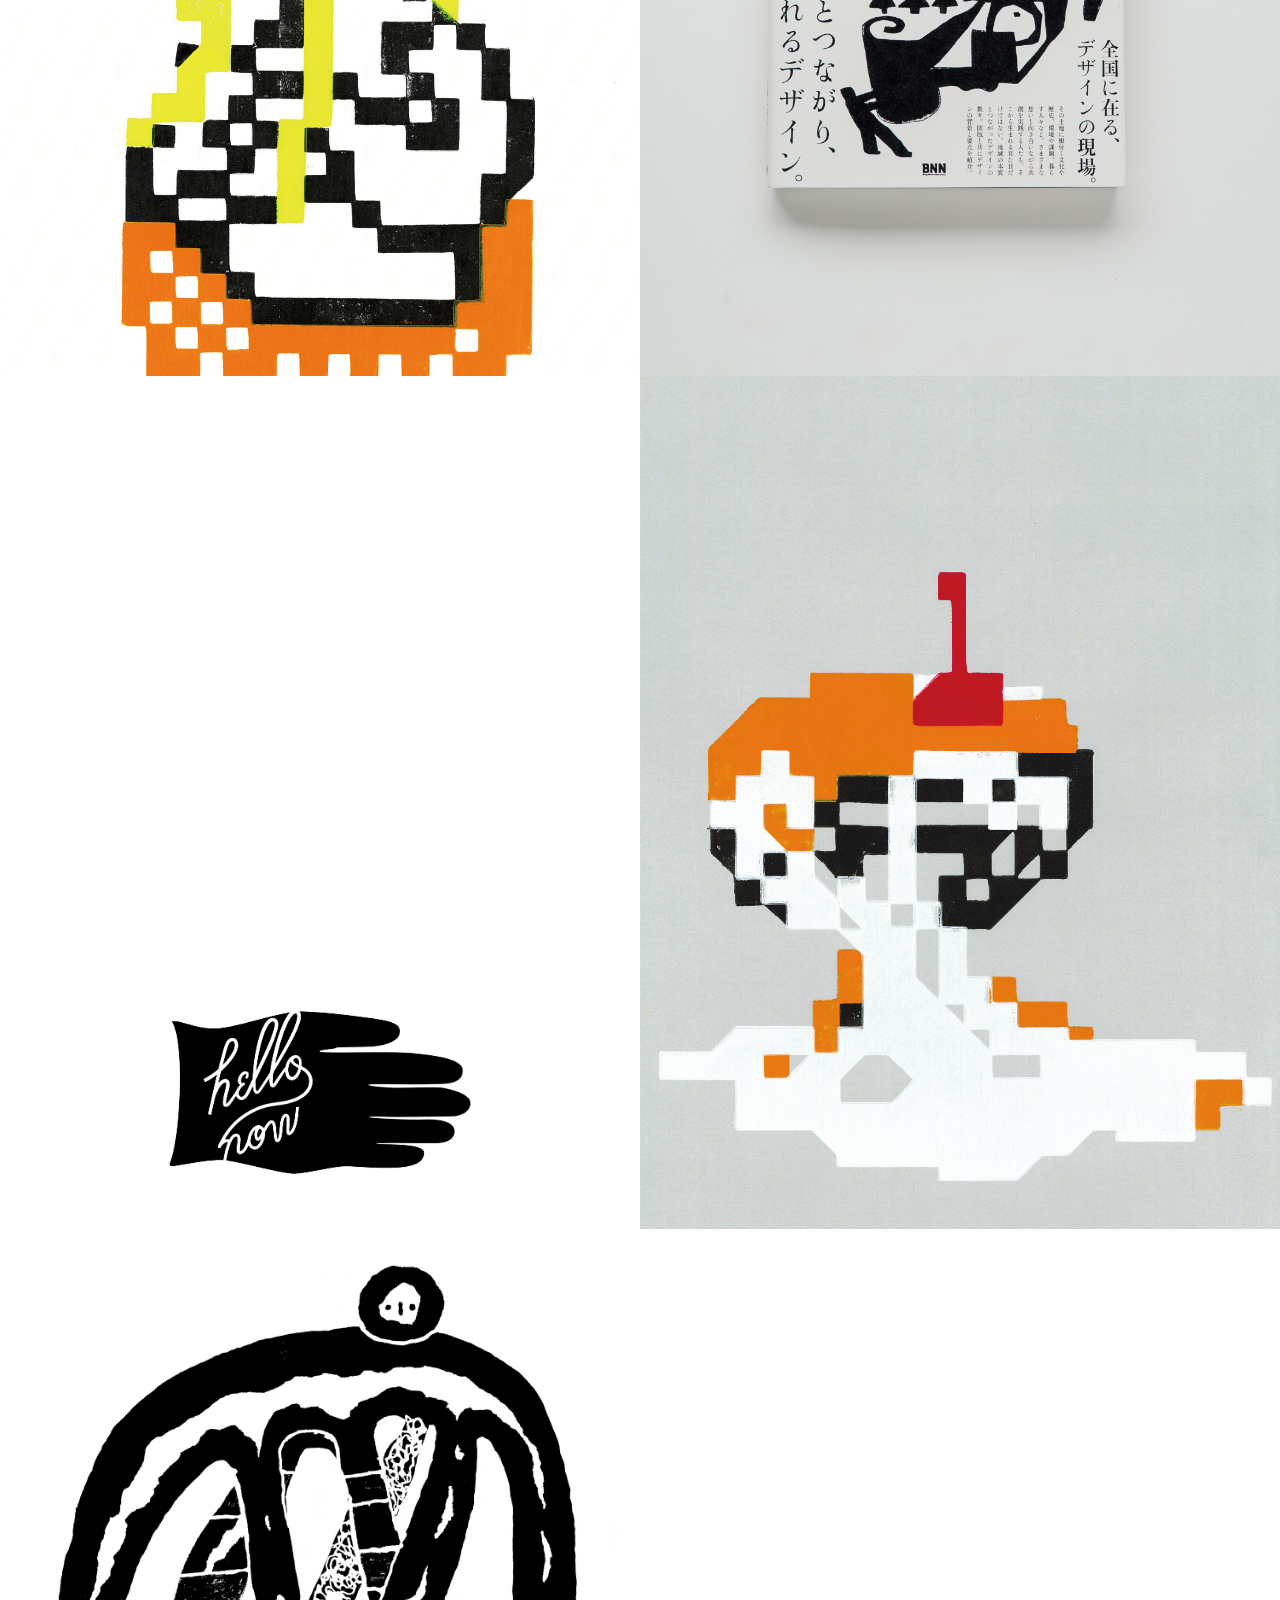
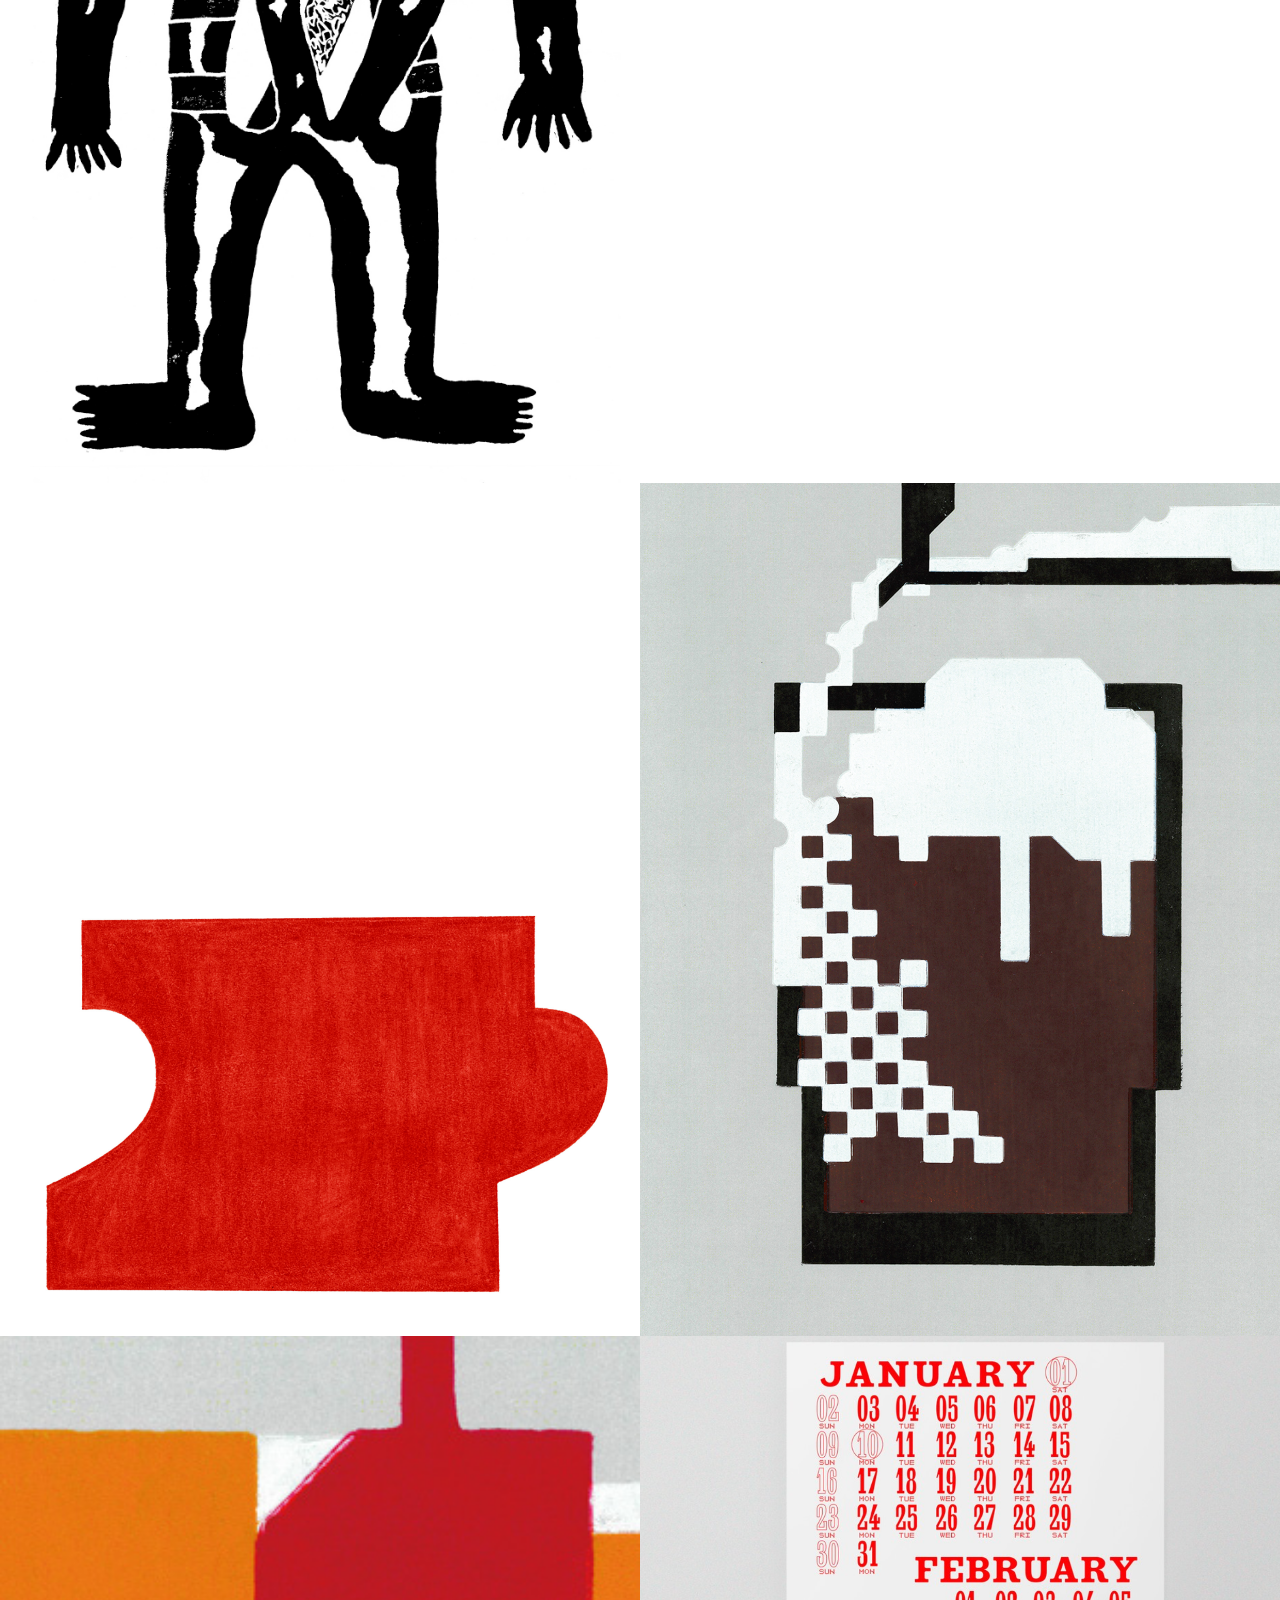
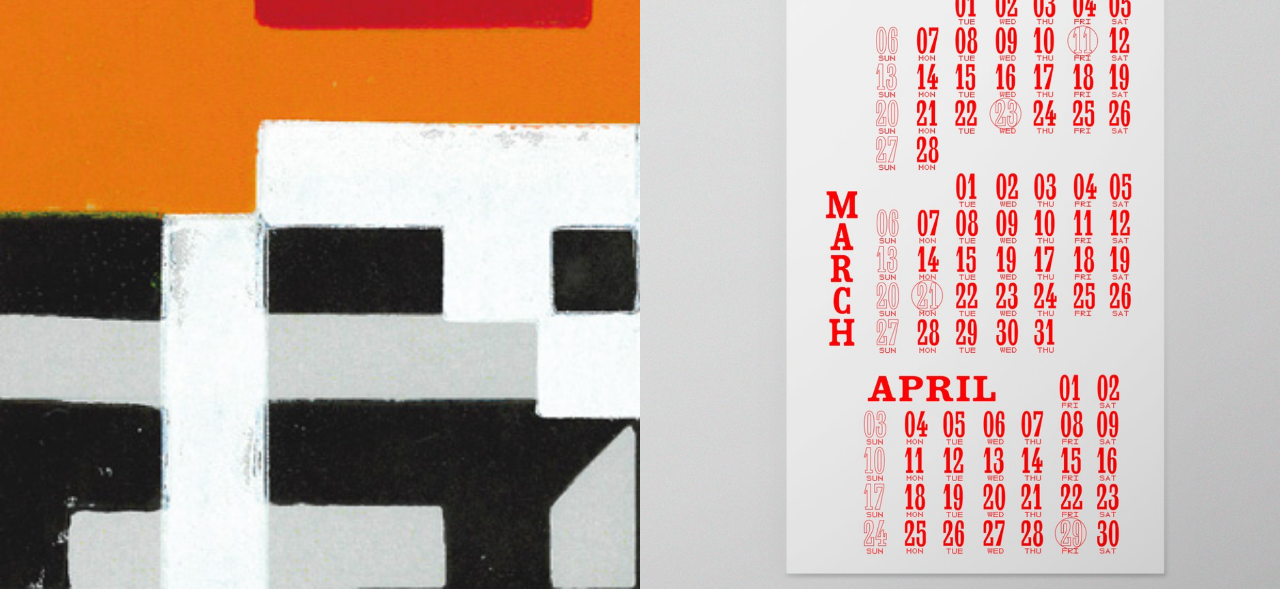
==== commit 022c8774: "Update index.html" ====
--- a/index.html
+++ b/index.html
@@ -5,6 +5,10 @@
     <meta charset="utf-8" />
     <meta name="viewport" content="width=device-width, initial-scale=1" />
     <title>Studio Ambienta.</title>
+    <meta
+  name="description"
+  content="Studio Ambienta. is a graphic design and creative studio based in Japan."
+/>
     <link rel="stylesheet" href="./style.css" />
   </head>
 
@@ -17,8 +21,8 @@
       </div>
 
       <div class="masthead-bar">
-        <a class="brand" href="./index.html" aria-label="Ambienta. studio home">
-          <img class="logo" src="./logo.svg" alt="Ambienta. studio" />
+        <a class="brand" href="./index.html" aria-label="Studio Ambienta. home">
+          <img class="logo" src="./logo.svg" alt="Studio Ambienta." />
         </a>
 
         <nav class="nav" aria-label="Primary">
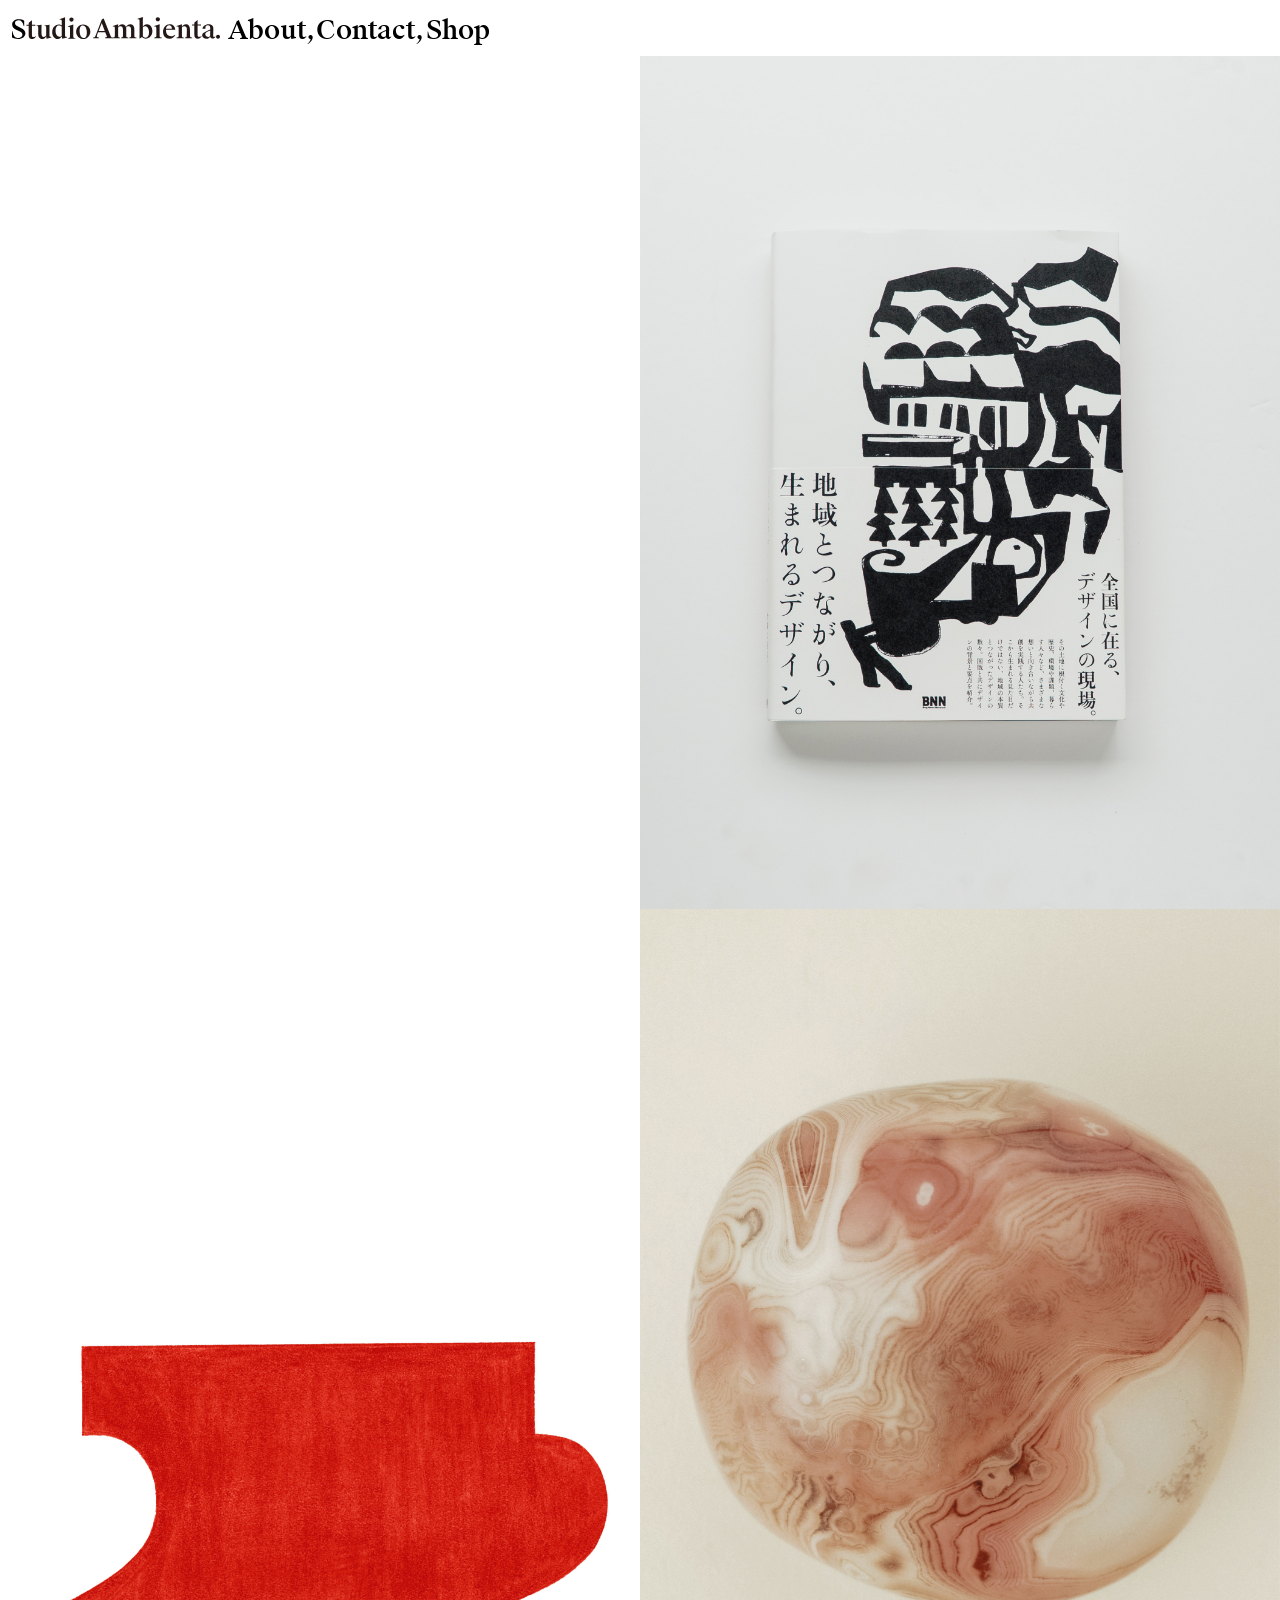
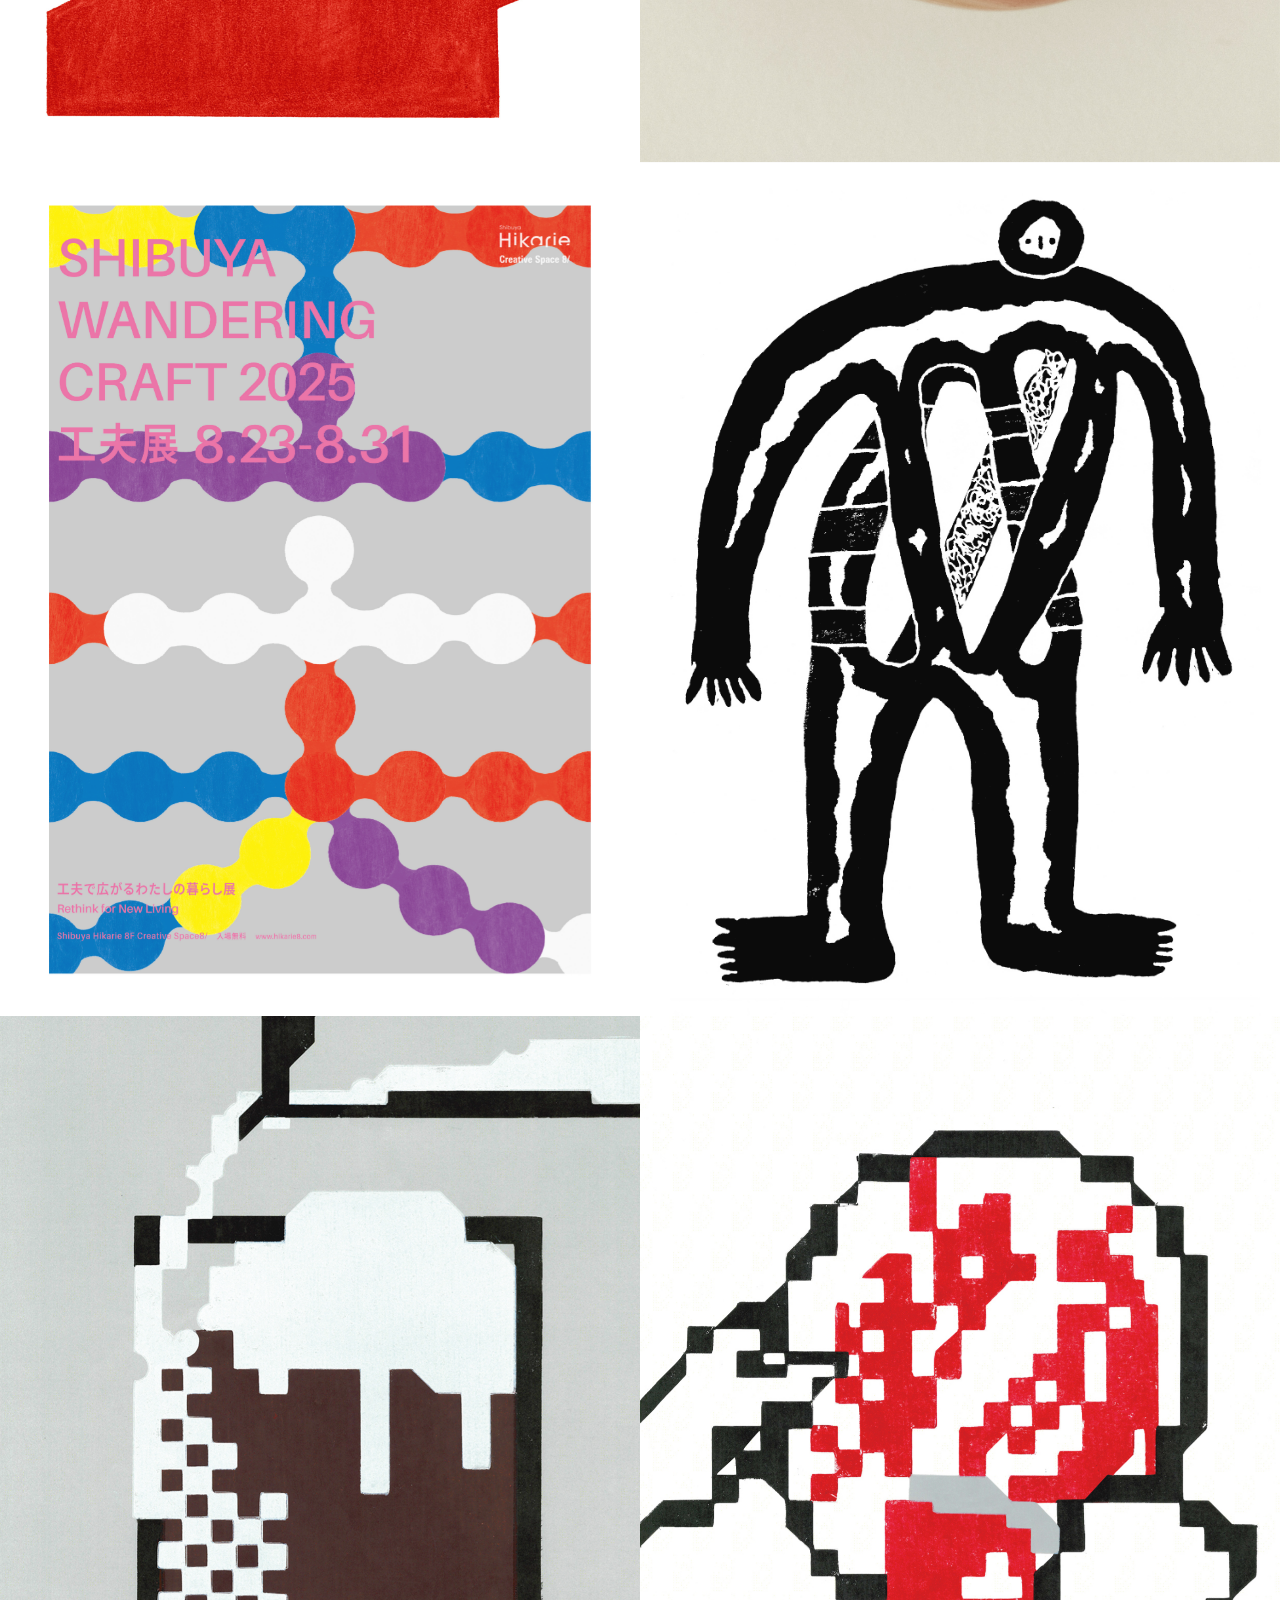
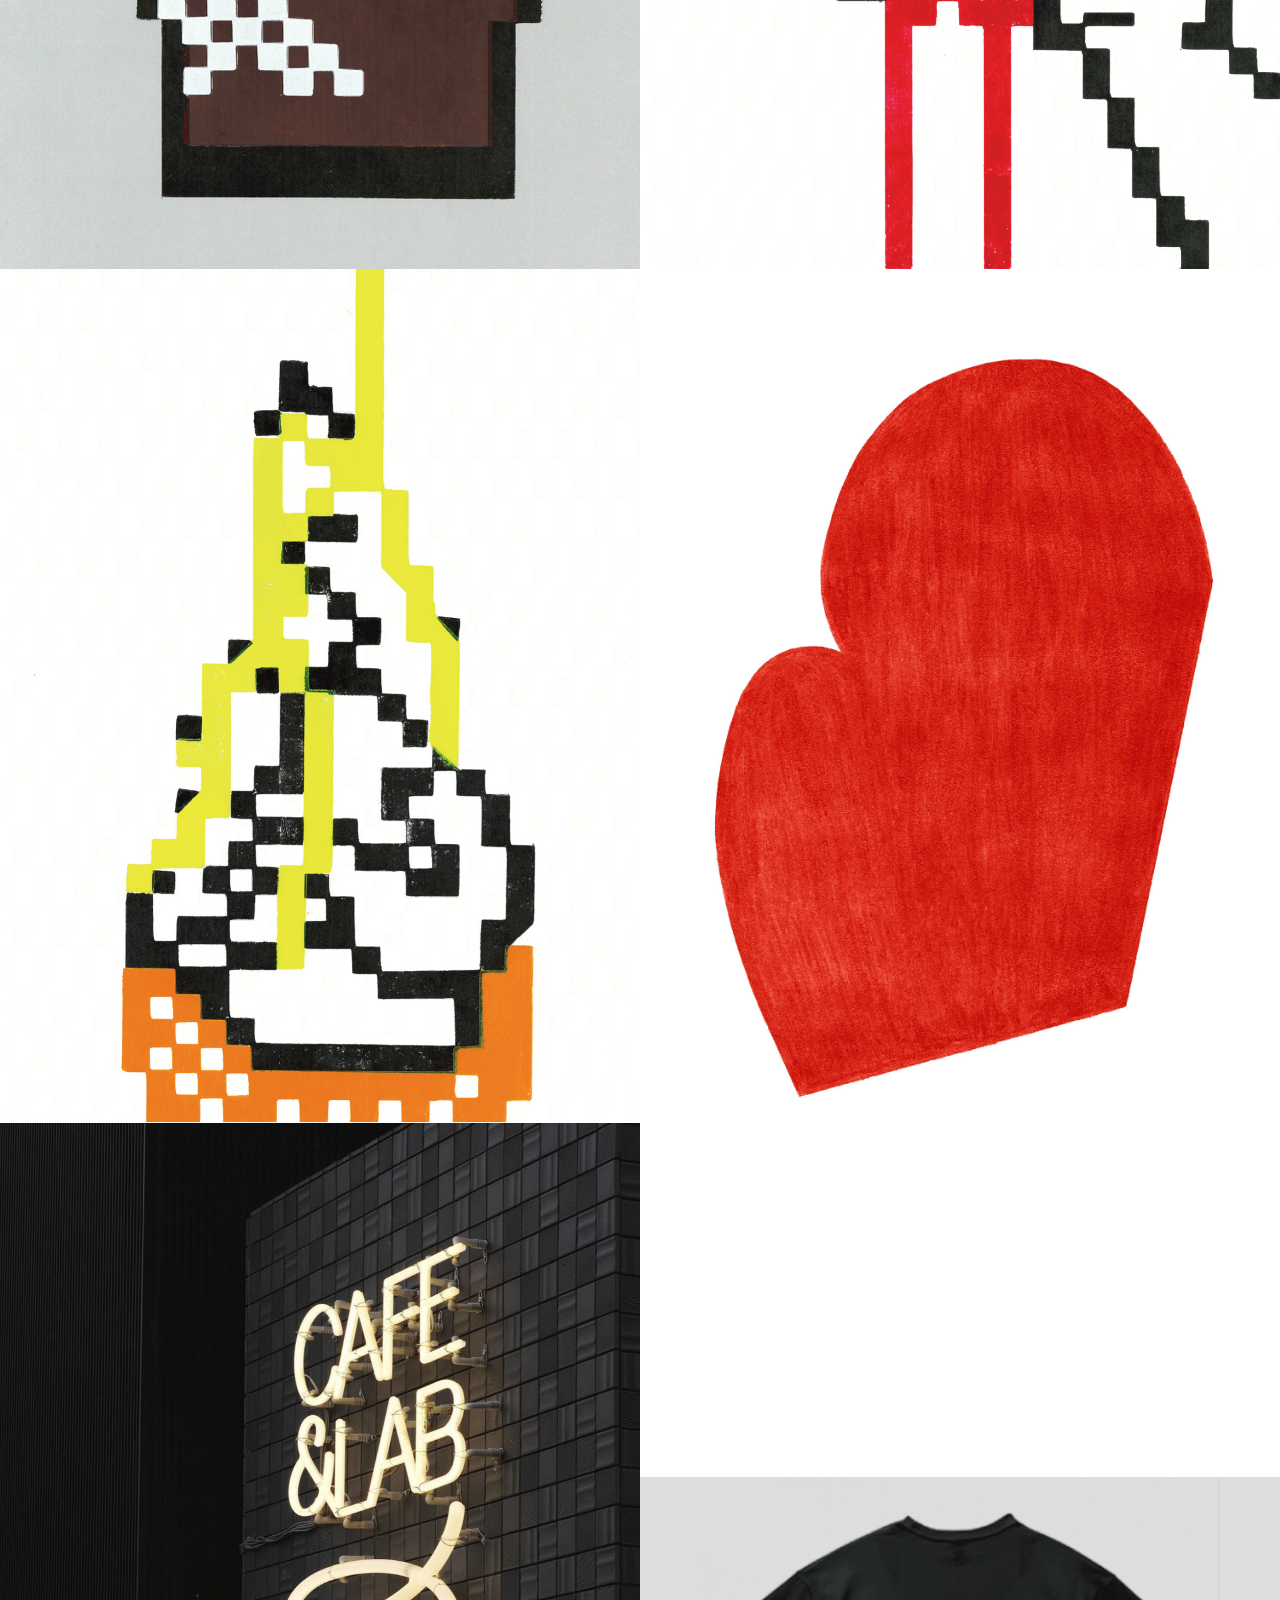
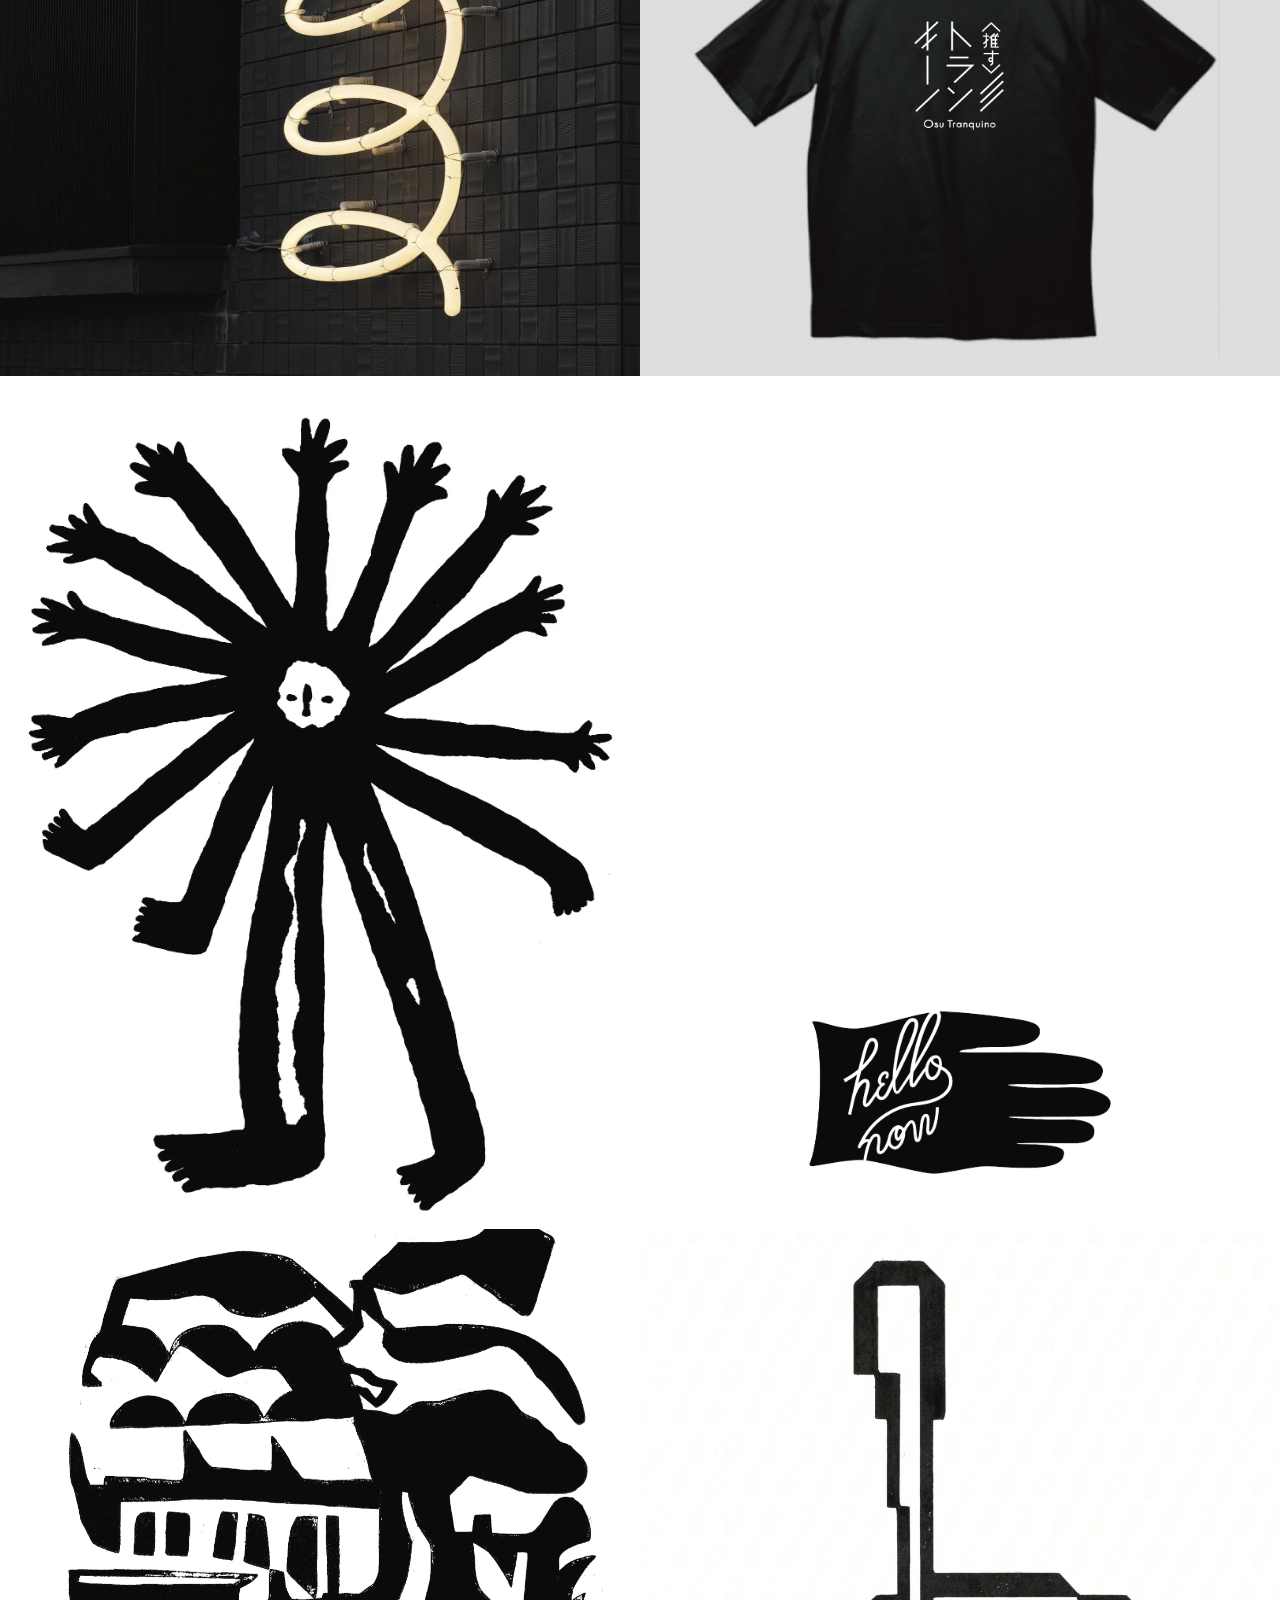
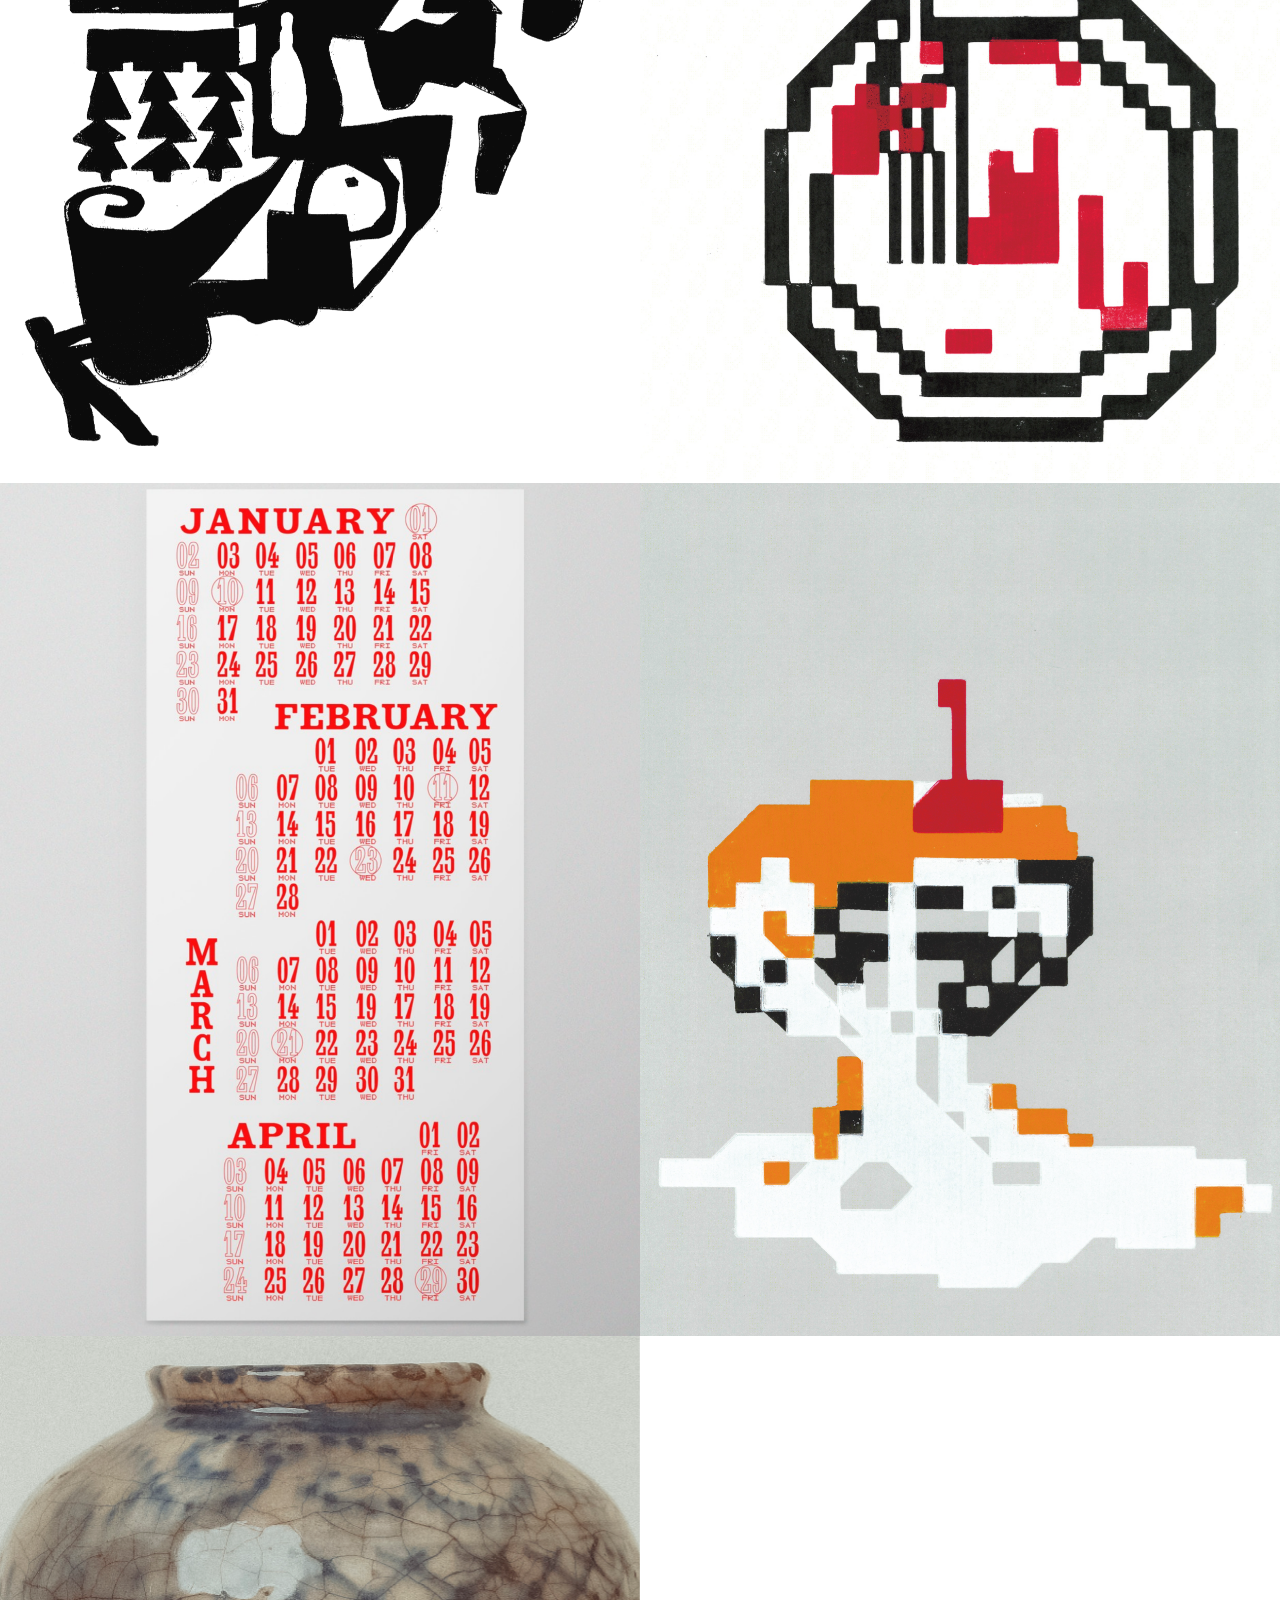
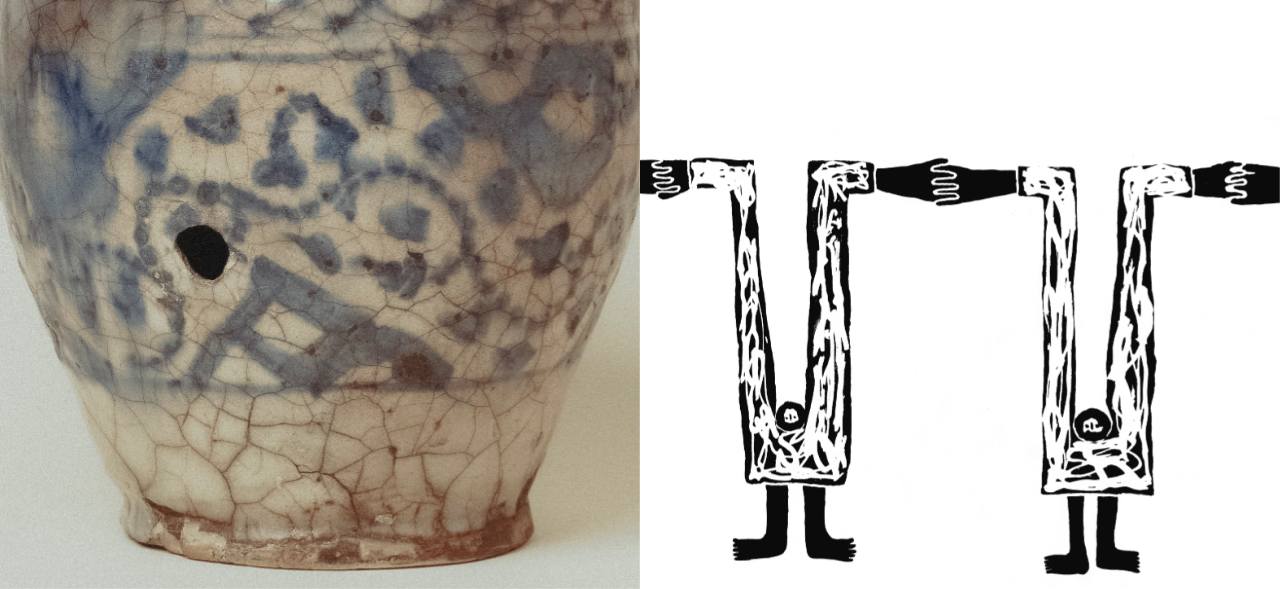
==== commit d3f1c09b: "Update index.html" ====
--- a/index.html
+++ b/index.html
@@ -5,10 +5,8 @@
     <meta charset="utf-8" />
     <meta name="viewport" content="width=device-width, initial-scale=1" />
     <title>Studio Ambienta.</title>
-    <meta
-  name="description"
-  content="Studio Ambienta. is a graphic design and creative studio based in Japan."
-/>
+    <meta name="description"
+content="Studio Ambienta. is a graphic design and creative studio exploring design, illustration, photography, and objects." />
     <link rel="stylesheet" href="./style.css" />
   </head>
 
--- a/style.css
+++ b/style.css
@@ -225,7 +225,7 @@
 
 .panel-ja {
   font-family: "NotoSerifJP", serif;
-  font-weight: 500;
+  font-weight: 600;
   font-size: calc(var(--body-ja-size) * var(--ui-scale));
   line-height: 1.5;
   letter-spacing: 0.07em;
@@ -266,16 +266,19 @@
   object-position: center bottom;
 }
 
+/* 縦長は枠いっぱい */
 .cell.is-portrait img,
 .cell.is-portrait video {
   object-fit: cover;
 }
 
+/* 横長は横幅に合わせて、縦は成り行き・下揃え */
 .cell.is-landscape img,
 .cell.is-landscape video {
   object-fit: contain;
 }
 
+/* classが付いていないvideo用 */
 .cell video {
   object-fit: contain;
   object-position: center bottom;
@@ -292,6 +295,14 @@
    Mobile
 ------------------------------ */
 @media (max-width: 768px) {
+  .panel-en {
+    font-size: calc(var(--body-en-size) * var(--ui-scale));
+  }
+
+  .panel-ja {
+    font-size: calc(var(--body-ja-size) * var(--ui-scale));
+  }
+
   .panel-block {
     margin: 16px 0;
   }
@@ -314,3 +325,21 @@
     object-fit: contain;
   }
 }
+
+.grid img {
+  image-rendering: auto;
+  transform: translateZ(0);
+  backface-visibility: hidden;
+  will-change: transform, opacity;
+}
+
+.grid img {
+  opacity: 0.96;
+  transition:
+    opacity 0.35s ease,
+    transform 0.35s ease;
+}
+
+.is-scrolling .grid img {
+  opacity: 0.82;
+  transform: scale(1.006);
